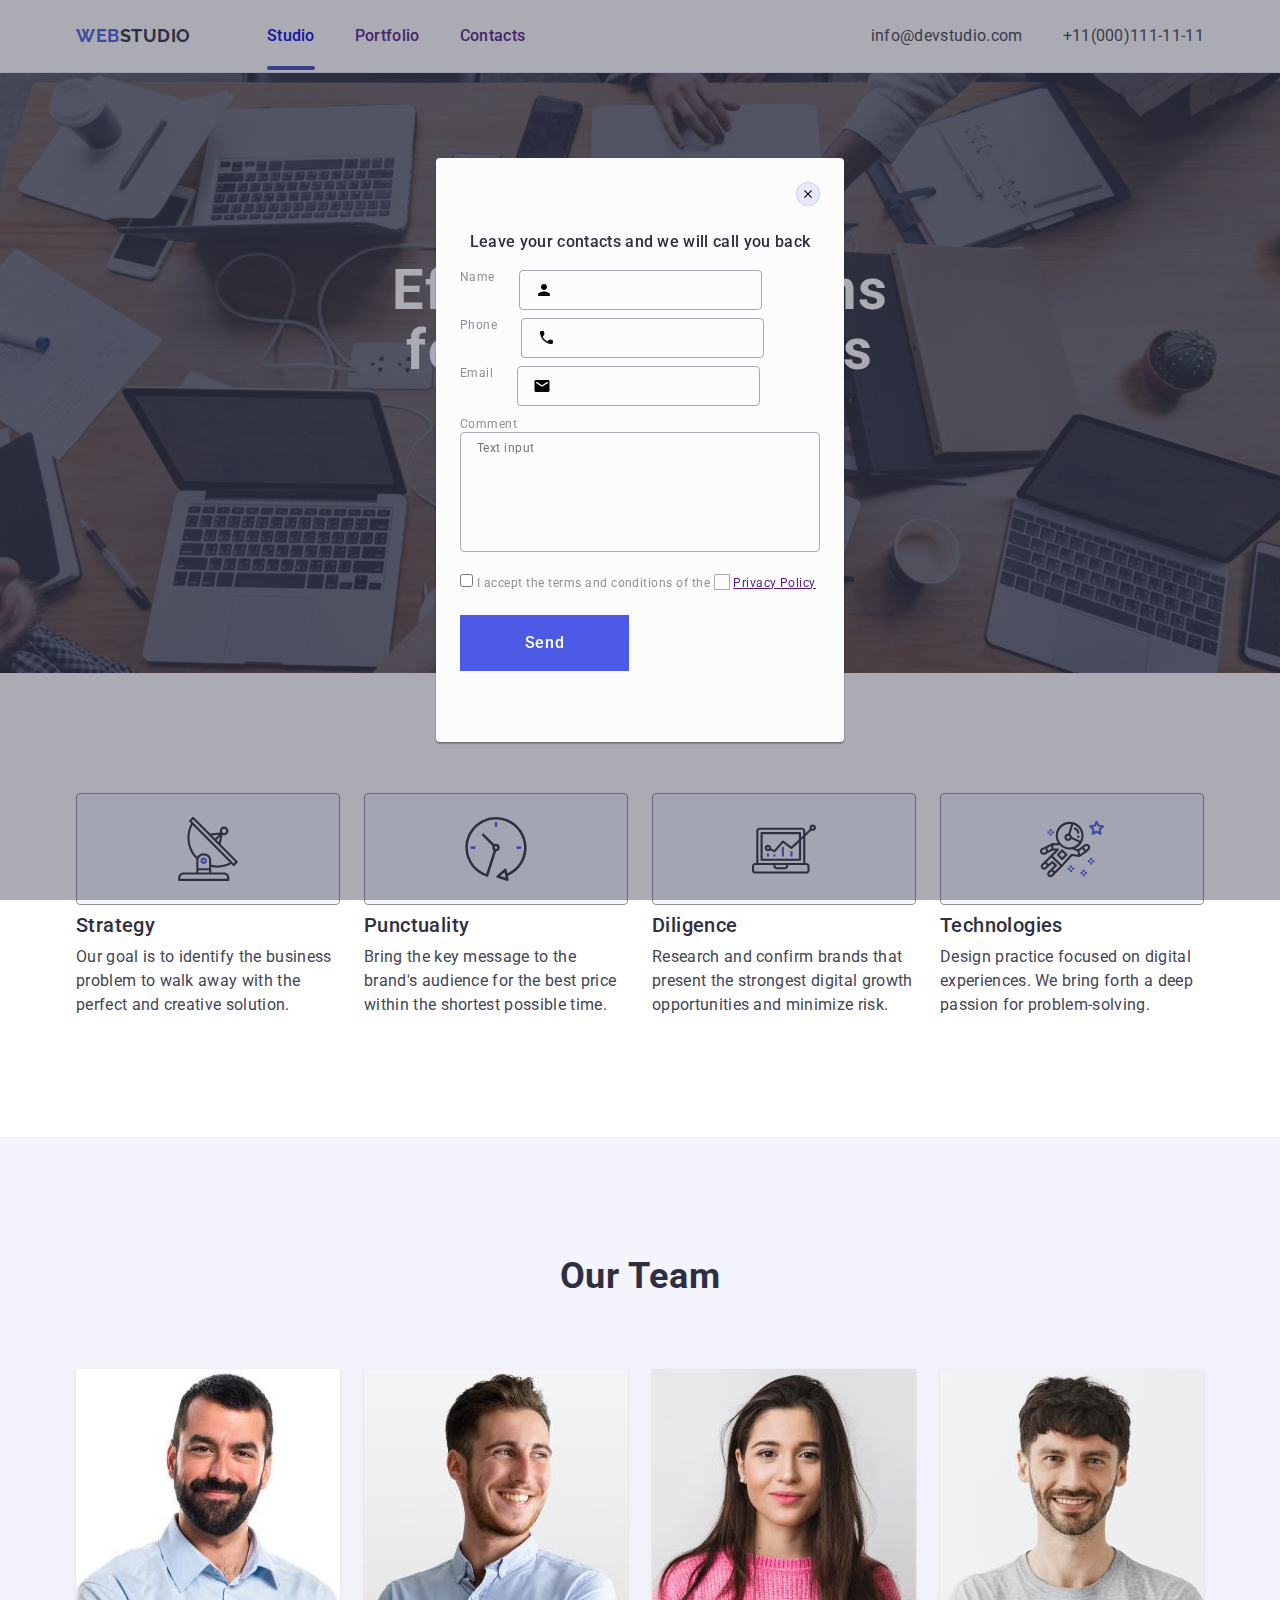
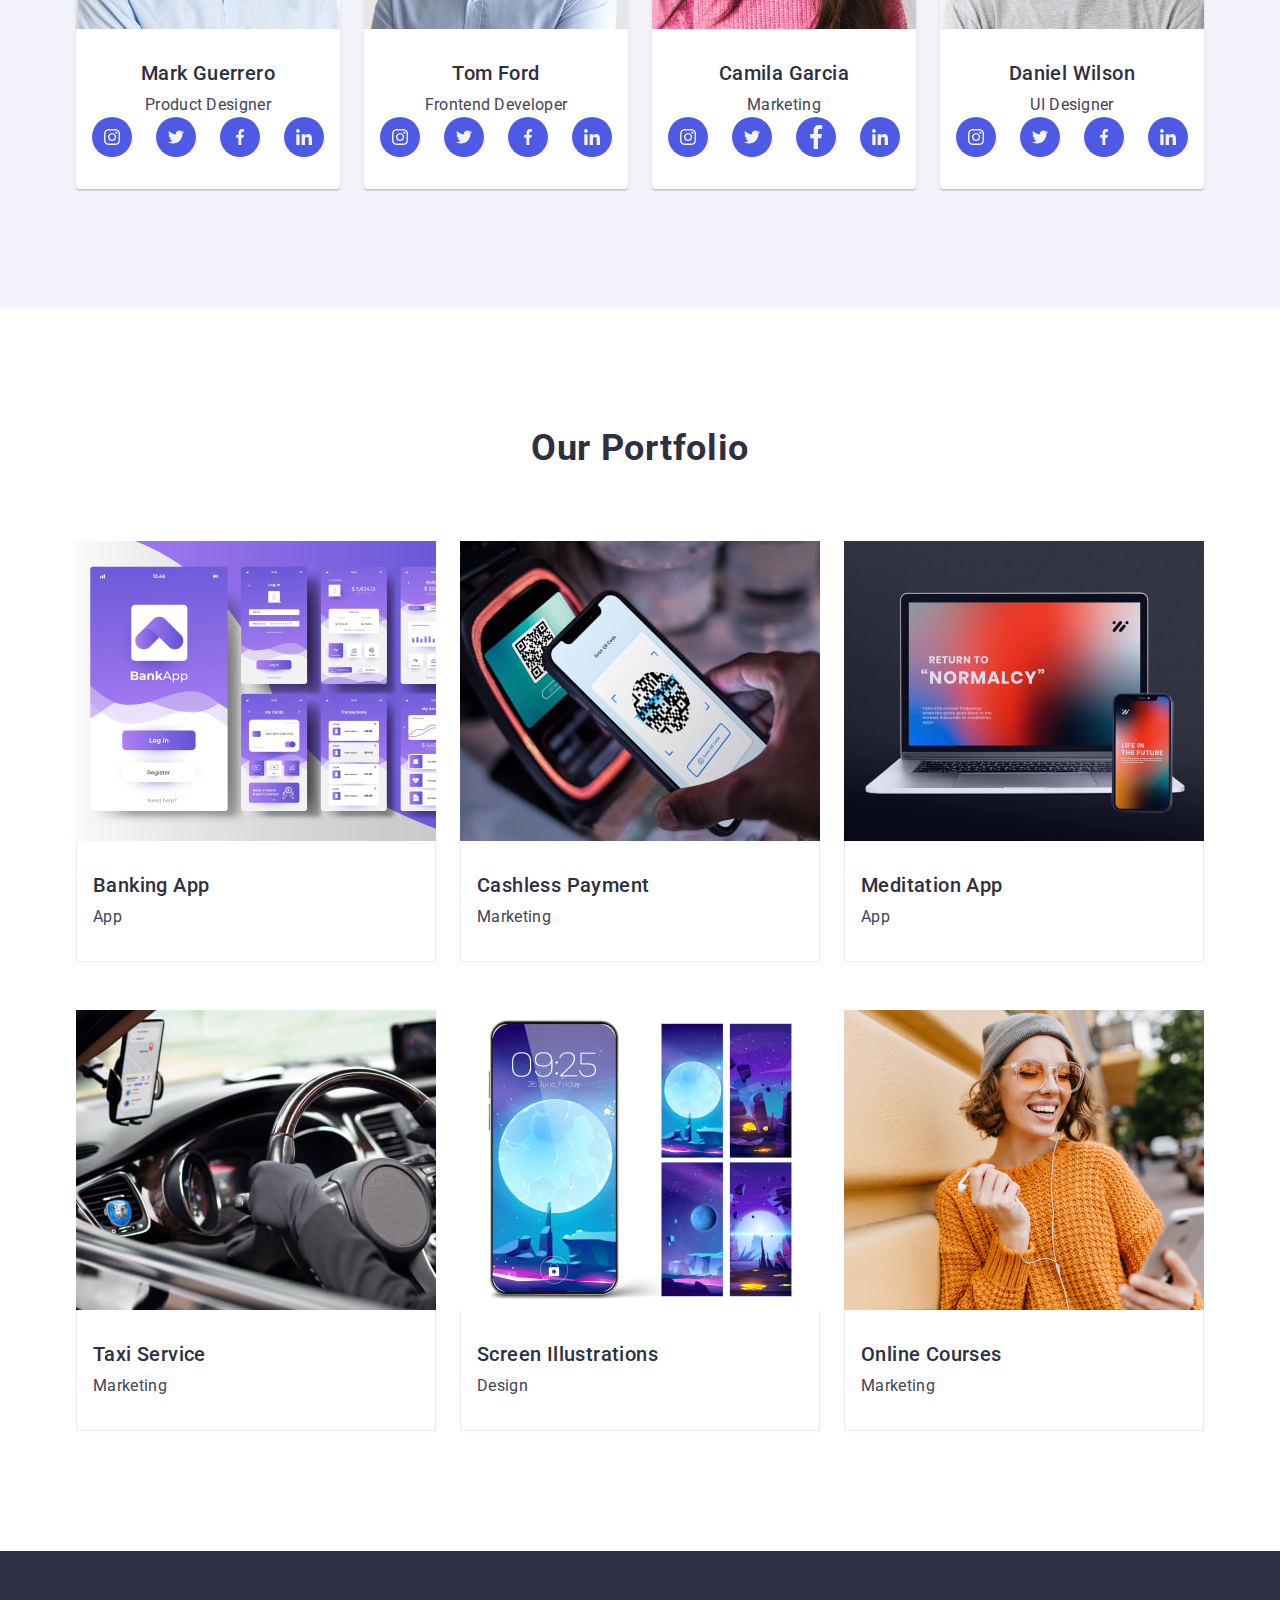
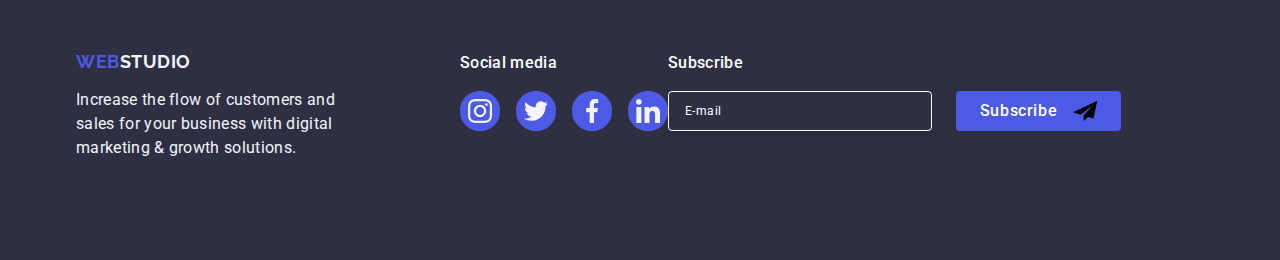
==== index.html @ 600a1d0f "Update index.html" ====
<!DOCTYPE html>
<html lang="en">
    <head>
        <meta charset="UTF-8" />
        <meta name="viewport" content="width=device-width, initial-scale=1.0" />
        <link rel="preconnect" href="https://fonts.googleapis.com" />
        <link rel="preconnect" href="https://fonts.gstatic.com" crossorigin />
        <link
            href="https://fonts.googleapis.com/css2?family=Raleway:wght@800&family=Roboto:wght@400;500;700;900&display=swap"
            rel="stylesheet"
        />
        <link
            href="https://cdn.jsdelivr.net/npm/modern-normalize@1.1.0/modern-normalize.min.css"
            rel="stylesheet"
        />
        <link rel="stylesheet" href="./css/styles.css" />
        <title>Main Page</title>
    </head>
    <body>
        <header class="header">
            <div class="container header-container">
                <nav class="navigation">
                    <a href="./index.html" class="logo"
                        >Web<span class="second-up-logo">Studio</span></a
                    >
                    <ul class="page-nav">
                        <li>
                            <a href="./index.html" class="link link-active"
                                >Studio</a
                            >
                        </li>
                        <li><a href="" class="link">Portfolio</a></li>
                        <li><a href="" class="link">Contacts</a></li>
                    </ul>
                </nav>
                <address class="contacts-nav">
                    <ul class="contacts">
                        <li>
                            <a href="mailto:info@devstudio.com" class="contact"
                                >info@devstudio.com</a
                            >
                        </li>
                        <li>
                            <a href="tel:+110001111111" class="contact"
                                >+11(000)111-11-11</a
                            >
                        </li>
                    </ul>
                </address>
            </div>
        </header>
        <main>
            <section class="servis">
                <div class="container container-servis">
                    <h1 class="idea-servis">
                        Effective Solutions for Your Business
                    </h1>
                    <button type="button" class="button-servis">
                        Order Service
                    </button>
                </div>
            </section>

            <section class="featers">
                <div class="container container-featers">
                    <h2 class="visually-hidden">Features</h2>
                    <ul class="featers-block">
                        <li class="featers-block-item">
                            <div class="featers-icons-frame">
                                <svg
                                    width="64"
                                    height="64"
                                    class="featers-icons"
                                >
                                    <use
                                        href="./images/icons.svg#icon-antenna-1"
                                    ></use>
                                </svg>
                            </div>
                            <h3 class="description">Strategy</h3>
                            <p class="text-description">
                                Our goal is to identify the business problem to
                                walk away with the perfect and creative
                                solution.
                            </p>
                        </li>
                        <li class="featers-block-item">
                            <div class="featers-icons-frame">
                                <svg
                                    width="64"
                                    height="64"
                                    class="featers-icons"
                                >
                                    <use
                                        href="./images/icons.svg#icon-clock-1"
                                    ></use>
                                </svg>
                            </div>
                            <h3 class="description">Punctuality</h3>
                            <p class="text-description">
                                Bring the key message to the brand's audience
                                for the best price within the shortest possible
                                time.
                            </p>
                        </li>
                        <li class="featers-block-item">
                            <div class="featers-icons-frame">
                                <svg
                                    width="64"
                                    height="64"
                                    class="featers-icons"
                                >
                                    <use
                                        href="./images/icons.svg#icon-diagram-1"
                                    ></use>
                                </svg>
                            </div>
                            <h3 class="description">Diligence</h3>
                            <p class="text-description">
                                Research and confirm brands that present the
                                strongest digital growth opportunities and
                                minimize risk.
                            </p>
                        </li>
                        <li class="featers-block-item">
                            <div class="featers-icons-frame">
                                <svg
                                    width="64"
                                    height="64"
                                    class="featers-icons"
                                >
                                    <use
                                        href="./images/icons.svg#icon-astronaut-1"
                                    ></use>
                                </svg>
                            </div>
                            <h3 class="description">Technologies</h3>
                            <p class="text-description">
                                Design practice focused on digital experiences.
                                We bring forth a deep passion for
                                problem-solving.
                            </p>
                        </li>
                    </ul>
                </div>
            </section>
            <section class="personal">
                <div class="container personal-blocks">
                    <h2 class="block">Our Team</h2>
                    <ul class="personal-cards">
                        <li class="member">
                            <img
                                src="./images/photomark.jpg"
                                alt="man in a blue shirt"
                                width="264"
                                height="260"
                            />
                            <div class="information">
                                <h3 class="name">Mark Guerrero</h3>
                                <p class="position">Product Designer</p>
                                <ul class="personal-social-media">
                                    <li class="personal-pages-links">
                                        <a
                                            href="https://www.instagram.com/"
                                            target="_blank"
                                            class="personal-pages"
                                        >
                                            <svg
                                                width="16"
                                                height="16"
                                                class="icon"
                                            >
                                                <use
                                                    href="./images/icons.svg#icon-instagram-2"
                                                ></use>
                                            </svg>
                                        </a>
                                    </li>
                                    <li class="personal-pages-links">
                                        <a
                                            href="https://www.twitter.com/"
                                            target="_blank"
                                            class="personal-pages"
                                        >
                                            <svg
                                                width="16"
                                                height="16"
                                                class="icon"
                                            >
                                                <use
                                                    href="./images/icons.svg#icon-twitter-1"
                                                ></use>
                                            </svg>
                                        </a>
                                    </li>
                                    <li class="personal-pages-links">
                                        <a
                                            href="https://www.facebook.com/"
                                            target="_blank"
                                            class="personal-pages"
                                        >
                                            <svg
                                                width="16"
                                                height="16"
                                                class="icon"
                                            >
                                                <use
                                                    href="./images/icons.svg#icon-facebook-1"
                                                ></use>
                                            </svg>
                                        </a>
                                    </li>
                                    <li class="personal-pages-links">
                                        <a
                                            href="https://www.linkedin.com/"
                                            target="_blank"
                                            class="personal-pages"
                                        >
                                            <svg
                                                width="16"
                                                height="16"
                                                class="icon"
                                            >
                                                <use
                                                    href="./images/icons.svg#icon-linkedin-1"
                                                ></use>
                                            </svg>
                                        </a>
                                    </li>
                                </ul>
                            </div>
                        </li>
                        <li class="member">
                            <img
                                src="./images/phototom.jpg"
                                alt="smiling man in a shirt"
                                width="264"
                                height="260"
                            />
                            <div class="information">
                                <h3 class="name">Tom Ford</h3>
                                <p class="position">Frontend Developer</p>
                                <ul class="personal-social-media">
                                    <li class="personal-pages-links">
                                        <a
                                            href="https://www.instagram.com/"
                                            target="_blank"
                                            class="personal-pages"
                                        >
                                            <svg
                                                width="16"
                                                height="16"
                                                class="icon icon-instagram"
                                            >
                                                <use
                                                    href="./images/icons.svg#icon-instagram-2"
                                                ></use>
                                            </svg>
                                        </a>
                                    </li>
                                    <li class="personal-pages-links">
                                        <a
                                            href="https://www.twitter.com/"
                                            target="_blank"
                                            class="personal-pages"
                                        >
                                            <svg
                                                width="16"
                                                height="16"
                                                class="icon icon-twitter"
                                            >
                                                <use
                                                    href="./images/icons.svg#icon-twitter-1"
                                                ></use>
                                            </svg>
                                        </a>
                                    </li>
                                    <li class="personal-pages-links">
                                        <a
                                            href="https://www.facebook.com/"
                                            target="_blank"
                                            class="personal-pages"
                                        >
                                            <svg
                                                width="16"
                                                height="16"
                                                class="icon icon-facebook"
                                            >
                                                <use
                                                    href="./images/icons.svg#icon-facebook-1"
                                                ></use>
                                            </svg>
                                        </a>
                                    </li>
                                    <li class="personal-pages-links">
                                        <a
                                            href="https://www.linkedin.com/"
                                            target="_blank"
                                            class="personal-pages"
                                        >
                                            <svg
                                                width="16"
                                                height="16"
                                                class="icon icon-linkedin"
                                            >
                                                <use
                                                    href="./images/icons.svg#icon-linkedin-1"
                                                ></use>
                                            </svg>
                                        </a>
                                    </li>
                                </ul>
                            </div>
                        </li>
                        <li class="member">
                            <img
                                src="./images/photocamila.jpg"
                                alt="woman in a pink sweter"
                                width="264"
                                height="260"
                            />
                            <div class="information">
                                <h3 class="name">Camila Garcia</h3>
                                <p class="position">Marketing</p>
                                <ul class="personal-social-media">
                                    <li class="personal-pages-links">
                                        <a
                                            href="https://www.instagram.com/"
                                            target="_blank"
                                            class="personal-pages"
                                        >
                                            <svg
                                                width="16"
                                                height="16"
                                                class="icon icon-instagram"
                                            >
                                                <use
                                                    href="./images/icons.svg#icon-instagram-2"
                                                ></use>
                                            </svg>
                                        </a>
                                    </li>
                                    <li class="personal-pages-links">
                                        <a
                                            href="https://www.twitter.com/"
                                            target="_blank"
                                            class="personal-pages"
                                        >
                                            <svg
                                                width="16"
                                                height="16"
                                                class="icon icon-twitter"
                                            >
                                                <use
                                                    href="./images/icons.svg#icon-twitter-1"
                                                ></use>
                                            </svg>
                                        </a>
                                    </li>
                                    <li class="personal-pages-links">
                                        <a
                                            href="https://www.facebook.com/"
                                            target="_blank"
                                            class="personal-pages"
                                        >
                                            <svg
                                                width="24px"
                                                height="24px"
                                                class="icon icon-facebook"
                                            >
                                                <use
                                                    href="./images/icons.svg#icon-facebook-1"
                                                ></use>
                                            </svg>
                                        </a>
                                    </li>
                                    <li class="personal-pages-links">
                                        <a
                                            href="https://www.linkedin.com/"
                                            target="_blank"
                                            class="personal-pages"
                                        >
                                            <svg
                                                width="16"
                                                height="16"
                                                class="icon icon-linkedin"
                                            >
                                                <use
                                                    href="./images/icons.svg#icon-linkedin-1"
                                                ></use>
                                            </svg>
                                        </a>
                                    </li>
                                </ul>
                            </div>
                        </li>
                        <li class="member">
                            <img
                                src="./images/photodaniel.jpg"
                                alt="man in a grey t-shirt"
                                width="264"
                                height="260"
                            />
                            <div class="information">
                                <h3 class="name">Daniel Wilson</h3>
                                <p class="position">UI Designer</p>
                                <ul class="personal-social-media">
                                    <li class="personal-pages-links">
                                        <a
                                            href="https://www.instagram.com/"
                                            target="_blank"
                                            class="personal-pages"
                                        >
                                            <svg
                                                width="16"
                                                height="16"
                                                class="icon icon-instagram"
                                            >
                                                <use
                                                    href="./images/icons.svg#icon-instagram-2"
                                                ></use>
                                            </svg>
                                        </a>
                                    </li>
                                    <li class="personal-pages-links">
                                        <a
                                            href="https://www.twitter.com/"
                                            target="_blank"
                                            class="personal-pages"
                                        >
                                            <svg
                                                width="16"
                                                height="16"
                                                class="icon icon-twitter"
                                            >
                                                <use
                                                    href="./images/icons.svg#icon-twitter-1"
                                                ></use>
                                            </svg>
                                        </a>
                                    </li>
                                    <li class="personal-pages-links">
                                        <a
                                            href="https://www.facebook.com/"
                                            target="_blank"
                                            class="personal-pages"
                                        >
                                            <svg
                                                width="16"
                                                height="16"
                                                class="icon icon-facebook"
                                            >
                                                <use
                                                    href="./images/icons.svg#icon-facebook-1"
                                                ></use>
                                            </svg>
                                        </a>
                                    </li>
                                    <li class="personal-pages-links">
                                        <a
                                            href="https://www.linkedin.com/"
                                            target="_blank"
                                            class="personal-pages"
                                        >
                                            <svg
                                                width="16"
                                                height="16"
                                                class="icon icon-linkedin"
                                            >
                                                <use
                                                    href="./images/icons.svg#icon-linkedin-1"
                                                ></use>
                                            </svg>
                                        </a>
                                    </li>
                                </ul>
                            </div>
                        </li>
                    </ul>
                </div>
            </section>
            <section class="projects-block">
                <div class="container company-project">
                    <h2 class="projects">Our Portfolio</h2>
                    <ul class="list-projects">
                        <li class="list-item">
                            <div class="aplication-image">
                                <img
                                    src="./images/banking.jpg"
                                    alt="one big and six small purple screenshots of the smartphone"
                                    width="360"
                                    height="300"
                                />
                                <p class="aplication-content">
                                    14 Stylish and User-Friendly App Design
                                    Concepts · Task Manager App · Calorie
                                    Tracker App · Exotic Fruit Ecommerce App ·
                                    Cloud Storage App
                                </p>
                            </div>
                            <div class="name-project">
                                <h3 class="name">Banking App</h3>
                                <p class="position">App</p>
                            </div>
                        </li>
                        <li class="list-item">
                            <div class="aplication-image">
                                <img
                                    src="./images/cashless.jpg"
                                    alt="touching some electronic device with smartphone"
                                    width="360"
                                    height="300"
                                />
                                <p class="aplication-content">
                                    14 Stylish and User-Friendly App Design
                                    Concepts · Task Manager App · Calorie
                                    Tracker App · Exotic Fruit Ecommerce App ·
                                    Cloud Storage App
                                </p>
                            </div>
                            <div class="name-project">
                                <h3 class="name">Cashless Payment</h3>
                                <p class="position">Marketing</p>
                            </div>
                        </li>
                        <li class="list-item">
                            <div class="aplication-image">
                                <img
                                    src="./images/mental.jpg"
                                    alt="laptop and cellphone whith the same red screen saver"
                                    width="360"
                                    height="300"
                                />
                                <p class="aplication-content">
                                    14 Stylish and User-Friendly App Design
                                    Concepts · Task Manager App · Calorie
                                    Tracker App · Exotic Fruit Ecommerce App ·
                                    Cloud Storage App
                                </p>
                            </div>
                            <div class="name-project">
                                <h3 class="name">Meditation App</h3>
                                <p class="position">App</p>
                            </div>
                        </li>

                        <li class="list-item">
                            <div class="aplication-image">
                                <img
                                    src="./images/taxi.jpg"
                                    alt="hands on the steering wheel and the car's dashboard"
                                    width="360"
                                    height="300"
                                />
                                <p class="aplication-content">
                                    14 Stylish and User-Friendly App Design
                                    Concepts · Task Manager App · Calorie
                                    Tracker App · Exotic Fruit Ecommerce App ·
                                    Cloud Storage App
                                </p>
                            </div>
                            <div class="name-project">
                                <h3 class="name">Taxi Service</h3>
                                <p class="position">Marketing</p>
                            </div>
                        </li>
                        <li class="list-item">
                            <div class="aplication-image">
                                <img
                                    src="./images/screenpages.jpg"
                                    alt="one big and four small blue moon smartphone's sceenshots"
                                    width="360"
                                    height="300"
                                />
                                <p class="aplication-content">
                                    14 Stylish and User-Friendly App Design
                                    Concepts · Task Manager App · Calorie
                                    Tracker App · Exotic Fruit Ecommerce App ·
                                    Cloud Storage App
                                </p>
                            </div>
                            <div class="name-project">
                                <h3 class="name">Screen Illustrations</h3>
                                <p class="position">Design</p>
                            </div>
                        </li>
                        <li class="list-item">
                            <div class="aplication-image">
                                <img
                                    src="./images/courses.jpg"
                                    alt="smiling girl in orange sweter, who looking at cellphone"
                                    width="360"
                                    height="300"
                                />
                                <p class="aplication-content">
                                    14 Stylish and User-Friendly App Design
                                    Concepts · Task Manager App · Calorie
                                    Tracker App · Exotic Fruit Ecommerce App ·
                                    Cloud Storage App
                                </p>
                            </div>
                            <div class="name-project">
                                <h3 class="name">Online Courses</h3>
                                <p class="position">Marketing</p>
                            </div>
                        </li>
                    </ul>
                </div>
            </section>
        </main>
        <footer class="ending">
            <div class="container footer">
                <div class="footer-logo">
                    <a href="./index.html" class="down-logo"
                        >Web<span class="second-down-logo">Studio</span></a
                    >
                    <p class="annotation">
                        Increase the flow of customers and sales for your
                        business with digital marketing & growth solutions.
                    </p>
                </div>
                <div class="socials">
                    <p class="social-media">Social media</p>
                    <ul class="social-icons-list">
                        <li class="elipse social-icons-item">
                            <a
                                href="https://www.instagram.com/"
                                target="_blank"
                                class="reference"
                            >
                                <svg width="24" height="24" class="icon">
                                    <use
                                        href="./images/icons.svg#icon-instagram-2"
                                    ></use>
                                </svg>
                            </a>
                        </li>
                        <li class="elipse social-icons-item">
                            <a
                                href="https://www.twitter.com/"
                                target="_blank"
                                class="reference"
                            >
                                <svg width="24" height="24" class="icon">
                                    <use
                                        href="./images/icons.svg#icon-twitter-1"
                                    ></use>
                                </svg>
                            </a>
                        </li>

                        <li class="elipse social-icons-item">
                            <a
                                href="https://www.facebook.com/"
                                target="_blank"
                                class="reference"
                            >
                                <svg width="24" height="24" class="icon">
                                    <use
                                        href="./images/icons.svg#icon-facebook-1"
                                    ></use>
                                </svg>
                            </a>
                        </li>

                        <li class="elipse social-icons-item">
                            <a
                                href="https://www.linkedin.com/"
                                target="_blank"
                                class="reference"
                            >
                                <svg width="24" height="24" class="icon">
                                    <use
                                        href="./images/icons.svg#icon-linkedin-1"
                                    ></use>
                                </svg>
                            </a>
                        </li>
                    </ul>
                </div>

                <div class="subscribe-form">
                    <p class="form-tittle">Subscribe</p>
                    <form class="form" autocomplete="off">
                        <label class="form-label">
                            <input
                                class="email-holder"
                                type="email"
                                name="email"
                                placeholder="E-mail"
                            />
                        </label>
                        <button class="subscribe-button" type="submit">
                            Subscribe
                            <svg width="24" height="24" class="subscribe-icon">
                                <use
                                    href="./images/icons.svg#icon-icon-send"
                                ></use>
                            </svg>
                        </button>
                    </form>
                </div>
            </div>
        </footer>
        <div class="modal-container">
            <div class="modal">
                <button type="button" class="close-button" data-dismiss="modal">
                    <svg width="8" height="8" class="close">
                        <use href="./images/icons.svg#icon-close" />
                    </svg>
                </button>

                <p class="form-name">
                    Leave your contacts and we will call you back
                </p>
                <form autocomplete="off" class="modal-column">
                    <div class="form">
                        <label class="label-row" for="user-name">Name</label>
                        <div class="row">
                            <input
                                class="input-row"
                                type="text"
                                name="user-name"
                                id="user-name"
                            />
                            <svg class="form-icon" width="18" height="24">
                                <use href="./images/icons.svg#icon-person" />
                            </svg>
                        </div>
                    </div>
                    <div class="form">
                        <label class="label-row" for="user-phone">Phone</label>
                        <div class="row">
                            <input
                                class="input-row"
                                type="tel"
                                name="phone"
                                id="user-phone"
                            />
                            <svg class="form-icon" width="18" height="24">
                                <use href="./images/icons.svg#icon-phone" />
                            </svg>
                        </div>
                    </div>
                    <div class="form">
                        <label class="label-row" for="user-email">Email</label>
                        <div class="row">
                            <input
                                class="input-row"
                                type="email"
                                name="email"
                                id="user-email"
                            />
                            <svg class="form-icon" width="18" height="24">
                                <use href="./images/icons.svg#icon-email" />
                            </svg>
                        </div>
                    </div>
                    <div class="comment-form">
                        <label class="label-row" for="user-comment"
                            >Comment</label
                        >
                        <textarea
                            class="textarea"
                            name="user-comment"
                            id="user-comment"
                            placeholder="Text input"
                        ></textarea>
                    </div>
                    <div class="checkbox">
                        <input
                            class="input-checkbox"
                            type="checkbox"
                            id="user-privacy"
                            value="true"
                            name="user-privacy"
                        />
                        <label class="checkbox-label" for="user-privacy">
                            I accept the terms and conditions of the
                            <span class="checkbox-area">
                                <svg
                                    class="checkbox-icon"
                                    width="10"
                                    height="10"
                                >
                                    <use
                                        href="./images/icons.svg#icon-Checkbox-1"
                                    />
                                </svg>
                            </span>
                            <a href="" class="privacy-link">Privacy Policy</a>
                        </label>
                    </div>

                    <button class="modal-form-button" type="submit">
                        Send
                    </button>
                </form>
            </div>
        </div>
    </body>
</html>
---- css/styles.css ----
* {
    margin: 0;
    padding: 0;
}
body {
    font-family: Roboto, sans-serif;
    color: #434455;
    background-color: #ffffff;
}
img {
    display: block;
}
.header {
    border-bottom: 1px solid #e7e9fc;
    box-shadow: 0px 2px 1px rgba(46, 47, 66, 0.08),
        0px 1px 1px rgba(46, 47, 66, 0.16), 0px 1px 6px rgba(46, 47, 66, 0.08);
}
.container {
    width: 1158px;
    margin: 0 auto;
    padding: 0 15px 0;
}
.header-container {
    display: flex;
    align-items: center;
    justify-content: space-between;
}
.navigation {
    display: flex;
    align-items: center;
}
.navigation .logo {
    font-family: Raleway, sans-serif;
    font-weight: 700;
    font-size: 18px;
    line-height: 1.17;
    letter-spacing: 0.03em;
    text-transform: uppercase;
    color: #4d5ae5;
    text-decoration: none;
    margin-right: 76px;
}
.logo .second-up-logo {
    color: #2e2f42;
    text-decoration: none;
}
.page-nav .link {
    font-weight: 500;
    font-size: 16px;
    line-height: 1.5;
    letter-spacing: 0.02em;

    text-decoration: none;
    padding: 24px 0;
    position: relative;
    transition: color 250ms cubic-bezier(0.4, 0, 0.2, 1);
}
.page-nav .link-active::after {
    content: "";
    width: 100%;
    position: absolute;
    left: 0;
    bottom: -1px;
    height: 4px;
    background-color: #404bbf;
    border-radius: 2px;
}
.page-nav {
    list-style: none;
    display: flex;
    align-items: center;
    justify-content: space-between;
    gap: 40px;
}
.page-nav .link:hover,
.page-nav .link:focus {
    color: #404bbf;
}
.page-nav .link:hover,
.page-nav .link:active {
    color: #404bbf;
}
.contacts-nav {
    font-style: normal;
}
.contacts {
    list-style: none;
    display: flex;
    align-items: center;
    gap: 40px;
    padding: 24px 0;
}
.contacts .contact {
    font-size: 16px;
    line-height: 1.5;
    letter-spacing: 0.02em;
    color: #434455;
    text-decoration: none;
    transition: color 250ms cubic-bezier(0.4, 0, 0.2, 1);
}
.contacts-nav .contact:hover {
    color: #404bbf;
}
.contacts-nav .contact:focus {
    color: #404bbf;
}
.contacts-nav .contact:active {
    color: #404bbf;
}
.servis {
    background-color: #2e2f42;
    padding: 188px 0;
    background-image: linear-gradient(
            rgba(46, 47, 66, 0.7),
            rgba(46, 47, 66, 0.7)
        ),
        url(../images/people-office.jpg);
    max-width: 1440px;
    background-repeat: no-repeat;
    background-position: center;
    background-size: cover;
    margin: auto;
}
.container-servis {
    display: flex;
    flex-direction: column;
    align-items: center;
    justify-content: center;
}
.idea-servis {
    font-size: 56px;
    line-height: 1.07;
    text-align: center;
    letter-spacing: 0.02em;
    color: hsl(0, 0%, 100%);
    max-width: 496px;
    margin-bottom: 48px;
}
.button-servis {
    background-color: #4d5ae5;
    font-family: inherit;
    font-weight: 500;
    font-size: 16px;
    line-height: 1.5;
    letter-spacing: 0.04em;
    color: #ffffff;
    min-width: 169px;
    height: 56px;
    border: none;
    border-radius: 4px;
    cursor: pointer;
    transition: background-color 250ms cubic-bezier(0.4, 0, 0.2, 1);
}
.servis .button-servis:hover,
.servis .button-servis:focus {
    background-color: #404bbf;
}
.featers {
    padding: 120px 0;
}
.visually-hidden {
    position: absolute;
    width: 1px;
    height: 1px;
    margin: -1px;
    border: 0;
    padding: 0;
    white-space: nowrap;
    clip-path: inset(100%);
    clip: rect(0 0 0 0);
    overflow: hidden;
}
.featers-block {
    display: flex;
    align-items: center;
    justify-content: space-between;
    gap: 24px;
    list-style-type: none;
}
.featers-block-item {
    width: calc((100% - 72px) / 4);
}
.featers-icons-frame {
    width: 264px;
    height: 112px;
    gap: 0px;
    border-radius: 4px;
    background-color: #f4f4fd;
    border: 1px solid #8e8f99;
    display: flex;
    align-items: center;
    justify-content: center;
    margin-bottom: 8px;
}

.description {
    font-weight: 500;
    font-size: 20px;
    line-height: 1.2;
    letter-spacing: 0.02em;
    color: #2e2f42;
    margin-bottom: 8px;
}
.text-description {
    font-size: 16px;
    line-height: 1.5;
    letter-spacing: 0.02em;
    color: #434455;
}
.personal {
    background-color: #f4f4fd;
    padding: 120px 0;
}
.personal-cards {
    display: flex;
    align-items: center;
    gap: 24px;
    list-style-type: none;
}
.block {
    font-size: 36px;
    line-height: 1.11;
    text-align: center;
    letter-spacing: 0.02em;
    text-transform: capitalize;
    color: #2e2f42;
    margin-bottom: 72px;
}
.member {
    background-color: #ffffff;
    width: calc((100% - 72px) / 4);
    border-radius: 0px 0px 4px 4px;
    box-shadow: 0px 1px 6px rgba(46, 47, 66, 0.08),
        0px 1px 1px rgba(46, 47, 66, 0.16), 0px 2px 1px rgba(46, 47, 66, 0.08);
}
.information {
    padding: 32px 0;
    text-align: center;
}
.name {
    font-weight: 500;
    font-size: 20px;
    line-height: 1.2;
    letter-spacing: 0.02em;
    color: #2e2f42;
    margin-bottom: 8px;
}
.position {
    font-size: 16px;
    line-height: 1.5;
    letter-spacing: 0.02em;
    color: #434455;
}
.personal-social-media {
    display: flex;
    justify-content: center;
    gap: 24px;
    list-style-type: none;
}
.personal-pages-links {
    width: 40px;
    height: 40px;
}
.personal-pages {
    width: 100%;
    height: 100%;
    background-color: #4d5ae5;
    border-radius: 50%;
    display: flex;
    align-items: center;
    justify-content: center;
    transition: background-color 250ms cubic-bezier(0.4, 0, 0.2, 1);
}
.personal-pages:hover,
.personal-pages:focus {
    background-color: #404bbf;
}
.personal-pages .icon {
    fill: #f4f4fd;
}
.projects-block {
    background-color: #ffffff;
    padding: 120px 0 120px 0;
}
.projects {
    font-size: 36px;
    line-height: 1.11;
    text-align: center;
    letter-spacing: 0.02em;
    text-transform: capitalize;
    color: #2e2f42;
    margin-bottom: 72px;
}
.list-projects {
    display: flex;
    flex-wrap: wrap;
    column-gap: 24px;
    row-gap: 48px;
    list-style-type: none;
    cursor: pointer;
}
.list-item {
    width: calc((100% - 48px) / 3);
    transition: box-shadow 250ms cubic-bezier(0.4, 0, 0.2, 1);
}
.list-item:hover,
.list-item:focus {
    box-shadow: 0px 1px 6px rgba(46, 47, 66, 0.08),
        0px 1px 1px rgba(46, 47, 66, 0.16), 0px 2px 1px rgba(46, 47, 66, 0.08);
}
.list-item:hover,
.list-item:active {
    box-shadow: 0px 1px 6px rgba(46, 47, 66, 0.08),
        0px 1px 1px rgba(46, 47, 66, 0.16), 0px 2px 1px rgba(46, 47, 66, 0.08);
}
.name-project {
    padding: 32px 16px;
    border: 1px solid #e7e9fc;
    border-top: none;
}
.aplication-image {
    display: flex;
    align-items: center;
    justify-content: center;
    overflow: hidden;
    position: relative;
}
.list-item:hover .aplication-content {
    transform: translateY(0);
}
.aplication-content {
    font-size: 16px;
    line-height: 1.5;
    letter-spacing: 0.02em;
    color: #f4f4fd;
    padding: 40px 32px;
    background-color: #4d5ae5;
    height: 100%;
    width: 100%;
    transform: translateY(100%);
    transition: transform 250ms cubic-bezier(0.4, 0, 0.2, 1);
    position: absolute;
}

.ending {
    background-color: #2e2f42;
    padding: 100px 0;
}
.footer {
    display: flex;
    align-items: baseline;
}
.footer-logo {
    margin-right: 120px;
}
.down-logo {
    font-family: Raleway, sans-serif;
    font-weight: 700;
    font-size: 18px;
    line-height: 1.17;
    letter-spacing: 0.03em;
    text-transform: uppercase;
    color: #4d5ae5;
    text-decoration: none;
    margin-bottom: 16px;
    display: inline-block;
}
.second-down-logo {
    color: #f4f4fd;
    text-decoration: none;
    display: inline-block;
}
.annotation {
    line-height: 1.5;
    color: #f4f4fd;
    letter-spacing: 0.02em;
    max-width: 264px;
}
.socials {
    display: flex;
    flex-direction: column;

    justify-content: center;
}

.social-media {
    font-size: 16px;
    font-weight: 500;
    line-height: 24px;
    letter-spacing: 0.02em;
    text-align: left;
    color: #ffffff;
    margin-bottom: 16px;
}
.social-icons-list {
    list-style-type: none;
    width: 208px;
    height: 40px;
    top: 3296px;
    left: 540px;
    display: flex;
    gap: 16px;
    align-items: center;
    justify-content: center;
}
.elipse {
    position: relative;
    width: 40px;
    height: 40px;
    background-color: #4d5ae5;
    border-radius: 50%;
    padding: 8px 8px;
    display: flex;
    align-items: center;
    justify-content: center;
}
.reference {
    position: absolute;
    width: 100%;
    height: 100%;
    background-color: #4d5ae5;
    border-radius: 50%;
    display: flex;
    align-items: center;
    justify-content: center;
    transition: background-color 250ms cubic-bezier(0.4, 0, 0.2, 1);
}
.reference:hover,
.reference:focus {
    background-color: #31d0aa;
}
.reference:hover,
.reference:active {
    background-color: #31d0aa;
}
.reference .icon {
    fill: #f4f4fd;
}

.form-tittle {
    margin-bottom: 16px;
    font-size: 16px;
    font-weight: 500;
    line-height: 24px;
    letter-spacing: 0.02em;
    text-align: left;
    color: #ffffff;
}
.form {
    display: flex;
    gap: 24px;
}

.email-holder {
    width: 264px;
    height: 40px;
    top: 140px;
    left: 828px;
    gap: 0px;
    border-radius: 4px;
    border: 1px solid white;
    background-color: transparent;
    font-size: 12px;
    line-height: 2;
    letter-spacing: 0.04em;
    padding-left: 16px;
    color: #ffffff;
    box-shadow: 0px 4px 4px 0px #00000026;
}
input::placeholder {
    color: #ffffff;
}
.subscribe-button {
    min-width: 165px;
    height: 40px;
    display: flex;
    align-items: center;
    justify-content: center;
    font-family: "Roboto", sans-serif;
    font-size: 16px;
    font-weight: 500;
    line-height: 1.5;
    letter-spacing: 0.04em;
    color: #ffffff;
    cursor: pointer;
    background-color: #4d5ae5;
    border: none;
    border-radius: 4px;
}
.subcribe-button:hover {
    box-shadow: 0px 4px 4px 0px #00000026;
}
.subscribe-icon {
    margin-left: 16px;
}
.modal-container {
    position: fixed;
    top: 0;
    left: 0;
    width: 100%;
    height: 100%;
    background-color: rgba(46, 47, 66, 0.4);
    transition: opacity 250ms cubic-bezier(0.4, 0, 0.2, 1),
        visibility 250ms cubic-bezier(0.4, 0, 0.2, 1);
}
.modal {
    position: absolute;
    top: 50%;
    left: 50%;
    transform: translate(-50%, -50%);
    width: 408px;
    min-height: 584px;
    background: #fcfcfc;
    box-shadow: 0px 1px 1px rgba(0, 0, 0, 0.14), 0px 1px 3px rgba(0, 0, 0, 0.12),
        0px 2px 1px rgba(0, 0, 0, 0.2);
    border-radius: 4px;
    transition: transform 250ms cubic-bezier(0.4, 0, 0.2, 1);
    padding: 72px 24px 24px 24px;
}
.close-button {
    position: absolute;
    top: 24px;
    right: 24px;
    width: 24px;
    height: 24px;
    border-radius: 50%;
    display: flex;
    align-items: center;
    justify-content: center;
    background-color: #e7e9fc;
    border: 1px solid rgba(0, 0, 0, 0.1);
    padding: o;
    cursor: pointer;
    transition: background-color 250ms cubic-bezier(0.4, 0, 0.2, 1),
        border 250ms cubic-bezier(0.4, 0, 0.2, 1);
}
.close-button:hover {
    background-color: #404bbf;
    border: none;
}
.close-button:focus {
    background-color: #404bbf;
    border: none;
}
.close {
    transition: fill 250ms cubic-bezier(0.4, 0, 0.2, 1);
}
.close:hover {
    fill: #ffffff;
}
.close:focus {
    fill: #ffffff;
}
.form-name {
    font-weight: 500;
    font-size: 16px;
    line-height: 1.5;
    text-align: center;
    letter-spacing: 0.02em;
    color: #2e2f42;
    margin-bottom: 16px;
}
.name-label {
    font-size: 12px;
    line-height: 1.17;
    letter-spacing: 0.04em;
    color: #8e8f99;
    display: block;
    margin-bottom: 4px;
}
.form {
    margin-bottom: 8px;
}
.label-row {
    font-size: 12px;
    line-height: 1.17;
    letter-spacing: 0.04em;
    color: #8e8f99;
    margin-bottom: 4px;
}
.row {
    position: relative;
}
.input-row {
    width: 100%;
    height: 40px;
    border: 1px solid rgba(46, 47, 66, 0.4);
    border-radius: 4px;
    background-color: transparent;
    padding-left: 38px;
    outline: transparent;
    transition: border-color 250ms cubic-bezier(0.4, 0, 0.2, 1);
}
.input-row:hover,
.input-row:focus {
    border-color: #4d5ae5;
}
.form-icon {
    position: absolute;
    left: 16px;
    top: 50%;
    transform: translateY(-50%);
    transition: fill 250ms cubic-bezier(0.4, 0, 0.2, 1);
}
.form-icon:hover,
.form-icon:focus {
    fill: #4d5ae5;
}
.comment-form {
    margin-bottom: 16px;
}
.textarea {
    width: 100%;
    height: 120px;
    font-size: 12px;
    line-height: 1.17;
    letter-spacing: 0.04em;
    color: rgba(46, 47, 66, 0.4);
    border: 1px solid rgba(46, 47, 66, 0.4);
    border-radius: 4px;
    background-color: transparent;
    padding: 8px 16px;
    outline: transparent;
    resize: none;
    transition: border-color 250ms cubic-bezier(0.4, 0, 0.2, 1);
}
.textarea:hover,
.textarea:focus {
    border-color: #4d5ae5;
}
.checkbox {
    margin-bottom: 24px;
}
.input-checkbox {
    overflow: hidden;
}
.checkbox-label {
    font-size: 12px;
    line-height: 1.17;
    letter-spacing: 0.04em;
    color: #8e8f99;
}
.checkbox-area {
    width: 16px;
    height: 16px;
    gap: 0px;
    border-radius: 2px 0px 0px 0px;
    border: 1px solid rgba(46, 47, 66, 0.4);
    transition: background-color 250ms cubic-bezier(0.4, 0, 0.2, 1),
        border 250ms cubic-bezier(0.4, 0, 0.2, 1),
        fill 250ms cubic-bezier(0.4, 0, 0.2, 1);
    display: inline-flex;
    align-items: center;
    justify-self: center;
    fill: transparent;
}
.checkbox-icon {
    background-color: --color(#404bbf);
}
.modal-form-button {
    display: block;
    min-width: 169px;
    height: 56px;
    font-family: "Roboto", sans-serif;
    font-size: 16px;
    font-weight: 500;
    line-height: 1.5;
    letter-spacing: 0.04em;
    color: #ffffff;
    cursor: pointer;
    background-color: #4d5ae5;
    border: none;
    transition: background-color 250ms cubic-bezier(0.4, 0, 0.2, 1);
}
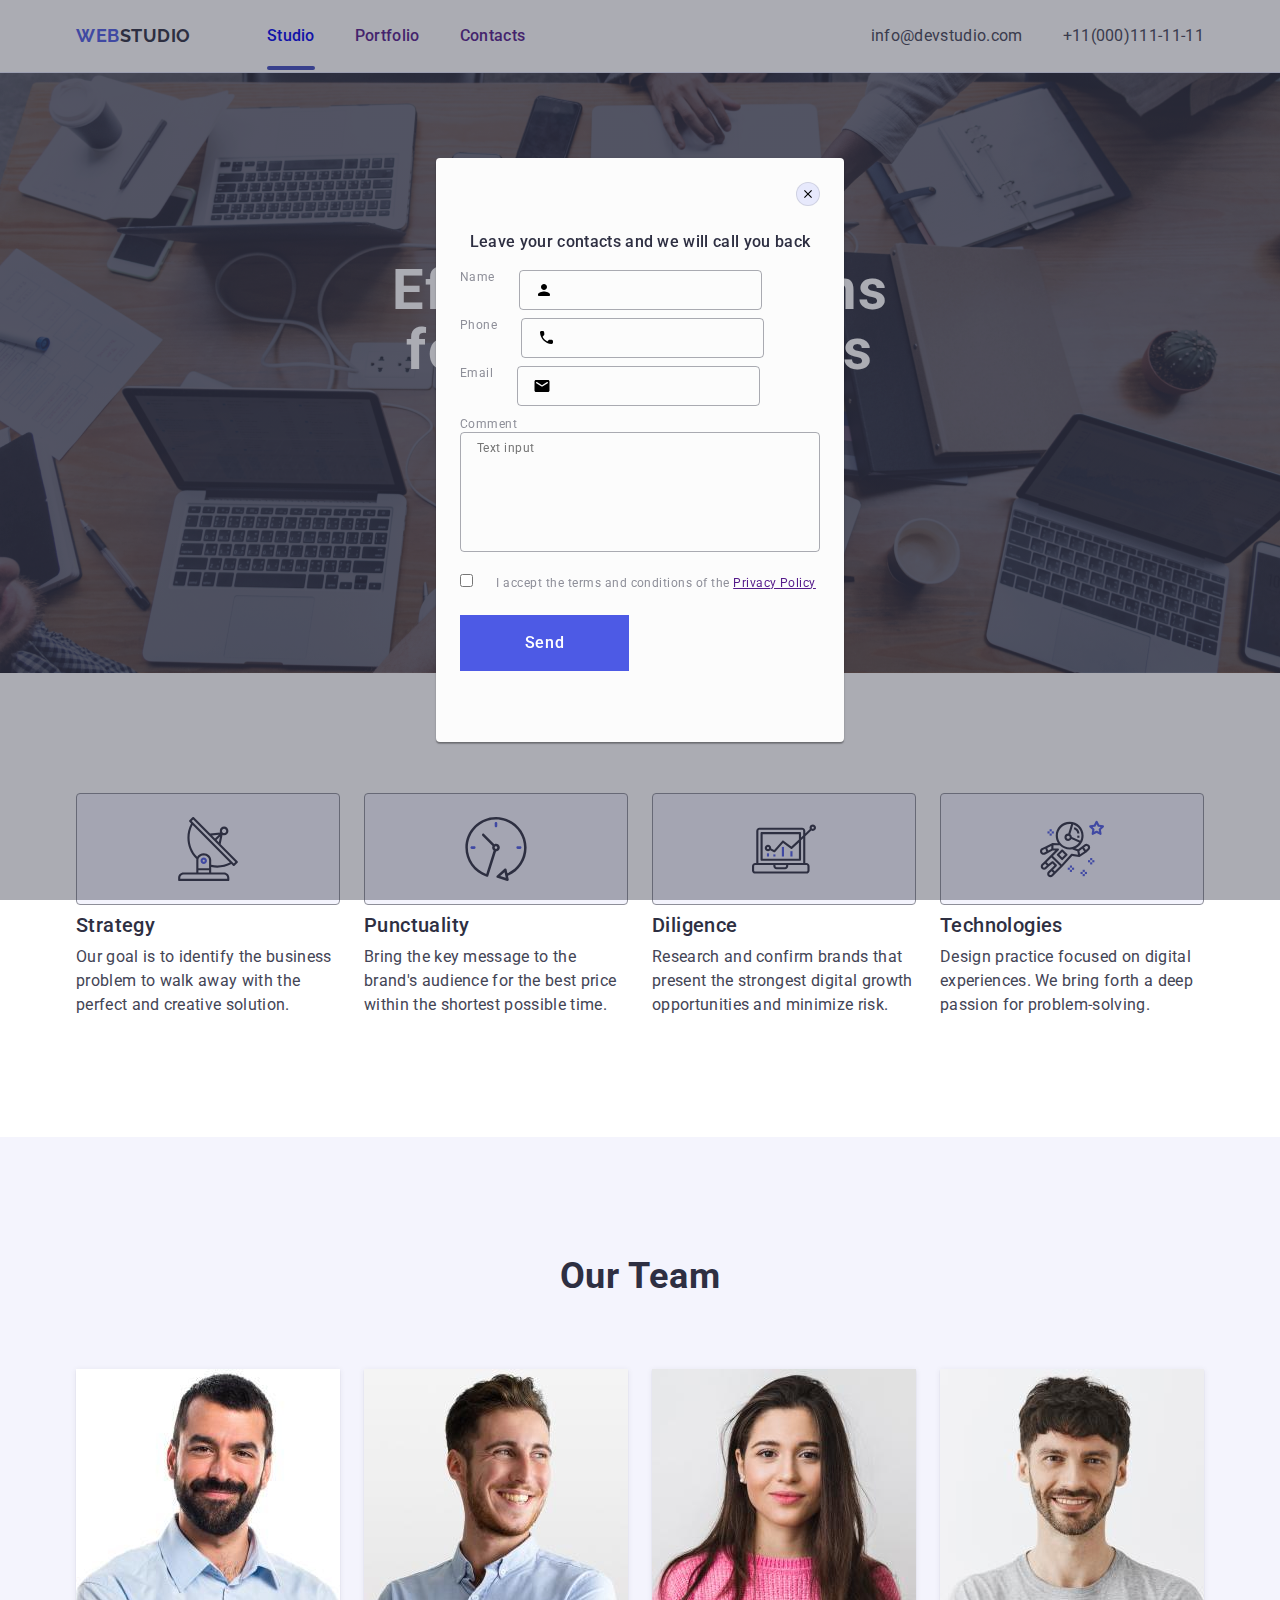
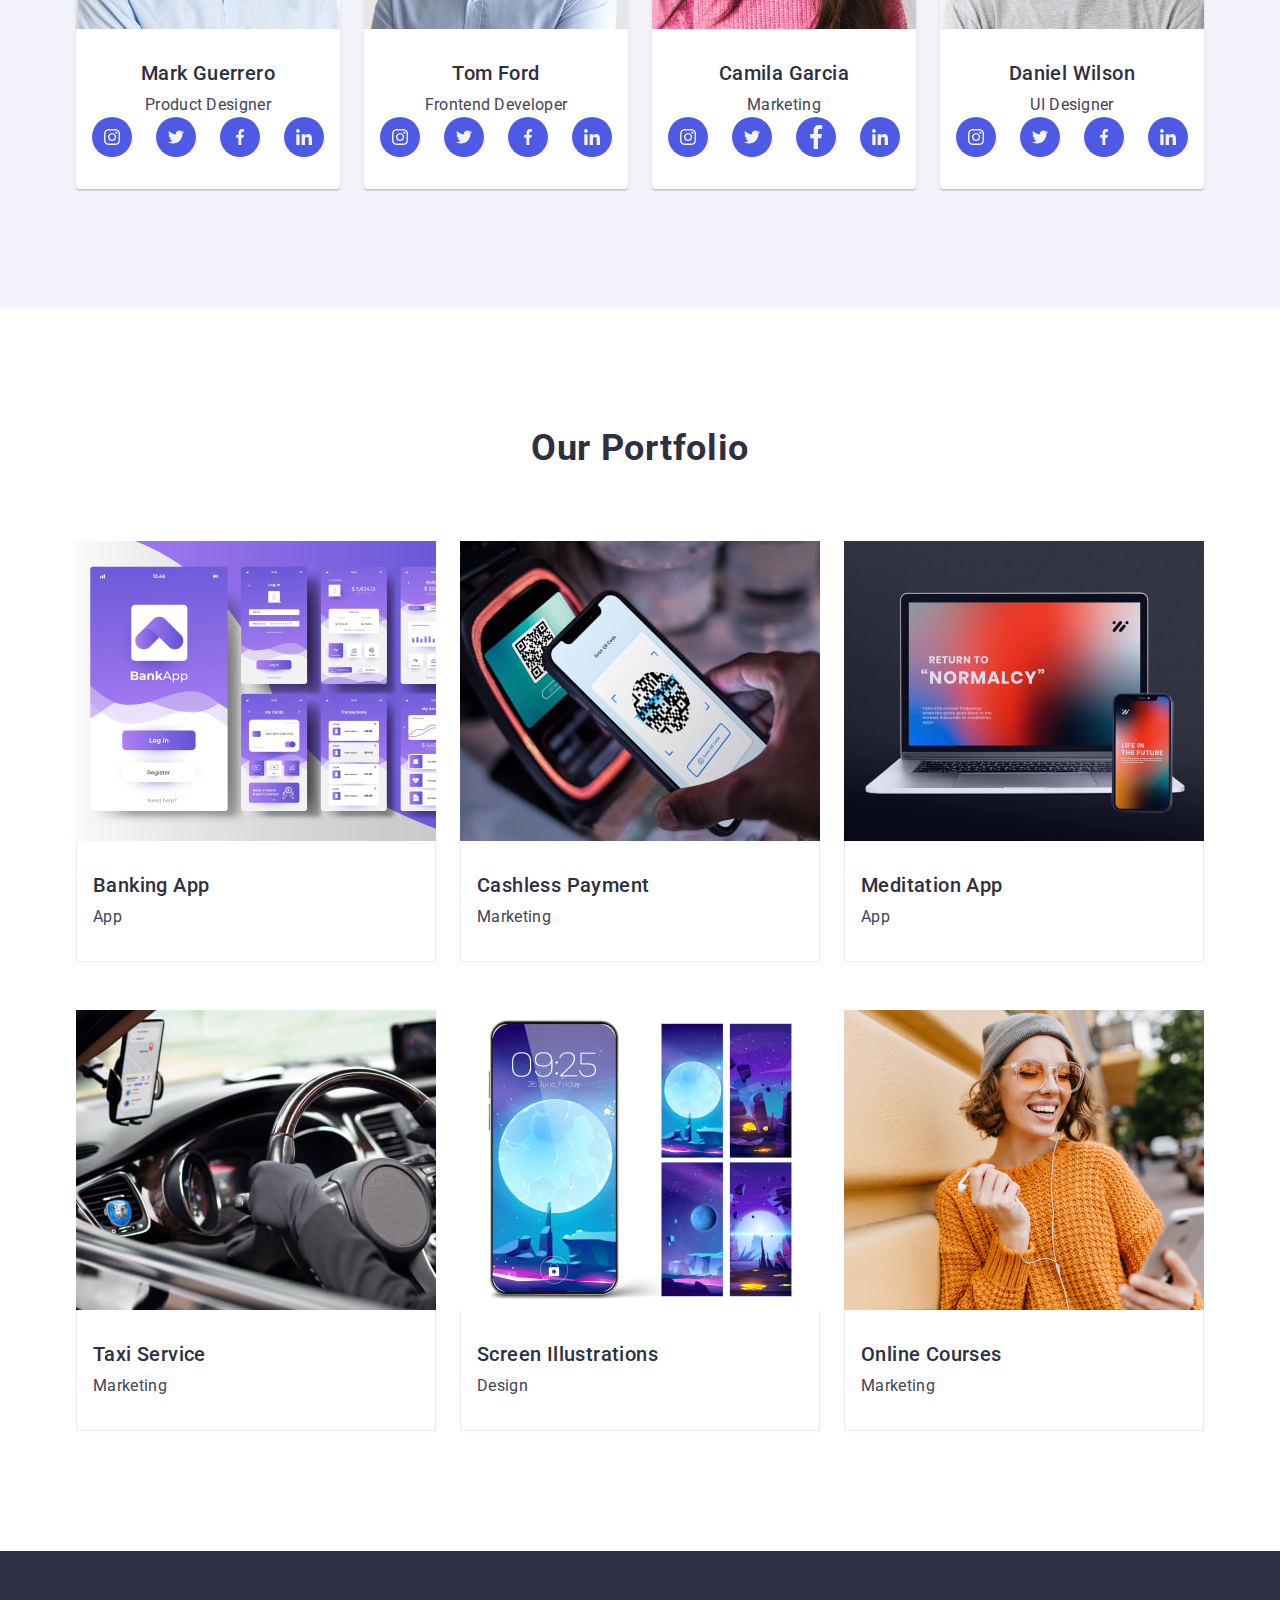
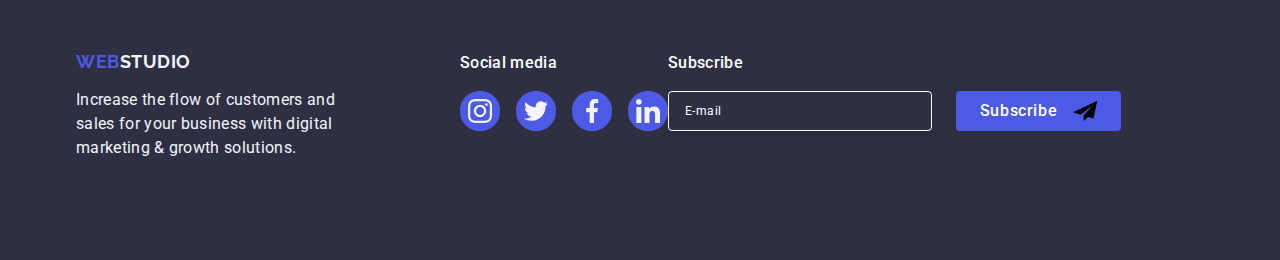
==== commit 960b38a3: "1" ====
--- a/index.html
+++ b/index.html
@@ -776,7 +776,6 @@
                             name="user-privacy"
                         />
                         <label class="checkbox-label" for="user-privacy">
-                            I accept the terms and conditions of the
                             <span class="checkbox-area">
                                 <svg
                                     class="checkbox-icon"
@@ -788,6 +787,7 @@
                                     />
                                 </svg>
                             </span>
+                            I accept the terms and conditions of the
                             <a href="" class="privacy-link">Privacy Policy</a>
                         </label>
                     </div>
--- a/css/styles.css
+++ b/css/styles.css
@@ -653,6 +653,7 @@
     align-items: center;
     justify-self: center;
     fill: transparent;
+    border: none;
 }
 .checkbox-icon {
     background-color: --color(#404bbf);
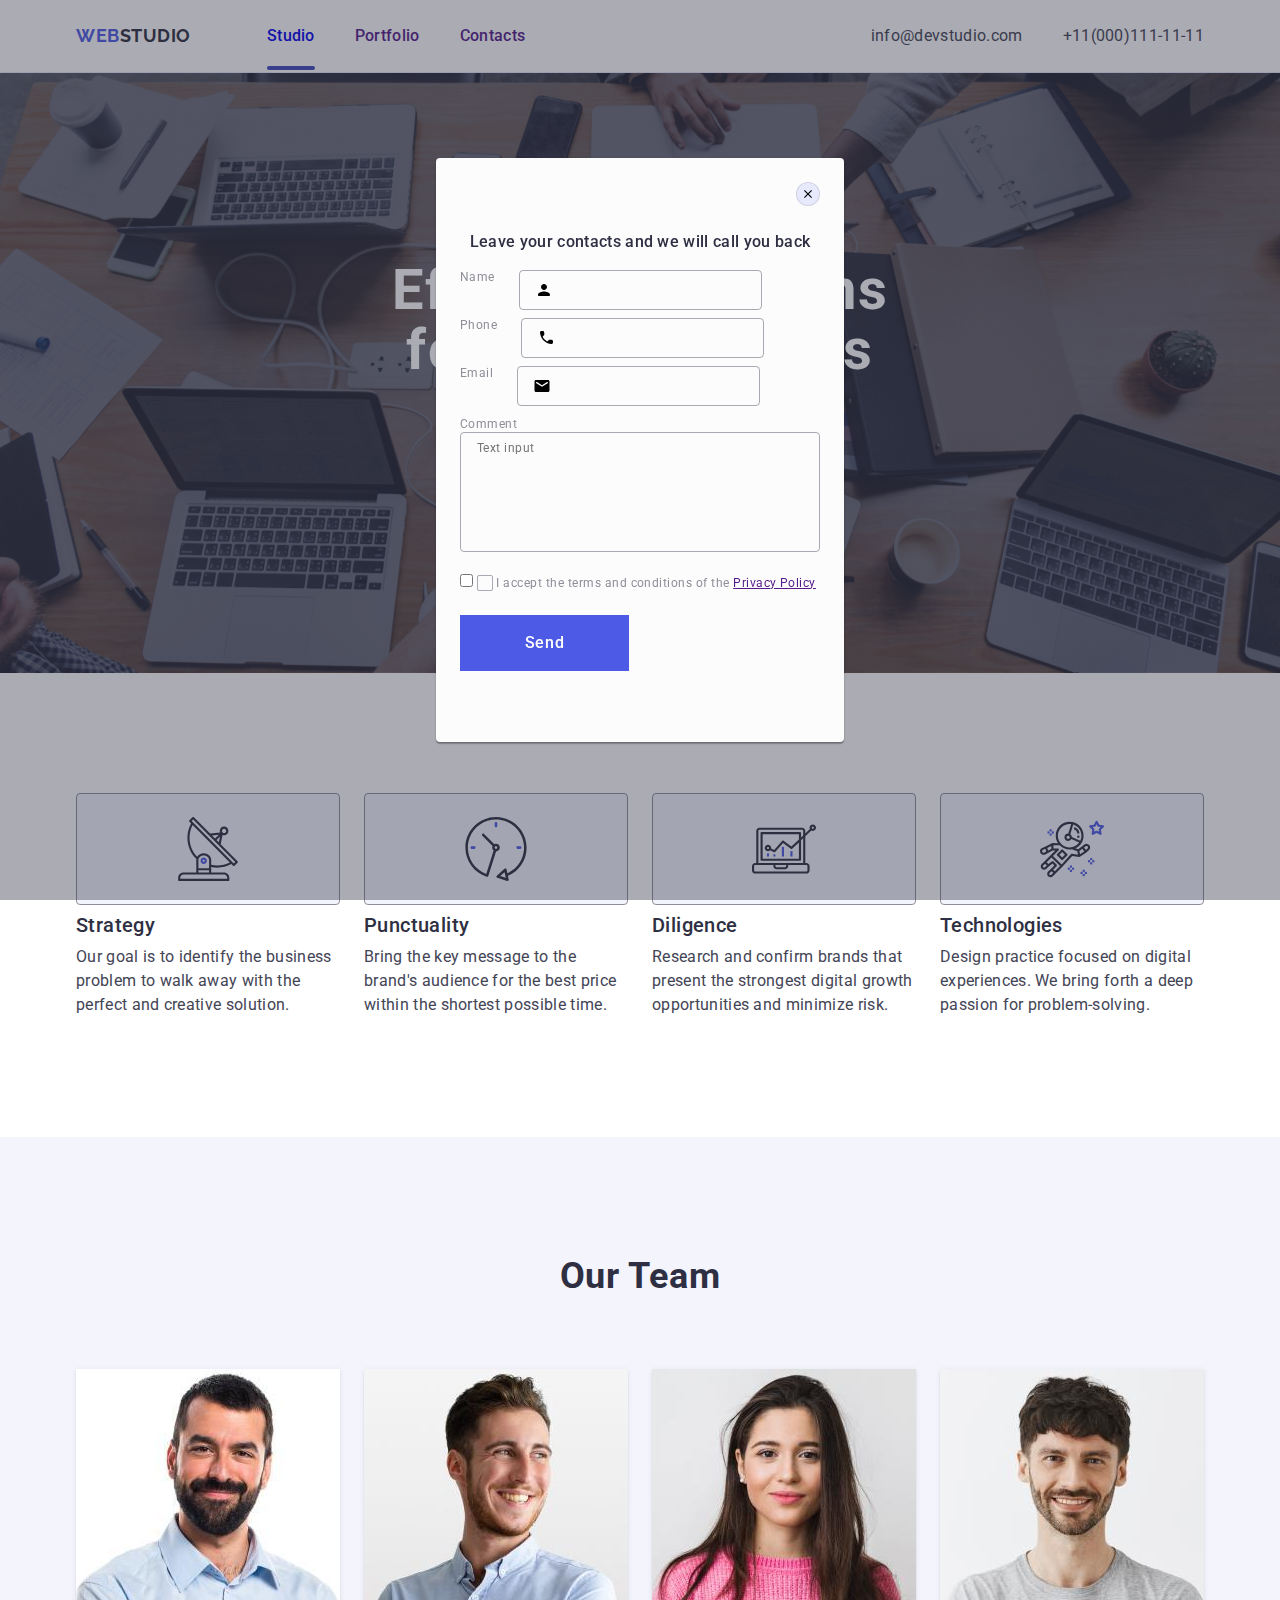
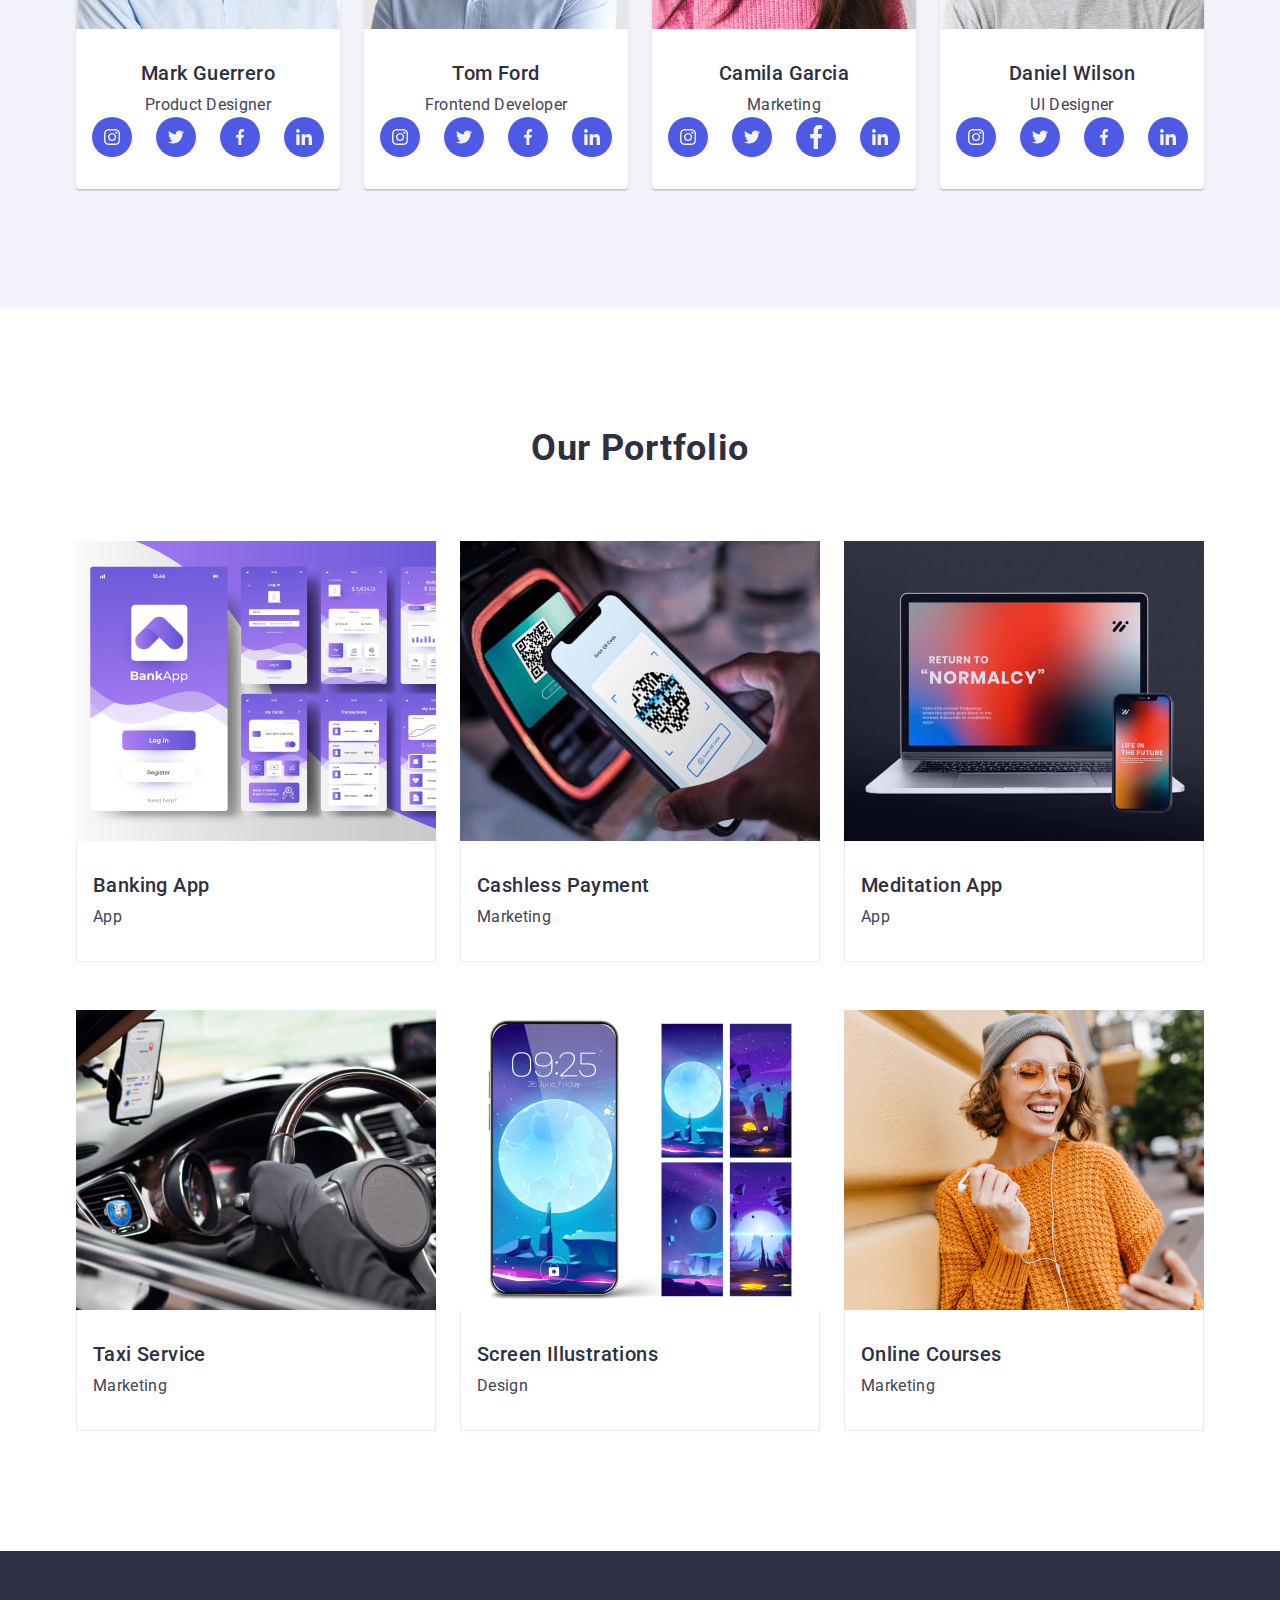
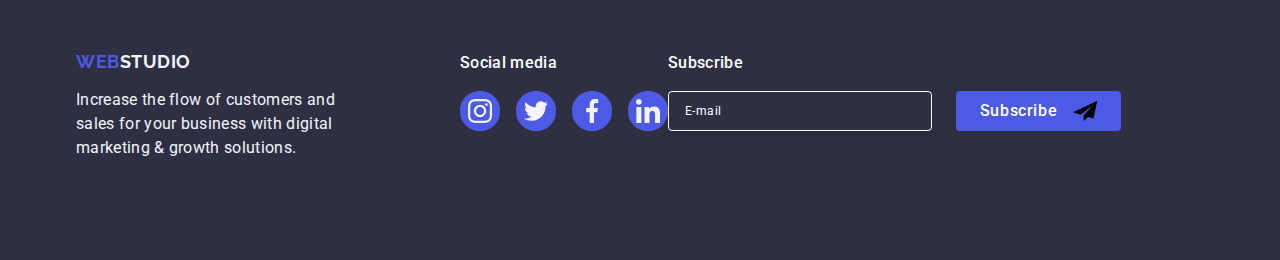
==== commit 90f09f0e: "1" ====
--- a/index.html
+++ b/index.html
@@ -780,7 +780,7 @@
                                 <svg
                                     class="checkbox-icon"
                                     width="10"
-                                    height="10"
+                                    height="8"
                                 >
                                     <use
                                         href="./images/icons.svg#icon-Checkbox-1"
--- a/css/styles.css
+++ b/css/styles.css
@@ -545,10 +545,10 @@
 .close {
     transition: fill 250ms cubic-bezier(0.4, 0, 0.2, 1);
 }
-.close:hover {
+.close-button:hover {
     fill: #ffffff;
 }
-.close:focus {
+.close-button:focus {
     fill: #ffffff;
 }
 .form-name {
@@ -644,19 +644,29 @@
     width: 16px;
     height: 16px;
     gap: 0px;
-    border-radius: 2px 0px 0px 0px;
+    border-radius: 2px;
     border: 1px solid rgba(46, 47, 66, 0.4);
     transition: background-color 250ms cubic-bezier(0.4, 0, 0.2, 1),
         border 250ms cubic-bezier(0.4, 0, 0.2, 1),
         fill 250ms cubic-bezier(0.4, 0, 0.2, 1);
     display: inline-flex;
     align-items: center;
-    justify-self: center;
+    justify-content: center;
     fill: transparent;
-    border: none;
 }
 .checkbox-icon {
     background-color: --color(#404bbf);
+}
+.checkbox-icon:focus-within {
+    fill: #4d5ae5;
+}
+.input-checkbox:checked + .checkbox-label .checkbox-area {
+    background-color: #404bbf;
+    border: none;
+    fill: #f4f4fd;
+}
+.privacy-link {
+    color: var (--IRIS, #4d5ae5);
 }
 .modal-form-button {
     display: block;
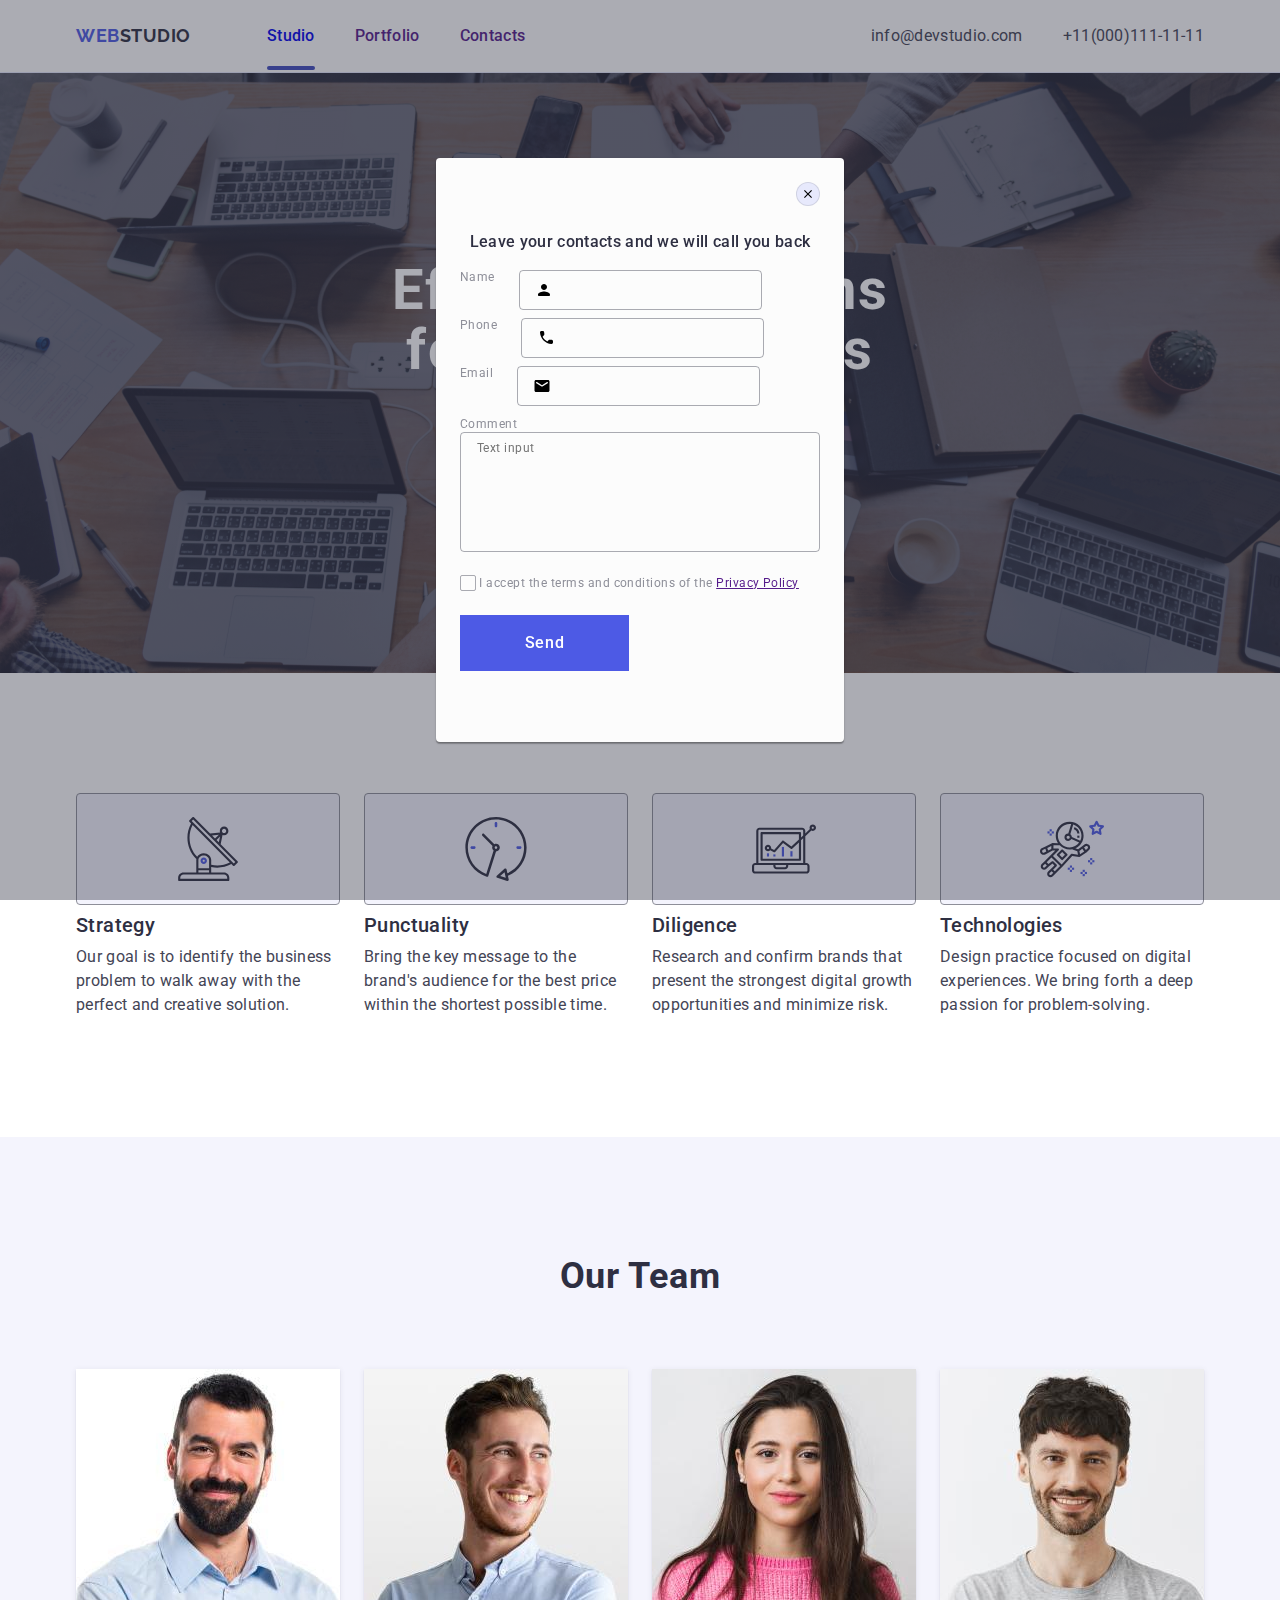
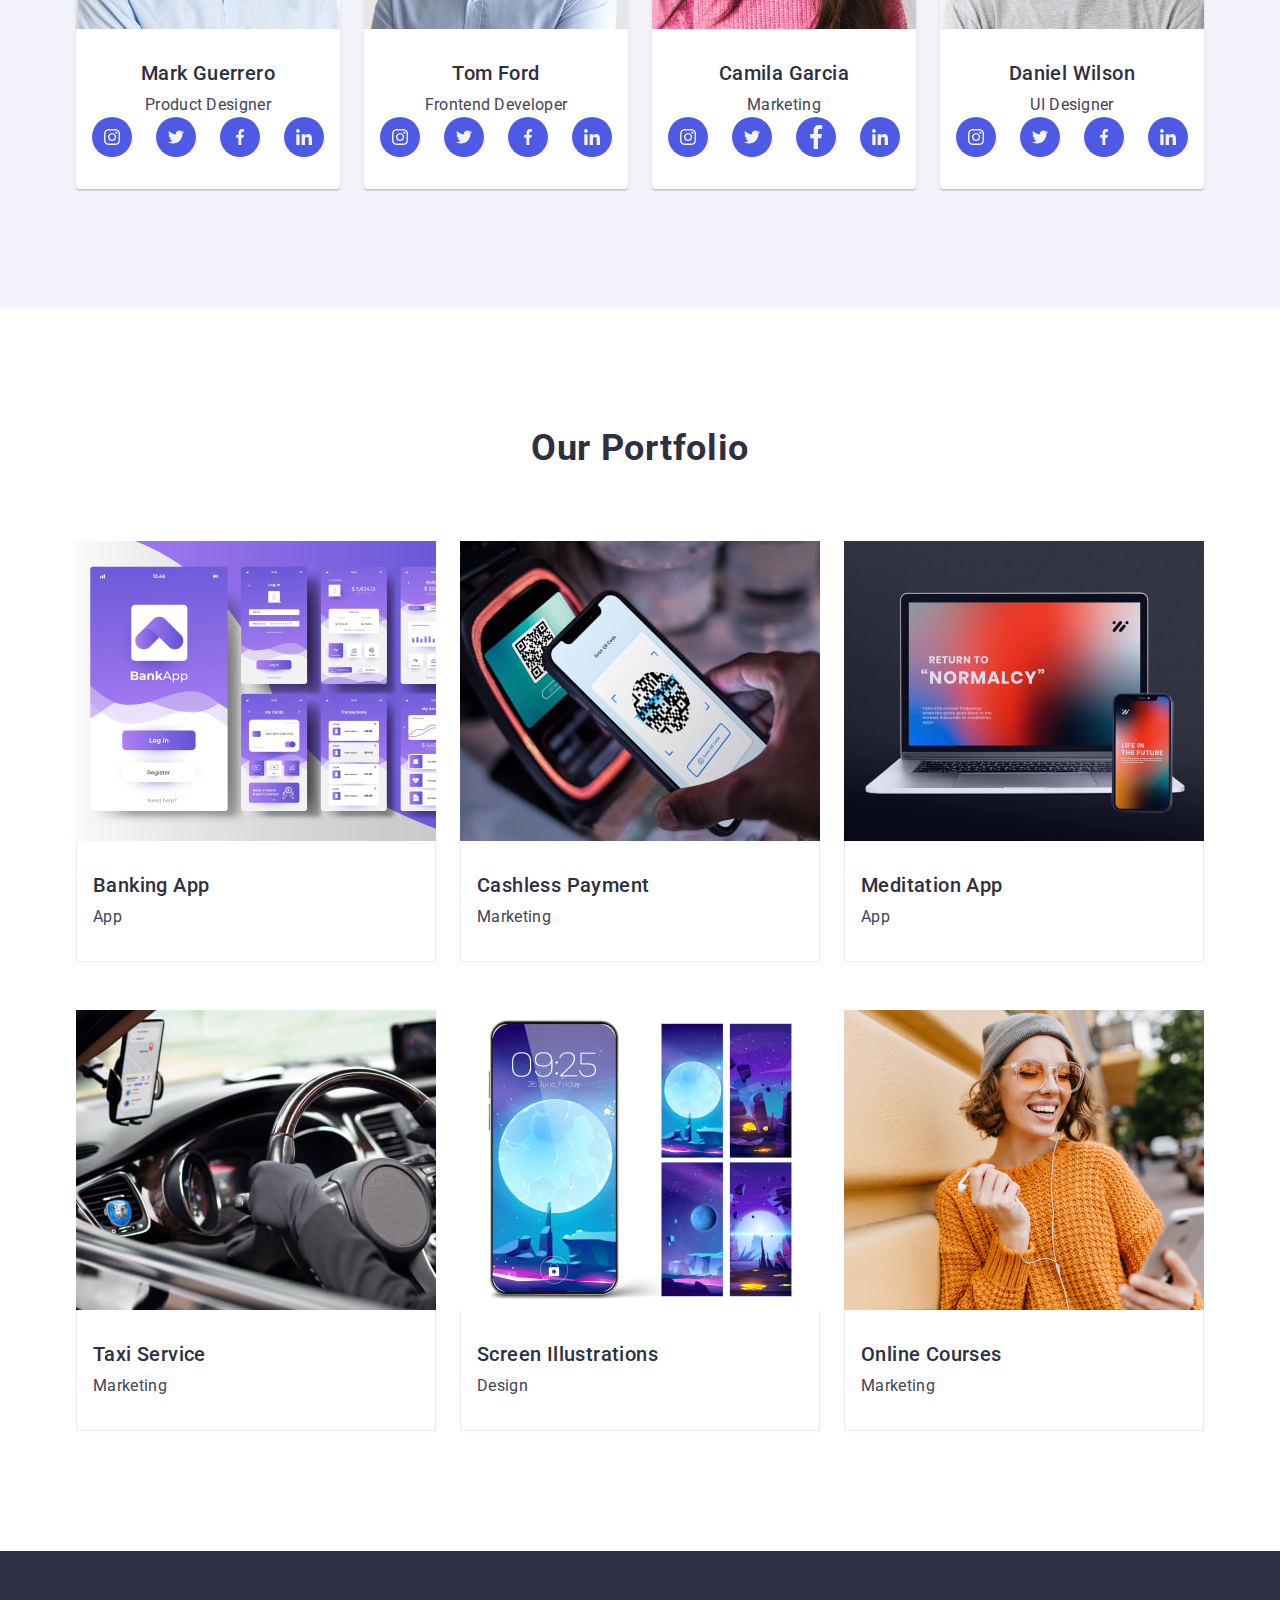
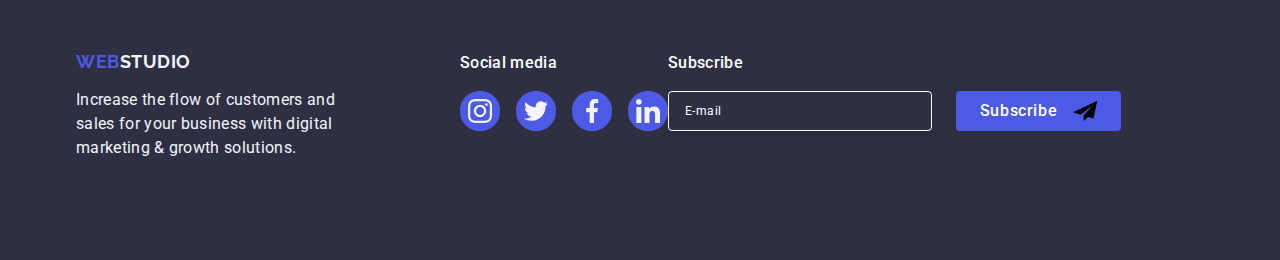
==== commit ebfca479: "Update index.html" ====
--- a/index.html
+++ b/index.html
@@ -769,7 +769,7 @@
                     </div>
                     <div class="checkbox">
                         <input
-                            class="input-checkbox"
+                            class="input-checkbox visually-hidden"
                             type="checkbox"
                             id="user-privacy"
                             value="true"
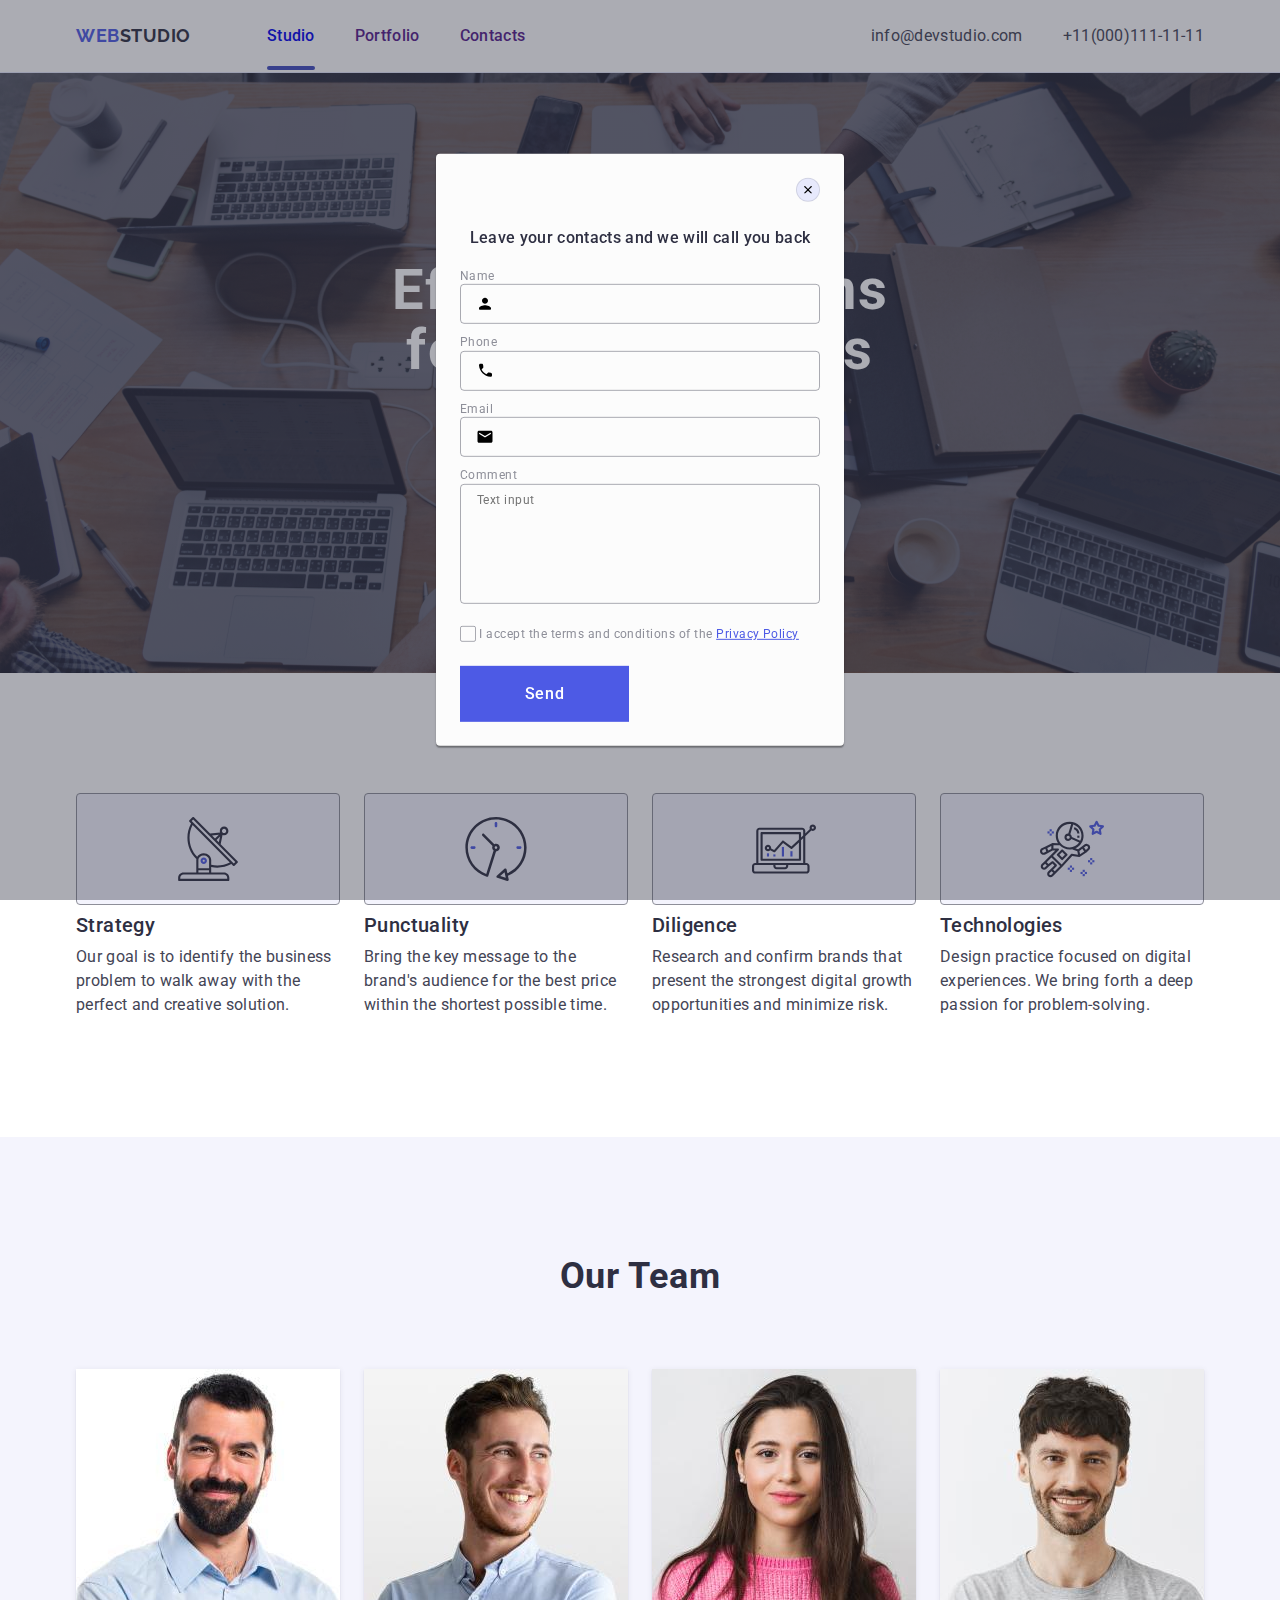
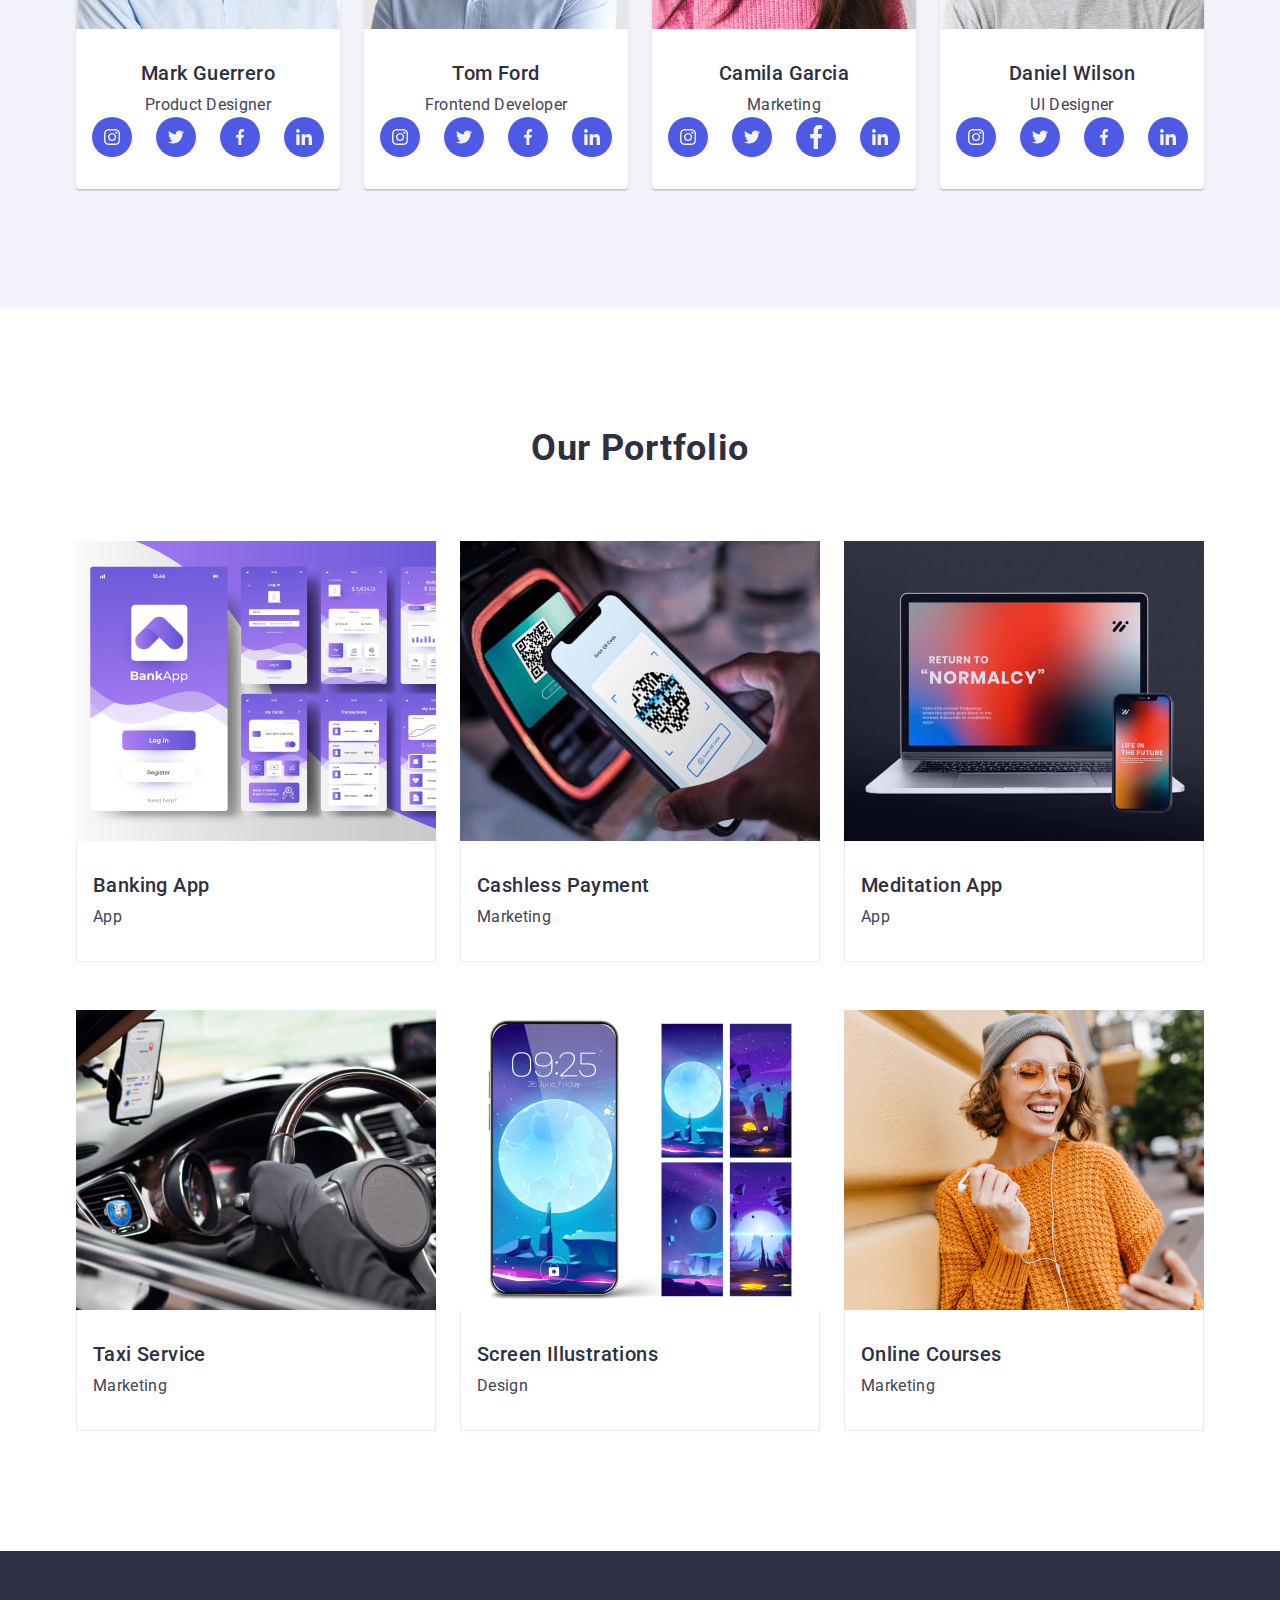
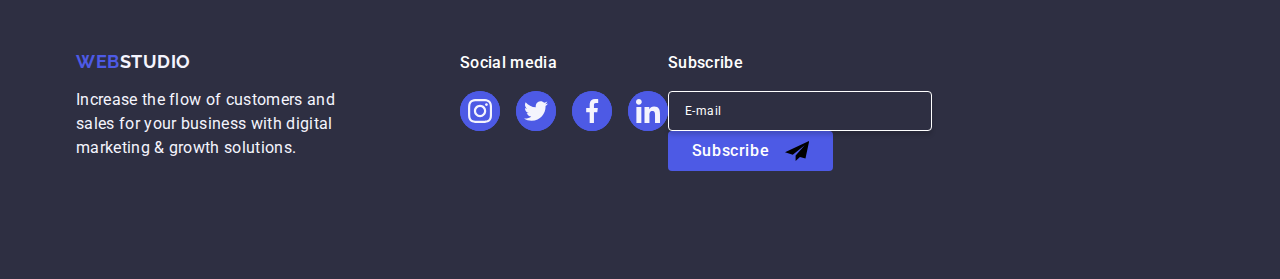
==== commit 4d4d5458: "1" ====
--- a/index.html
+++ b/index.html
@@ -1,802 +1,646 @@
 <!DOCTYPE html>
 <html lang="en">
-    <head>
-        <meta charset="UTF-8" />
-        <meta name="viewport" content="width=device-width, initial-scale=1.0" />
-        <link rel="preconnect" href="https://fonts.googleapis.com" />
-        <link rel="preconnect" href="https://fonts.gstatic.com" crossorigin />
-        <link
-            href="https://fonts.googleapis.com/css2?family=Raleway:wght@800&family=Roboto:wght@400;500;700;900&display=swap"
-            rel="stylesheet"
-        />
-        <link
-            href="https://cdn.jsdelivr.net/npm/modern-normalize@1.1.0/modern-normalize.min.css"
-            rel="stylesheet"
-        />
-        <link rel="stylesheet" href="./css/styles.css" />
-        <title>Main Page</title>
-    </head>
-    <body>
-        <header class="header">
-            <div class="container header-container">
-                <nav class="navigation">
-                    <a href="./index.html" class="logo"
-                        >Web<span class="second-up-logo">Studio</span></a
-                    >
-                    <ul class="page-nav">
-                        <li>
-                            <a href="./index.html" class="link link-active"
-                                >Studio</a
-                            >
-                        </li>
-                        <li><a href="" class="link">Portfolio</a></li>
-                        <li><a href="" class="link">Contacts</a></li>
-                    </ul>
-                </nav>
-                <address class="contacts-nav">
-                    <ul class="contacts">
-                        <li>
-                            <a href="mailto:info@devstudio.com" class="contact"
-                                >info@devstudio.com</a
-                            >
-                        </li>
-                        <li>
-                            <a href="tel:+110001111111" class="contact"
-                                >+11(000)111-11-11</a
-                            >
-                        </li>
-                    </ul>
-                </address>
+  <head>
+    <meta charset="UTF-8" />
+    <meta name="viewport" content="width=device-width, initial-scale=1.0" />
+    <link rel="preconnect" href="https://fonts.googleapis.com" />
+    <link rel="preconnect" href="https://fonts.gstatic.com" crossorigin />
+    <link
+      href="https://fonts.googleapis.com/css2?family=Raleway:wght@800&family=Roboto:wght@400;500;700;900&display=swap"
+      rel="stylesheet"
+    />
+    <link
+      href="https://cdn.jsdelivr.net/npm/modern-normalize@1.1.0/modern-normalize.min.css"
+      rel="stylesheet"
+    />
+    <link rel="stylesheet" href="./css/styles.css" />
+    <title>Main Page</title>
+  </head>
+  <body>
+    <header class="header">
+      <div class="container header-container">
+        <nav class="navigation">
+          <a href="./index.html" class="logo"
+            >Web<span class="second-up-logo">Studio</span></a
+          >
+          <ul class="page-nav">
+            <li>
+              <a href="./index.html" class="link link-active">Studio</a>
+            </li>
+            <li><a href="" class="link">Portfolio</a></li>
+            <li><a href="" class="link">Contacts</a></li>
+          </ul>
+        </nav>
+        <address class="contacts-nav">
+          <ul class="contacts">
+            <li>
+              <a href="mailto:info@devstudio.com" class="contact"
+                >info@devstudio.com</a
+              >
+            </li>
+            <li>
+              <a href="tel:+110001111111" class="contact">+11(000)111-11-11</a>
+            </li>
+          </ul>
+        </address>
+      </div>
+    </header>
+    <main>
+      <section class="servis">
+        <div class="container container-servis">
+          <h1 class="idea-servis">Effective Solutions for Your Business</h1>
+          <button type="button" class="button-servis">Order Service</button>
+        </div>
+      </section>
+
+      <section class="featers">
+        <div class="container container-featers">
+          <h2 class="visually-hidden">Features</h2>
+          <ul class="featers-block">
+            <li class="featers-block-item">
+              <div class="featers-icons-frame">
+                <svg width="64" height="64" class="featers-icons">
+                  <use href="./images/icons.svg#icon-antenna-1"></use>
+                </svg>
+              </div>
+              <h3 class="description">Strategy</h3>
+              <p class="text-description">
+                Our goal is to identify the business problem to walk away with
+                the perfect and creative solution.
+              </p>
+            </li>
+            <li class="featers-block-item">
+              <div class="featers-icons-frame">
+                <svg width="64" height="64" class="featers-icons">
+                  <use href="./images/icons.svg#icon-clock-1"></use>
+                </svg>
+              </div>
+              <h3 class="description">Punctuality</h3>
+              <p class="text-description">
+                Bring the key message to the brand's audience for the best price
+                within the shortest possible time.
+              </p>
+            </li>
+            <li class="featers-block-item">
+              <div class="featers-icons-frame">
+                <svg width="64" height="64" class="featers-icons">
+                  <use href="./images/icons.svg#icon-diagram-1"></use>
+                </svg>
+              </div>
+              <h3 class="description">Diligence</h3>
+              <p class="text-description">
+                Research and confirm brands that present the strongest digital
+                growth opportunities and minimize risk.
+              </p>
+            </li>
+            <li class="featers-block-item">
+              <div class="featers-icons-frame">
+                <svg width="64" height="64" class="featers-icons">
+                  <use href="./images/icons.svg#icon-astronaut-1"></use>
+                </svg>
+              </div>
+              <h3 class="description">Technologies</h3>
+              <p class="text-description">
+                Design practice focused on digital experiences. We bring forth a
+                deep passion for problem-solving.
+              </p>
+            </li>
+          </ul>
+        </div>
+      </section>
+      <section class="personal">
+        <div class="container personal-blocks">
+          <h2 class="block">Our Team</h2>
+          <ul class="personal-cards">
+            <li class="member">
+              <img
+                src="./images/photomark.jpg"
+                alt="man in a blue shirt"
+                width="264"
+                height="260"
+              />
+              <div class="information">
+                <h3 class="name">Mark Guerrero</h3>
+                <p class="position">Product Designer</p>
+                <ul class="personal-social-media">
+                  <li class="personal-pages-links">
+                    <a
+                      href="https://www.instagram.com/"
+                      target="_blank"
+                      class="personal-pages"
+                    >
+                      <svg width="16" height="16" class="icon">
+                        <use href="./images/icons.svg#icon-instagram-2"></use>
+                      </svg>
+                    </a>
+                  </li>
+                  <li class="personal-pages-links">
+                    <a
+                      href="https://www.twitter.com/"
+                      target="_blank"
+                      class="personal-pages"
+                    >
+                      <svg width="16" height="16" class="icon">
+                        <use href="./images/icons.svg#icon-twitter-1"></use>
+                      </svg>
+                    </a>
+                  </li>
+                  <li class="personal-pages-links">
+                    <a
+                      href="https://www.facebook.com/"
+                      target="_blank"
+                      class="personal-pages"
+                    >
+                      <svg width="16" height="16" class="icon">
+                        <use href="./images/icons.svg#icon-facebook-1"></use>
+                      </svg>
+                    </a>
+                  </li>
+                  <li class="personal-pages-links">
+                    <a
+                      href="https://www.linkedin.com/"
+                      target="_blank"
+                      class="personal-pages"
+                    >
+                      <svg width="16" height="16" class="icon">
+                        <use href="./images/icons.svg#icon-linkedin-1"></use>
+                      </svg>
+                    </a>
+                  </li>
+                </ul>
+              </div>
+            </li>
+            <li class="member">
+              <img
+                src="./images/phototom.jpg"
+                alt="smiling man in a shirt"
+                width="264"
+                height="260"
+              />
+              <div class="information">
+                <h3 class="name">Tom Ford</h3>
+                <p class="position">Frontend Developer</p>
+                <ul class="personal-social-media">
+                  <li class="personal-pages-links">
+                    <a
+                      href="https://www.instagram.com/"
+                      target="_blank"
+                      class="personal-pages"
+                    >
+                      <svg width="16" height="16" class="icon icon-instagram">
+                        <use href="./images/icons.svg#icon-instagram-2"></use>
+                      </svg>
+                    </a>
+                  </li>
+                  <li class="personal-pages-links">
+                    <a
+                      href="https://www.twitter.com/"
+                      target="_blank"
+                      class="personal-pages"
+                    >
+                      <svg width="16" height="16" class="icon icon-twitter">
+                        <use href="./images/icons.svg#icon-twitter-1"></use>
+                      </svg>
+                    </a>
+                  </li>
+                  <li class="personal-pages-links">
+                    <a
+                      href="https://www.facebook.com/"
+                      target="_blank"
+                      class="personal-pages"
+                    >
+                      <svg width="16" height="16" class="icon icon-facebook">
+                        <use href="./images/icons.svg#icon-facebook-1"></use>
+                      </svg>
+                    </a>
+                  </li>
+                  <li class="personal-pages-links">
+                    <a
+                      href="https://www.linkedin.com/"
+                      target="_blank"
+                      class="personal-pages"
+                    >
+                      <svg width="16" height="16" class="icon icon-linkedin">
+                        <use href="./images/icons.svg#icon-linkedin-1"></use>
+                      </svg>
+                    </a>
+                  </li>
+                </ul>
+              </div>
+            </li>
+            <li class="member">
+              <img
+                src="./images/photocamila.jpg"
+                alt="woman in a pink sweter"
+                width="264"
+                height="260"
+              />
+              <div class="information">
+                <h3 class="name">Camila Garcia</h3>
+                <p class="position">Marketing</p>
+                <ul class="personal-social-media">
+                  <li class="personal-pages-links">
+                    <a
+                      href="https://www.instagram.com/"
+                      target="_blank"
+                      class="personal-pages"
+                    >
+                      <svg width="16" height="16" class="icon icon-instagram">
+                        <use href="./images/icons.svg#icon-instagram-2"></use>
+                      </svg>
+                    </a>
+                  </li>
+                  <li class="personal-pages-links">
+                    <a
+                      href="https://www.twitter.com/"
+                      target="_blank"
+                      class="personal-pages"
+                    >
+                      <svg width="16" height="16" class="icon icon-twitter">
+                        <use href="./images/icons.svg#icon-twitter-1"></use>
+                      </svg>
+                    </a>
+                  </li>
+                  <li class="personal-pages-links">
+                    <a
+                      href="https://www.facebook.com/"
+                      target="_blank"
+                      class="personal-pages"
+                    >
+                      <svg
+                        width="24px"
+                        height="24px"
+                        class="icon icon-facebook"
+                      >
+                        <use href="./images/icons.svg#icon-facebook-1"></use>
+                      </svg>
+                    </a>
+                  </li>
+                  <li class="personal-pages-links">
+                    <a
+                      href="https://www.linkedin.com/"
+                      target="_blank"
+                      class="personal-pages"
+                    >
+                      <svg width="16" height="16" class="icon icon-linkedin">
+                        <use href="./images/icons.svg#icon-linkedin-1"></use>
+                      </svg>
+                    </a>
+                  </li>
+                </ul>
+              </div>
+            </li>
+            <li class="member">
+              <img
+                src="./images/photodaniel.jpg"
+                alt="man in a grey t-shirt"
+                width="264"
+                height="260"
+              />
+              <div class="information">
+                <h3 class="name">Daniel Wilson</h3>
+                <p class="position">UI Designer</p>
+                <ul class="personal-social-media">
+                  <li class="personal-pages-links">
+                    <a
+                      href="https://www.instagram.com/"
+                      target="_blank"
+                      class="personal-pages"
+                    >
+                      <svg width="16" height="16" class="icon icon-instagram">
+                        <use href="./images/icons.svg#icon-instagram-2"></use>
+                      </svg>
+                    </a>
+                  </li>
+                  <li class="personal-pages-links">
+                    <a
+                      href="https://www.twitter.com/"
+                      target="_blank"
+                      class="personal-pages"
+                    >
+                      <svg width="16" height="16" class="icon icon-twitter">
+                        <use href="./images/icons.svg#icon-twitter-1"></use>
+                      </svg>
+                    </a>
+                  </li>
+                  <li class="personal-pages-links">
+                    <a
+                      href="https://www.facebook.com/"
+                      target="_blank"
+                      class="personal-pages"
+                    >
+                      <svg width="16" height="16" class="icon icon-facebook">
+                        <use href="./images/icons.svg#icon-facebook-1"></use>
+                      </svg>
+                    </a>
+                  </li>
+                  <li class="personal-pages-links">
+                    <a
+                      href="https://www.linkedin.com/"
+                      target="_blank"
+                      class="personal-pages"
+                    >
+                      <svg width="16" height="16" class="icon icon-linkedin">
+                        <use href="./images/icons.svg#icon-linkedin-1"></use>
+                      </svg>
+                    </a>
+                  </li>
+                </ul>
+              </div>
+            </li>
+          </ul>
+        </div>
+      </section>
+      <section class="projects-block">
+        <div class="container company-project">
+          <h2 class="projects">Our Portfolio</h2>
+          <ul class="list-projects">
+            <li class="list-item">
+              <div class="aplication-image">
+                <img
+                  src="./images/banking.jpg"
+                  alt="one big and six small purple screenshots of the smartphone"
+                  width="360"
+                  height="300"
+                />
+                <p class="aplication-content">
+                  14 Stylish and User-Friendly App Design Concepts · Task
+                  Manager App · Calorie Tracker App · Exotic Fruit Ecommerce App
+                  · Cloud Storage App
+                </p>
+              </div>
+              <div class="name-project">
+                <h3 class="name">Banking App</h3>
+                <p class="position">App</p>
+              </div>
+            </li>
+            <li class="list-item">
+              <div class="aplication-image">
+                <img
+                  src="./images/cashless.jpg"
+                  alt="touching some electronic device with smartphone"
+                  width="360"
+                  height="300"
+                />
+                <p class="aplication-content">
+                  14 Stylish and User-Friendly App Design Concepts · Task
+                  Manager App · Calorie Tracker App · Exotic Fruit Ecommerce App
+                  · Cloud Storage App
+                </p>
+              </div>
+              <div class="name-project">
+                <h3 class="name">Cashless Payment</h3>
+                <p class="position">Marketing</p>
+              </div>
+            </li>
+            <li class="list-item">
+              <div class="aplication-image">
+                <img
+                  src="./images/mental.jpg"
+                  alt="laptop and cellphone whith the same red screen saver"
+                  width="360"
+                  height="300"
+                />
+                <p class="aplication-content">
+                  14 Stylish and User-Friendly App Design Concepts · Task
+                  Manager App · Calorie Tracker App · Exotic Fruit Ecommerce App
+                  · Cloud Storage App
+                </p>
+              </div>
+              <div class="name-project">
+                <h3 class="name">Meditation App</h3>
+                <p class="position">App</p>
+              </div>
+            </li>
+
+            <li class="list-item">
+              <div class="aplication-image">
+                <img
+                  src="./images/taxi.jpg"
+                  alt="hands on the steering wheel and the car's dashboard"
+                  width="360"
+                  height="300"
+                />
+                <p class="aplication-content">
+                  14 Stylish and User-Friendly App Design Concepts · Task
+                  Manager App · Calorie Tracker App · Exotic Fruit Ecommerce App
+                  · Cloud Storage App
+                </p>
+              </div>
+              <div class="name-project">
+                <h3 class="name">Taxi Service</h3>
+                <p class="position">Marketing</p>
+              </div>
+            </li>
+            <li class="list-item">
+              <div class="aplication-image">
+                <img
+                  src="./images/screenpages.jpg"
+                  alt="one big and four small blue moon smartphone's sceenshots"
+                  width="360"
+                  height="300"
+                />
+                <p class="aplication-content">
+                  14 Stylish and User-Friendly App Design Concepts · Task
+                  Manager App · Calorie Tracker App · Exotic Fruit Ecommerce App
+                  · Cloud Storage App
+                </p>
+              </div>
+              <div class="name-project">
+                <h3 class="name">Screen Illustrations</h3>
+                <p class="position">Design</p>
+              </div>
+            </li>
+            <li class="list-item">
+              <div class="aplication-image">
+                <img
+                  src="./images/courses.jpg"
+                  alt="smiling girl in orange sweter, who looking at cellphone"
+                  width="360"
+                  height="300"
+                />
+                <p class="aplication-content">
+                  14 Stylish and User-Friendly App Design Concepts · Task
+                  Manager App · Calorie Tracker App · Exotic Fruit Ecommerce App
+                  · Cloud Storage App
+                </p>
+              </div>
+              <div class="name-project">
+                <h3 class="name">Online Courses</h3>
+                <p class="position">Marketing</p>
+              </div>
+            </li>
+          </ul>
+        </div>
+      </section>
+    </main>
+    <footer class="ending">
+      <div class="container footer">
+        <div class="footer-logo">
+          <a href="./index.html" class="down-logo"
+            >Web<span class="second-down-logo">Studio</span></a
+          >
+          <p class="annotation">
+            Increase the flow of customers and sales for your business with
+            digital marketing & growth solutions.
+          </p>
+        </div>
+        <div class="socials">
+          <p class="social-media">Social media</p>
+          <ul class="social-icons-list">
+            <li class="elipse social-icons-item">
+              <a
+                href="https://www.instagram.com/"
+                target="_blank"
+                class="reference"
+              >
+                <svg width="24" height="24" class="icon">
+                  <use href="./images/icons.svg#icon-instagram-2"></use>
+                </svg>
+              </a>
+            </li>
+            <li class="elipse social-icons-item">
+              <a
+                href="https://www.twitter.com/"
+                target="_blank"
+                class="reference"
+              >
+                <svg width="24" height="24" class="icon">
+                  <use href="./images/icons.svg#icon-twitter-1"></use>
+                </svg>
+              </a>
+            </li>
+
+            <li class="elipse social-icons-item">
+              <a
+                href="https://www.facebook.com/"
+                target="_blank"
+                class="reference"
+              >
+                <svg width="24" height="24" class="icon">
+                  <use href="./images/icons.svg#icon-facebook-1"></use>
+                </svg>
+              </a>
+            </li>
+
+            <li class="elipse social-icons-item">
+              <a
+                href="https://www.linkedin.com/"
+                target="_blank"
+                class="reference"
+              >
+                <svg width="24" height="24" class="icon">
+                  <use href="./images/icons.svg#icon-linkedin-1"></use>
+                </svg>
+              </a>
+            </li>
+          </ul>
+        </div>
+
+        <div class="subscribe-form">
+          <p class="form-tittle">Subscribe</p>
+          <form class="form" autocomplete="off">
+            <label class="form-label">
+              <input
+                class="email-holder"
+                type="email"
+                name="email"
+                placeholder="E-mail"
+              />
+            </label>
+            <button class="subscribe-button" type="submit">
+              Subscribe
+              <svg width="24" height="24" class="subscribe-icon">
+                <use href="./images/icons.svg#icon-icon-send"></use>
+              </svg>
+            </button>
+          </form>
+        </div>
+      </div>
+    </footer>
+    <div class="modal-container">
+      <div class="modal">
+        <button type="button" class="close-button" data-dismiss="modal">
+          <svg width="8" height="8" class="close">
+            <use href="./images/icons.svg#icon-close" />
+          </svg>
+        </button>
+
+        <p class="form-name">Leave your contacts and we will call you back</p>
+        <form autocomplete="off" class="modal-column">
+          <div class="form">
+            <label class="label-row" for="user-name">Name</label>
+            <div class="row">
+              <input
+                class="input-row"
+                type="text"
+                name="user-name"
+                id="user-name"
+              />
+              <svg class="form-icon" width="18" height="24">
+                <use href="./images/icons.svg#icon-person" />
+              </svg>
             </div>
-        </header>
-        <main>
-            <section class="servis">
-                <div class="container container-servis">
-                    <h1 class="idea-servis">
-                        Effective Solutions for Your Business
-                    </h1>
-                    <button type="button" class="button-servis">
-                        Order Service
-                    </button>
-                </div>
-            </section>
+          </div>
+          <div class="form">
+            <label class="label-row" for="user-phone">Phone</label>
+            <div class="row">
+              <input
+                class="input-row"
+                type="tel"
+                name="phone"
+                id="user-phone"
+              />
+              <svg class="form-icon" width="18" height="24">
+                <use href="./images/icons.svg#icon-phone" />
+              </svg>
+            </div>
+          </div>
+          <div class="form">
+            <label class="label-row" for="user-email">Email</label>
+            <div class="row">
+              <input
+                class="input-row"
+                type="email"
+                name="email"
+                id="user-email"
+              />
+              <svg class="form-icon" width="18" height="24">
+                <use href="./images/icons.svg#icon-email" />
+              </svg>
+            </div>
+          </div>
+          <div class="comment-form">
+            <label class="label-row" for="user-comment">Comment</label>
+            <textarea
+              class="textarea"
+              name="user-comment"
+              id="user-comment"
+              placeholder="Text input"
+            ></textarea>
+          </div>
+          <div class="checkbox">
+            <input
+              class="input-checkbox visually-hidden"
+              type="checkbox"
+              id="user-privacy"
+              value="true"
+              name="user-privacy"
+            />
+            <label class="checkbox-label" for="user-privacy">
+              <span class="checkbox-area">
+                <svg class="checkbox-icon" width="10" height="8">
+                  <use href="./images/icons.svg#con-Property-1click" />
+                </svg>
+              </span>
+              I accept the terms and conditions of the
+              <a href="" class="privacy-link">Privacy Policy</a>
+            </label>
+          </div>
 
-            <section class="featers">
-                <div class="container container-featers">
-                    <h2 class="visually-hidden">Features</h2>
-                    <ul class="featers-block">
-                        <li class="featers-block-item">
-                            <div class="featers-icons-frame">
-                                <svg
-                                    width="64"
-                                    height="64"
-                                    class="featers-icons"
-                                >
-                                    <use
-                                        href="./images/icons.svg#icon-antenna-1"
-                                    ></use>
-                                </svg>
-                            </div>
-                            <h3 class="description">Strategy</h3>
-                            <p class="text-description">
-                                Our goal is to identify the business problem to
-                                walk away with the perfect and creative
-                                solution.
-                            </p>
-                        </li>
-                        <li class="featers-block-item">
-                            <div class="featers-icons-frame">
-                                <svg
-                                    width="64"
-                                    height="64"
-                                    class="featers-icons"
-                                >
-                                    <use
-                                        href="./images/icons.svg#icon-clock-1"
-                                    ></use>
-                                </svg>
-                            </div>
-                            <h3 class="description">Punctuality</h3>
-                            <p class="text-description">
-                                Bring the key message to the brand's audience
-                                for the best price within the shortest possible
-                                time.
-                            </p>
-                        </li>
-                        <li class="featers-block-item">
-                            <div class="featers-icons-frame">
-                                <svg
-                                    width="64"
-                                    height="64"
-                                    class="featers-icons"
-                                >
-                                    <use
-                                        href="./images/icons.svg#icon-diagram-1"
-                                    ></use>
-                                </svg>
-                            </div>
-                            <h3 class="description">Diligence</h3>
-                            <p class="text-description">
-                                Research and confirm brands that present the
-                                strongest digital growth opportunities and
-                                minimize risk.
-                            </p>
-                        </li>
-                        <li class="featers-block-item">
-                            <div class="featers-icons-frame">
-                                <svg
-                                    width="64"
-                                    height="64"
-                                    class="featers-icons"
-                                >
-                                    <use
-                                        href="./images/icons.svg#icon-astronaut-1"
-                                    ></use>
-                                </svg>
-                            </div>
-                            <h3 class="description">Technologies</h3>
-                            <p class="text-description">
-                                Design practice focused on digital experiences.
-                                We bring forth a deep passion for
-                                problem-solving.
-                            </p>
-                        </li>
-                    </ul>
-                </div>
-            </section>
-            <section class="personal">
-                <div class="container personal-blocks">
-                    <h2 class="block">Our Team</h2>
-                    <ul class="personal-cards">
-                        <li class="member">
-                            <img
-                                src="./images/photomark.jpg"
-                                alt="man in a blue shirt"
-                                width="264"
-                                height="260"
-                            />
-                            <div class="information">
-                                <h3 class="name">Mark Guerrero</h3>
-                                <p class="position">Product Designer</p>
-                                <ul class="personal-social-media">
-                                    <li class="personal-pages-links">
-                                        <a
-                                            href="https://www.instagram.com/"
-                                            target="_blank"
-                                            class="personal-pages"
-                                        >
-                                            <svg
-                                                width="16"
-                                                height="16"
-                                                class="icon"
-                                            >
-                                                <use
-                                                    href="./images/icons.svg#icon-instagram-2"
-                                                ></use>
-                                            </svg>
-                                        </a>
-                                    </li>
-                                    <li class="personal-pages-links">
-                                        <a
-                                            href="https://www.twitter.com/"
-                                            target="_blank"
-                                            class="personal-pages"
-                                        >
-                                            <svg
-                                                width="16"
-                                                height="16"
-                                                class="icon"
-                                            >
-                                                <use
-                                                    href="./images/icons.svg#icon-twitter-1"
-                                                ></use>
-                                            </svg>
-                                        </a>
-                                    </li>
-                                    <li class="personal-pages-links">
-                                        <a
-                                            href="https://www.facebook.com/"
-                                            target="_blank"
-                                            class="personal-pages"
-                                        >
-                                            <svg
-                                                width="16"
-                                                height="16"
-                                                class="icon"
-                                            >
-                                                <use
-                                                    href="./images/icons.svg#icon-facebook-1"
-                                                ></use>
-                                            </svg>
-                                        </a>
-                                    </li>
-                                    <li class="personal-pages-links">
-                                        <a
-                                            href="https://www.linkedin.com/"
-                                            target="_blank"
-                                            class="personal-pages"
-                                        >
-                                            <svg
-                                                width="16"
-                                                height="16"
-                                                class="icon"
-                                            >
-                                                <use
-                                                    href="./images/icons.svg#icon-linkedin-1"
-                                                ></use>
-                                            </svg>
-                                        </a>
-                                    </li>
-                                </ul>
-                            </div>
-                        </li>
-                        <li class="member">
-                            <img
-                                src="./images/phototom.jpg"
-                                alt="smiling man in a shirt"
-                                width="264"
-                                height="260"
-                            />
-                            <div class="information">
-                                <h3 class="name">Tom Ford</h3>
-                                <p class="position">Frontend Developer</p>
-                                <ul class="personal-social-media">
-                                    <li class="personal-pages-links">
-                                        <a
-                                            href="https://www.instagram.com/"
-                                            target="_blank"
-                                            class="personal-pages"
-                                        >
-                                            <svg
-                                                width="16"
-                                                height="16"
-                                                class="icon icon-instagram"
-                                            >
-                                                <use
-                                                    href="./images/icons.svg#icon-instagram-2"
-                                                ></use>
-                                            </svg>
-                                        </a>
-                                    </li>
-                                    <li class="personal-pages-links">
-                                        <a
-                                            href="https://www.twitter.com/"
-                                            target="_blank"
-                                            class="personal-pages"
-                                        >
-                                            <svg
-                                                width="16"
-                                                height="16"
-                                                class="icon icon-twitter"
-                                            >
-                                                <use
-                                                    href="./images/icons.svg#icon-twitter-1"
-                                                ></use>
-                                            </svg>
-                                        </a>
-                                    </li>
-                                    <li class="personal-pages-links">
-                                        <a
-                                            href="https://www.facebook.com/"
-                                            target="_blank"
-                                            class="personal-pages"
-                                        >
-                                            <svg
-                                                width="16"
-                                                height="16"
-                                                class="icon icon-facebook"
-                                            >
-                                                <use
-                                                    href="./images/icons.svg#icon-facebook-1"
-                                                ></use>
-                                            </svg>
-                                        </a>
-                                    </li>
-                                    <li class="personal-pages-links">
-                                        <a
-                                            href="https://www.linkedin.com/"
-                                            target="_blank"
-                                            class="personal-pages"
-                                        >
-                                            <svg
-                                                width="16"
-                                                height="16"
-                                                class="icon icon-linkedin"
-                                            >
-                                                <use
-                                                    href="./images/icons.svg#icon-linkedin-1"
-                                                ></use>
-                                            </svg>
-                                        </a>
-                                    </li>
-                                </ul>
-                            </div>
-                        </li>
-                        <li class="member">
-                            <img
-                                src="./images/photocamila.jpg"
-                                alt="woman in a pink sweter"
-                                width="264"
-                                height="260"
-                            />
-                            <div class="information">
-                                <h3 class="name">Camila Garcia</h3>
-                                <p class="position">Marketing</p>
-                                <ul class="personal-social-media">
-                                    <li class="personal-pages-links">
-                                        <a
-                                            href="https://www.instagram.com/"
-                                            target="_blank"
-                                            class="personal-pages"
-                                        >
-                                            <svg
-                                                width="16"
-                                                height="16"
-                                                class="icon icon-instagram"
-                                            >
-                                                <use
-                                                    href="./images/icons.svg#icon-instagram-2"
-                                                ></use>
-                                            </svg>
-                                        </a>
-                                    </li>
-                                    <li class="personal-pages-links">
-                                        <a
-                                            href="https://www.twitter.com/"
-                                            target="_blank"
-                                            class="personal-pages"
-                                        >
-                                            <svg
-                                                width="16"
-                                                height="16"
-                                                class="icon icon-twitter"
-                                            >
-                                                <use
-                                                    href="./images/icons.svg#icon-twitter-1"
-                                                ></use>
-                                            </svg>
-                                        </a>
-                                    </li>
-                                    <li class="personal-pages-links">
-                                        <a
-                                            href="https://www.facebook.com/"
-                                            target="_blank"
-                                            class="personal-pages"
-                                        >
-                                            <svg
-                                                width="24px"
-                                                height="24px"
-                                                class="icon icon-facebook"
-                                            >
-                                                <use
-                                                    href="./images/icons.svg#icon-facebook-1"
-                                                ></use>
-                                            </svg>
-                                        </a>
-                                    </li>
-                                    <li class="personal-pages-links">
-                                        <a
-                                            href="https://www.linkedin.com/"
-                                            target="_blank"
-                                            class="personal-pages"
-                                        >
-                                            <svg
-                                                width="16"
-                                                height="16"
-                                                class="icon icon-linkedin"
-                                            >
-                                                <use
-                                                    href="./images/icons.svg#icon-linkedin-1"
-                                                ></use>
-                                            </svg>
-                                        </a>
-                                    </li>
-                                </ul>
-                            </div>
-                        </li>
-                        <li class="member">
-                            <img
-                                src="./images/photodaniel.jpg"
-                                alt="man in a grey t-shirt"
-                                width="264"
-                                height="260"
-                            />
-                            <div class="information">
-                                <h3 class="name">Daniel Wilson</h3>
-                                <p class="position">UI Designer</p>
-                                <ul class="personal-social-media">
-                                    <li class="personal-pages-links">
-                                        <a
-                                            href="https://www.instagram.com/"
-                                            target="_blank"
-                                            class="personal-pages"
-                                        >
-                                            <svg
-                                                width="16"
-                                                height="16"
-                                                class="icon icon-instagram"
-                                            >
-                                                <use
-                                                    href="./images/icons.svg#icon-instagram-2"
-                                                ></use>
-                                            </svg>
-                                        </a>
-                                    </li>
-                                    <li class="personal-pages-links">
-                                        <a
-                                            href="https://www.twitter.com/"
-                                            target="_blank"
-                                            class="personal-pages"
-                                        >
-                                            <svg
-                                                width="16"
-                                                height="16"
-                                                class="icon icon-twitter"
-                                            >
-                                                <use
-                                                    href="./images/icons.svg#icon-twitter-1"
-                                                ></use>
-                                            </svg>
-                                        </a>
-                                    </li>
-                                    <li class="personal-pages-links">
-                                        <a
-                                            href="https://www.facebook.com/"
-                                            target="_blank"
-                                            class="personal-pages"
-                                        >
-                                            <svg
-                                                width="16"
-                                                height="16"
-                                                class="icon icon-facebook"
-                                            >
-                                                <use
-                                                    href="./images/icons.svg#icon-facebook-1"
-                                                ></use>
-                                            </svg>
-                                        </a>
-                                    </li>
-                                    <li class="personal-pages-links">
-                                        <a
-                                            href="https://www.linkedin.com/"
-                                            target="_blank"
-                                            class="personal-pages"
-                                        >
-                                            <svg
-                                                width="16"
-                                                height="16"
-                                                class="icon icon-linkedin"
-                                            >
-                                                <use
-                                                    href="./images/icons.svg#icon-linkedin-1"
-                                                ></use>
-                                            </svg>
-                                        </a>
-                                    </li>
-                                </ul>
-                            </div>
-                        </li>
-                    </ul>
-                </div>
-            </section>
-            <section class="projects-block">
-                <div class="container company-project">
-                    <h2 class="projects">Our Portfolio</h2>
-                    <ul class="list-projects">
-                        <li class="list-item">
-                            <div class="aplication-image">
-                                <img
-                                    src="./images/banking.jpg"
-                                    alt="one big and six small purple screenshots of the smartphone"
-                                    width="360"
-                                    height="300"
-                                />
-                                <p class="aplication-content">
-                                    14 Stylish and User-Friendly App Design
-                                    Concepts · Task Manager App · Calorie
-                                    Tracker App · Exotic Fruit Ecommerce App ·
-                                    Cloud Storage App
-                                </p>
-                            </div>
-                            <div class="name-project">
-                                <h3 class="name">Banking App</h3>
-                                <p class="position">App</p>
-                            </div>
-                        </li>
-                        <li class="list-item">
-                            <div class="aplication-image">
-                                <img
-                                    src="./images/cashless.jpg"
-                                    alt="touching some electronic device with smartphone"
-                                    width="360"
-                                    height="300"
-                                />
-                                <p class="aplication-content">
-                                    14 Stylish and User-Friendly App Design
-                                    Concepts · Task Manager App · Calorie
-                                    Tracker App · Exotic Fruit Ecommerce App ·
-                                    Cloud Storage App
-                                </p>
-                            </div>
-                            <div class="name-project">
-                                <h3 class="name">Cashless Payment</h3>
-                                <p class="position">Marketing</p>
-                            </div>
-                        </li>
-                        <li class="list-item">
-                            <div class="aplication-image">
-                                <img
-                                    src="./images/mental.jpg"
-                                    alt="laptop and cellphone whith the same red screen saver"
-                                    width="360"
-                                    height="300"
-                                />
-                                <p class="aplication-content">
-                                    14 Stylish and User-Friendly App Design
-                                    Concepts · Task Manager App · Calorie
-                                    Tracker App · Exotic Fruit Ecommerce App ·
-                                    Cloud Storage App
-                                </p>
-                            </div>
-                            <div class="name-project">
-                                <h3 class="name">Meditation App</h3>
-                                <p class="position">App</p>
-                            </div>
-                        </li>
-
-                        <li class="list-item">
-                            <div class="aplication-image">
-                                <img
-                                    src="./images/taxi.jpg"
-                                    alt="hands on the steering wheel and the car's dashboard"
-                                    width="360"
-                                    height="300"
-                                />
-                                <p class="aplication-content">
-                                    14 Stylish and User-Friendly App Design
-                                    Concepts · Task Manager App · Calorie
-                                    Tracker App · Exotic Fruit Ecommerce App ·
-                                    Cloud Storage App
-                                </p>
-                            </div>
-                            <div class="name-project">
-                                <h3 class="name">Taxi Service</h3>
-                                <p class="position">Marketing</p>
-                            </div>
-                        </li>
-                        <li class="list-item">
-                            <div class="aplication-image">
-                                <img
-                                    src="./images/screenpages.jpg"
-                                    alt="one big and four small blue moon smartphone's sceenshots"
-                                    width="360"
-                                    height="300"
-                                />
-                                <p class="aplication-content">
-                                    14 Stylish and User-Friendly App Design
-                                    Concepts · Task Manager App · Calorie
-                                    Tracker App · Exotic Fruit Ecommerce App ·
-                                    Cloud Storage App
-                                </p>
-                            </div>
-                            <div class="name-project">
-                                <h3 class="name">Screen Illustrations</h3>
-                                <p class="position">Design</p>
-                            </div>
-                        </li>
-                        <li class="list-item">
-                            <div class="aplication-image">
-                                <img
-                                    src="./images/courses.jpg"
-                                    alt="smiling girl in orange sweter, who looking at cellphone"
-                                    width="360"
-                                    height="300"
-                                />
-                                <p class="aplication-content">
-                                    14 Stylish and User-Friendly App Design
-                                    Concepts · Task Manager App · Calorie
-                                    Tracker App · Exotic Fruit Ecommerce App ·
-                                    Cloud Storage App
-                                </p>
-                            </div>
-                            <div class="name-project">
-                                <h3 class="name">Online Courses</h3>
-                                <p class="position">Marketing</p>
-                            </div>
-                        </li>
-                    </ul>
-                </div>
-            </section>
-        </main>
-        <footer class="ending">
-            <div class="container footer">
-                <div class="footer-logo">
-                    <a href="./index.html" class="down-logo"
-                        >Web<span class="second-down-logo">Studio</span></a
-                    >
-                    <p class="annotation">
-                        Increase the flow of customers and sales for your
-                        business with digital marketing & growth solutions.
-                    </p>
-                </div>
-                <div class="socials">
-                    <p class="social-media">Social media</p>
-                    <ul class="social-icons-list">
-                        <li class="elipse social-icons-item">
-                            <a
-                                href="https://www.instagram.com/"
-                                target="_blank"
-                                class="reference"
-                            >
-                                <svg width="24" height="24" class="icon">
-                                    <use
-                                        href="./images/icons.svg#icon-instagram-2"
-                                    ></use>
-                                </svg>
-                            </a>
-                        </li>
-                        <li class="elipse social-icons-item">
-                            <a
-                                href="https://www.twitter.com/"
-                                target="_blank"
-                                class="reference"
-                            >
-                                <svg width="24" height="24" class="icon">
-                                    <use
-                                        href="./images/icons.svg#icon-twitter-1"
-                                    ></use>
-                                </svg>
-                            </a>
-                        </li>
-
-                        <li class="elipse social-icons-item">
-                            <a
-                                href="https://www.facebook.com/"
-                                target="_blank"
-                                class="reference"
-                            >
-                                <svg width="24" height="24" class="icon">
-                                    <use
-                                        href="./images/icons.svg#icon-facebook-1"
-                                    ></use>
-                                </svg>
-                            </a>
-                        </li>
-
-                        <li class="elipse social-icons-item">
-                            <a
-                                href="https://www.linkedin.com/"
-                                target="_blank"
-                                class="reference"
-                            >
-                                <svg width="24" height="24" class="icon">
-                                    <use
-                                        href="./images/icons.svg#icon-linkedin-1"
-                                    ></use>
-                                </svg>
-                            </a>
-                        </li>
-                    </ul>
-                </div>
-
-                <div class="subscribe-form">
-                    <p class="form-tittle">Subscribe</p>
-                    <form class="form" autocomplete="off">
-                        <label class="form-label">
-                            <input
-                                class="email-holder"
-                                type="email"
-                                name="email"
-                                placeholder="E-mail"
-                            />
-                        </label>
-                        <button class="subscribe-button" type="submit">
-                            Subscribe
-                            <svg width="24" height="24" class="subscribe-icon">
-                                <use
-                                    href="./images/icons.svg#icon-icon-send"
-                                ></use>
-                            </svg>
-                        </button>
-                    </form>
-                </div>
-            </div>
-        </footer>
-        <div class="modal-container">
-            <div class="modal">
-                <button type="button" class="close-button" data-dismiss="modal">
-                    <svg width="8" height="8" class="close">
-                        <use href="./images/icons.svg#icon-close" />
-                    </svg>
-                </button>
-
-                <p class="form-name">
-                    Leave your contacts and we will call you back
-                </p>
-                <form autocomplete="off" class="modal-column">
-                    <div class="form">
-                        <label class="label-row" for="user-name">Name</label>
-                        <div class="row">
-                            <input
-                                class="input-row"
-                                type="text"
-                                name="user-name"
-                                id="user-name"
-                            />
-                            <svg class="form-icon" width="18" height="24">
-                                <use href="./images/icons.svg#icon-person" />
-                            </svg>
-                        </div>
-                    </div>
-                    <div class="form">
-                        <label class="label-row" for="user-phone">Phone</label>
-                        <div class="row">
-                            <input
-                                class="input-row"
-                                type="tel"
-                                name="phone"
-                                id="user-phone"
-                            />
-                            <svg class="form-icon" width="18" height="24">
-                                <use href="./images/icons.svg#icon-phone" />
-                            </svg>
-                        </div>
-                    </div>
-                    <div class="form">
-                        <label class="label-row" for="user-email">Email</label>
-                        <div class="row">
-                            <input
-                                class="input-row"
-                                type="email"
-                                name="email"
-                                id="user-email"
-                            />
-                            <svg class="form-icon" width="18" height="24">
-                                <use href="./images/icons.svg#icon-email" />
-                            </svg>
-                        </div>
-                    </div>
-                    <div class="comment-form">
-                        <label class="label-row" for="user-comment"
-                            >Comment</label
-                        >
-                        <textarea
-                            class="textarea"
-                            name="user-comment"
-                            id="user-comment"
-                            placeholder="Text input"
-                        ></textarea>
-                    </div>
-                    <div class="checkbox">
-                        <input
-                            class="input-checkbox visually-hidden"
-                            type="checkbox"
-                            id="user-privacy"
-                            value="true"
-                            name="user-privacy"
-                        />
-                        <label class="checkbox-label" for="user-privacy">
-                            <span class="checkbox-area">
-                                <svg
-                                    class="checkbox-icon"
-                                    width="10"
-                                    height="8"
-                                >
-                                    <use
-                                        href="./images/icons.svg#icon-Checkbox-1"
-                                    />
-                                </svg>
-                            </span>
-                            I accept the terms and conditions of the
-                            <a href="" class="privacy-link">Privacy Policy</a>
-                        </label>
-                    </div>
-
-                    <button class="modal-form-button" type="submit">
-                        Send
-                    </button>
-                </form>
-            </div>
-        </div>
-    </body>
+          <button class="modal-form-button" type="submit">Send</button>
+        </form>
+      </div>
+    </div>
+  </body>
 </html>
--- a/css/styles.css
+++ b/css/styles.css
@@ -1,685 +1,681 @@
 * {
-    margin: 0;
-    padding: 0;
+  margin: 0;
+  padding: 0;
 }
 body {
-    font-family: Roboto, sans-serif;
-    color: #434455;
-    background-color: #ffffff;
+  font-family: Roboto, sans-serif;
+  color: #434455;
+  background-color: #ffffff;
 }
 img {
-    display: block;
+  display: block;
 }
 .header {
-    border-bottom: 1px solid #e7e9fc;
-    box-shadow: 0px 2px 1px rgba(46, 47, 66, 0.08),
-        0px 1px 1px rgba(46, 47, 66, 0.16), 0px 1px 6px rgba(46, 47, 66, 0.08);
+  border-bottom: 1px solid #e7e9fc;
+  box-shadow: 0px 2px 1px rgba(46, 47, 66, 0.08),
+    0px 1px 1px rgba(46, 47, 66, 0.16), 0px 1px 6px rgba(46, 47, 66, 0.08);
 }
 .container {
-    width: 1158px;
-    margin: 0 auto;
-    padding: 0 15px 0;
+  width: 1158px;
+  margin: 0 auto;
+  padding: 0 15px 0;
 }
 .header-container {
-    display: flex;
-    align-items: center;
-    justify-content: space-between;
+  display: flex;
+  align-items: center;
+  justify-content: space-between;
 }
 .navigation {
-    display: flex;
-    align-items: center;
+  display: flex;
+  align-items: center;
 }
 .navigation .logo {
-    font-family: Raleway, sans-serif;
-    font-weight: 700;
-    font-size: 18px;
-    line-height: 1.17;
-    letter-spacing: 0.03em;
-    text-transform: uppercase;
-    color: #4d5ae5;
-    text-decoration: none;
-    margin-right: 76px;
+  font-family: Raleway, sans-serif;
+  font-weight: 700;
+  font-size: 18px;
+  line-height: 1.17;
+  letter-spacing: 0.03em;
+  text-transform: uppercase;
+  color: #4d5ae5;
+  text-decoration: none;
+  margin-right: 76px;
 }
 .logo .second-up-logo {
-    color: #2e2f42;
-    text-decoration: none;
+  color: #2e2f42;
+  text-decoration: none;
 }
 .page-nav .link {
-    font-weight: 500;
-    font-size: 16px;
-    line-height: 1.5;
-    letter-spacing: 0.02em;
+  font-weight: 500;
+  font-size: 16px;
+  line-height: 1.5;
+  letter-spacing: 0.02em;
 
-    text-decoration: none;
-    padding: 24px 0;
-    position: relative;
-    transition: color 250ms cubic-bezier(0.4, 0, 0.2, 1);
+  text-decoration: none;
+  padding: 24px 0;
+  position: relative;
+  transition: color 250ms cubic-bezier(0.4, 0, 0.2, 1);
 }
 .page-nav .link-active::after {
-    content: "";
-    width: 100%;
-    position: absolute;
-    left: 0;
-    bottom: -1px;
-    height: 4px;
-    background-color: #404bbf;
-    border-radius: 2px;
+  content: "";
+  width: 100%;
+  position: absolute;
+  left: 0;
+  bottom: -1px;
+  height: 4px;
+  background-color: #404bbf;
+  border-radius: 2px;
 }
 .page-nav {
-    list-style: none;
-    display: flex;
-    align-items: center;
-    justify-content: space-between;
-    gap: 40px;
+  list-style: none;
+  display: flex;
+  align-items: center;
+  justify-content: space-between;
+  gap: 40px;
 }
 .page-nav .link:hover,
 .page-nav .link:focus {
-    color: #404bbf;
+  color: #404bbf;
 }
 .page-nav .link:hover,
 .page-nav .link:active {
-    color: #404bbf;
+  color: #404bbf;
 }
 .contacts-nav {
-    font-style: normal;
+  font-style: normal;
 }
 .contacts {
-    list-style: none;
-    display: flex;
-    align-items: center;
-    gap: 40px;
-    padding: 24px 0;
+  list-style: none;
+  display: flex;
+  align-items: center;
+  gap: 40px;
+  padding: 24px 0;
 }
 .contacts .contact {
-    font-size: 16px;
-    line-height: 1.5;
-    letter-spacing: 0.02em;
-    color: #434455;
-    text-decoration: none;
-    transition: color 250ms cubic-bezier(0.4, 0, 0.2, 1);
+  font-size: 16px;
+  line-height: 1.5;
+  letter-spacing: 0.02em;
+  color: #434455;
+  text-decoration: none;
+  transition: color 250ms cubic-bezier(0.4, 0, 0.2, 1);
 }
 .contacts-nav .contact:hover {
-    color: #404bbf;
+  color: #404bbf;
 }
 .contacts-nav .contact:focus {
-    color: #404bbf;
+  color: #404bbf;
 }
 .contacts-nav .contact:active {
-    color: #404bbf;
+  color: #404bbf;
 }
 .servis {
-    background-color: #2e2f42;
-    padding: 188px 0;
-    background-image: linear-gradient(
-            rgba(46, 47, 66, 0.7),
-            rgba(46, 47, 66, 0.7)
-        ),
-        url(../images/people-office.jpg);
-    max-width: 1440px;
-    background-repeat: no-repeat;
-    background-position: center;
-    background-size: cover;
-    margin: auto;
+  background-color: #2e2f42;
+  padding: 188px 0;
+  background-image: linear-gradient(
+      rgba(46, 47, 66, 0.7),
+      rgba(46, 47, 66, 0.7)
+    ),
+    url(../images/people-office.jpg);
+  max-width: 1440px;
+  background-repeat: no-repeat;
+  background-position: center;
+  background-size: cover;
+  margin: auto;
 }
 .container-servis {
-    display: flex;
-    flex-direction: column;
-    align-items: center;
-    justify-content: center;
+  display: flex;
+  flex-direction: column;
+  align-items: center;
+  justify-content: center;
 }
 .idea-servis {
-    font-size: 56px;
-    line-height: 1.07;
-    text-align: center;
-    letter-spacing: 0.02em;
-    color: hsl(0, 0%, 100%);
-    max-width: 496px;
-    margin-bottom: 48px;
+  font-size: 56px;
+  line-height: 1.07;
+  text-align: center;
+  letter-spacing: 0.02em;
+  color: hsl(0, 0%, 100%);
+  max-width: 496px;
+  margin-bottom: 48px;
 }
 .button-servis {
-    background-color: #4d5ae5;
-    font-family: inherit;
-    font-weight: 500;
-    font-size: 16px;
-    line-height: 1.5;
-    letter-spacing: 0.04em;
-    color: #ffffff;
-    min-width: 169px;
-    height: 56px;
-    border: none;
-    border-radius: 4px;
-    cursor: pointer;
-    transition: background-color 250ms cubic-bezier(0.4, 0, 0.2, 1);
+  background-color: #4d5ae5;
+  font-family: inherit;
+  font-weight: 500;
+  font-size: 16px;
+  line-height: 1.5;
+  letter-spacing: 0.04em;
+  color: #ffffff;
+  min-width: 169px;
+  height: 56px;
+  border: none;
+  border-radius: 4px;
+  cursor: pointer;
+  transition: background-color 250ms cubic-bezier(0.4, 0, 0.2, 1);
 }
 .servis .button-servis:hover,
 .servis .button-servis:focus {
-    background-color: #404bbf;
+  background-color: #404bbf;
 }
 .featers {
-    padding: 120px 0;
+  padding: 120px 0;
 }
 .visually-hidden {
-    position: absolute;
-    width: 1px;
-    height: 1px;
-    margin: -1px;
-    border: 0;
-    padding: 0;
-    white-space: nowrap;
-    clip-path: inset(100%);
-    clip: rect(0 0 0 0);
-    overflow: hidden;
+  position: absolute;
+  width: 1px;
+  height: 1px;
+  margin: -1px;
+  border: 0;
+  padding: 0;
+  white-space: nowrap;
+  clip-path: inset(100%);
+  clip: rect(0 0 0 0);
+  overflow: hidden;
 }
 .featers-block {
-    display: flex;
-    align-items: center;
-    justify-content: space-between;
-    gap: 24px;
-    list-style-type: none;
+  display: flex;
+  align-items: center;
+  justify-content: space-between;
+  gap: 24px;
+  list-style-type: none;
 }
 .featers-block-item {
-    width: calc((100% - 72px) / 4);
+  width: calc((100% - 72px) / 4);
 }
 .featers-icons-frame {
-    width: 264px;
-    height: 112px;
-    gap: 0px;
-    border-radius: 4px;
-    background-color: #f4f4fd;
-    border: 1px solid #8e8f99;
-    display: flex;
-    align-items: center;
-    justify-content: center;
-    margin-bottom: 8px;
+  width: 264px;
+  height: 112px;
+  gap: 0px;
+  border-radius: 4px;
+  background-color: #f4f4fd;
+  border: 1px solid #8e8f99;
+  display: flex;
+  align-items: center;
+  justify-content: center;
+  margin-bottom: 8px;
 }
 
 .description {
-    font-weight: 500;
-    font-size: 20px;
-    line-height: 1.2;
-    letter-spacing: 0.02em;
-    color: #2e2f42;
-    margin-bottom: 8px;
+  font-weight: 500;
+  font-size: 20px;
+  line-height: 1.2;
+  letter-spacing: 0.02em;
+  color: #2e2f42;
+  margin-bottom: 8px;
 }
 .text-description {
-    font-size: 16px;
-    line-height: 1.5;
-    letter-spacing: 0.02em;
-    color: #434455;
+  font-size: 16px;
+  line-height: 1.5;
+  letter-spacing: 0.02em;
+  color: #434455;
 }
 .personal {
-    background-color: #f4f4fd;
-    padding: 120px 0;
+  background-color: #f4f4fd;
+  padding: 120px 0;
 }
 .personal-cards {
-    display: flex;
-    align-items: center;
-    gap: 24px;
-    list-style-type: none;
+  display: flex;
+  align-items: center;
+  gap: 24px;
+  list-style-type: none;
 }
 .block {
-    font-size: 36px;
-    line-height: 1.11;
-    text-align: center;
-    letter-spacing: 0.02em;
-    text-transform: capitalize;
-    color: #2e2f42;
-    margin-bottom: 72px;
+  font-size: 36px;
+  line-height: 1.11;
+  text-align: center;
+  letter-spacing: 0.02em;
+  text-transform: capitalize;
+  color: #2e2f42;
+  margin-bottom: 72px;
 }
 .member {
-    background-color: #ffffff;
-    width: calc((100% - 72px) / 4);
-    border-radius: 0px 0px 4px 4px;
-    box-shadow: 0px 1px 6px rgba(46, 47, 66, 0.08),
-        0px 1px 1px rgba(46, 47, 66, 0.16), 0px 2px 1px rgba(46, 47, 66, 0.08);
+  background-color: #ffffff;
+  width: calc((100% - 72px) / 4);
+  border-radius: 0px 0px 4px 4px;
+  box-shadow: 0px 1px 6px rgba(46, 47, 66, 0.08),
+    0px 1px 1px rgba(46, 47, 66, 0.16), 0px 2px 1px rgba(46, 47, 66, 0.08);
 }
 .information {
-    padding: 32px 0;
-    text-align: center;
+  padding: 32px 0;
+  text-align: center;
 }
 .name {
-    font-weight: 500;
-    font-size: 20px;
-    line-height: 1.2;
-    letter-spacing: 0.02em;
-    color: #2e2f42;
-    margin-bottom: 8px;
+  font-weight: 500;
+  font-size: 20px;
+  line-height: 1.2;
+  letter-spacing: 0.02em;
+  color: #2e2f42;
+  margin-bottom: 8px;
 }
 .position {
-    font-size: 16px;
-    line-height: 1.5;
-    letter-spacing: 0.02em;
-    color: #434455;
+  font-size: 16px;
+  line-height: 1.5;
+  letter-spacing: 0.02em;
+  color: #434455;
 }
 .personal-social-media {
-    display: flex;
-    justify-content: center;
-    gap: 24px;
-    list-style-type: none;
+  display: flex;
+  justify-content: center;
+  gap: 24px;
+  list-style-type: none;
 }
 .personal-pages-links {
-    width: 40px;
-    height: 40px;
+  width: 40px;
+  height: 40px;
 }
 .personal-pages {
-    width: 100%;
-    height: 100%;
-    background-color: #4d5ae5;
-    border-radius: 50%;
-    display: flex;
-    align-items: center;
-    justify-content: center;
-    transition: background-color 250ms cubic-bezier(0.4, 0, 0.2, 1);
+  width: 100%;
+  height: 100%;
+  background-color: #4d5ae5;
+  border-radius: 50%;
+  display: flex;
+  align-items: center;
+  justify-content: center;
+  transition: background-color 250ms cubic-bezier(0.4, 0, 0.2, 1);
 }
 .personal-pages:hover,
 .personal-pages:focus {
-    background-color: #404bbf;
+  background-color: #404bbf;
 }
 .personal-pages .icon {
-    fill: #f4f4fd;
+  fill: #f4f4fd;
 }
 .projects-block {
-    background-color: #ffffff;
-    padding: 120px 0 120px 0;
+  background-color: #ffffff;
+  padding: 120px 0 120px 0;
 }
 .projects {
-    font-size: 36px;
-    line-height: 1.11;
-    text-align: center;
-    letter-spacing: 0.02em;
-    text-transform: capitalize;
-    color: #2e2f42;
-    margin-bottom: 72px;
+  font-size: 36px;
+  line-height: 1.11;
+  text-align: center;
+  letter-spacing: 0.02em;
+  text-transform: capitalize;
+  color: #2e2f42;
+  margin-bottom: 72px;
 }
 .list-projects {
-    display: flex;
-    flex-wrap: wrap;
-    column-gap: 24px;
-    row-gap: 48px;
-    list-style-type: none;
-    cursor: pointer;
+  display: flex;
+  flex-wrap: wrap;
+  column-gap: 24px;
+  row-gap: 48px;
+  list-style-type: none;
+  cursor: pointer;
 }
 .list-item {
-    width: calc((100% - 48px) / 3);
-    transition: box-shadow 250ms cubic-bezier(0.4, 0, 0.2, 1);
+  width: calc((100% - 48px) / 3);
+  transition: box-shadow 250ms cubic-bezier(0.4, 0, 0.2, 1);
 }
 .list-item:hover,
 .list-item:focus {
-    box-shadow: 0px 1px 6px rgba(46, 47, 66, 0.08),
-        0px 1px 1px rgba(46, 47, 66, 0.16), 0px 2px 1px rgba(46, 47, 66, 0.08);
+  box-shadow: 0px 1px 6px rgba(46, 47, 66, 0.08),
+    0px 1px 1px rgba(46, 47, 66, 0.16), 0px 2px 1px rgba(46, 47, 66, 0.08);
 }
 .list-item:hover,
 .list-item:active {
-    box-shadow: 0px 1px 6px rgba(46, 47, 66, 0.08),
-        0px 1px 1px rgba(46, 47, 66, 0.16), 0px 2px 1px rgba(46, 47, 66, 0.08);
+  box-shadow: 0px 1px 6px rgba(46, 47, 66, 0.08),
+    0px 1px 1px rgba(46, 47, 66, 0.16), 0px 2px 1px rgba(46, 47, 66, 0.08);
 }
 .name-project {
-    padding: 32px 16px;
-    border: 1px solid #e7e9fc;
-    border-top: none;
+  padding: 32px 16px;
+  border: 1px solid #e7e9fc;
+  border-top: none;
 }
 .aplication-image {
-    display: flex;
-    align-items: center;
-    justify-content: center;
-    overflow: hidden;
-    position: relative;
+  display: flex;
+  align-items: center;
+  justify-content: center;
+  overflow: hidden;
+  position: relative;
 }
 .list-item:hover .aplication-content {
-    transform: translateY(0);
+  transform: translateY(0);
 }
 .aplication-content {
-    font-size: 16px;
-    line-height: 1.5;
-    letter-spacing: 0.02em;
-    color: #f4f4fd;
-    padding: 40px 32px;
-    background-color: #4d5ae5;
-    height: 100%;
-    width: 100%;
-    transform: translateY(100%);
-    transition: transform 250ms cubic-bezier(0.4, 0, 0.2, 1);
-    position: absolute;
+  font-size: 16px;
+  line-height: 1.5;
+  letter-spacing: 0.02em;
+  color: #f4f4fd;
+  padding: 40px 32px;
+  background-color: #4d5ae5;
+  height: 100%;
+  width: 100%;
+  transform: translateY(100%);
+  transition: transform 250ms cubic-bezier(0.4, 0, 0.2, 1);
+  position: absolute;
 }
 
 .ending {
-    background-color: #2e2f42;
-    padding: 100px 0;
+  background-color: #2e2f42;
+  padding: 100px 0;
 }
 .footer {
-    display: flex;
-    align-items: baseline;
+  display: flex;
+  align-items: baseline;
 }
 .footer-logo {
-    margin-right: 120px;
+  margin-right: 120px;
 }
 .down-logo {
-    font-family: Raleway, sans-serif;
-    font-weight: 700;
-    font-size: 18px;
-    line-height: 1.17;
-    letter-spacing: 0.03em;
-    text-transform: uppercase;
-    color: #4d5ae5;
-    text-decoration: none;
-    margin-bottom: 16px;
-    display: inline-block;
+  font-family: Raleway, sans-serif;
+  font-weight: 700;
+  font-size: 18px;
+  line-height: 1.17;
+  letter-spacing: 0.03em;
+  text-transform: uppercase;
+  color: #4d5ae5;
+  text-decoration: none;
+  margin-bottom: 16px;
+  display: inline-block;
 }
 .second-down-logo {
-    color: #f4f4fd;
-    text-decoration: none;
-    display: inline-block;
+  color: #f4f4fd;
+  text-decoration: none;
+  display: inline-block;
 }
 .annotation {
-    line-height: 1.5;
-    color: #f4f4fd;
-    letter-spacing: 0.02em;
-    max-width: 264px;
+  line-height: 1.5;
+  color: #f4f4fd;
+  letter-spacing: 0.02em;
+  max-width: 264px;
 }
 .socials {
-    display: flex;
-    flex-direction: column;
+  display: flex;
+  flex-direction: column;
 
-    justify-content: center;
+  justify-content: center;
 }
 
 .social-media {
-    font-size: 16px;
-    font-weight: 500;
-    line-height: 24px;
-    letter-spacing: 0.02em;
-    text-align: left;
-    color: #ffffff;
-    margin-bottom: 16px;
+  font-size: 16px;
+  font-weight: 500;
+  line-height: 24px;
+  letter-spacing: 0.02em;
+  text-align: left;
+  color: #ffffff;
+  margin-bottom: 16px;
 }
 .social-icons-list {
-    list-style-type: none;
-    width: 208px;
-    height: 40px;
-    top: 3296px;
-    left: 540px;
-    display: flex;
-    gap: 16px;
-    align-items: center;
-    justify-content: center;
+  list-style-type: none;
+  width: 208px;
+  height: 40px;
+  top: 3296px;
+  left: 540px;
+  display: flex;
+  gap: 16px;
+  align-items: center;
+  justify-content: center;
 }
 .elipse {
-    position: relative;
-    width: 40px;
-    height: 40px;
-    background-color: #4d5ae5;
-    border-radius: 50%;
-    padding: 8px 8px;
-    display: flex;
-    align-items: center;
-    justify-content: center;
+  position: relative;
+  width: 40px;
+  height: 40px;
+  background-color: #4d5ae5;
+  border-radius: 50%;
+  padding: 8px 8px;
+  display: flex;
+  align-items: center;
+  justify-content: center;
 }
 .reference {
-    position: absolute;
-    width: 100%;
-    height: 100%;
-    background-color: #4d5ae5;
-    border-radius: 50%;
-    display: flex;
-    align-items: center;
-    justify-content: center;
-    transition: background-color 250ms cubic-bezier(0.4, 0, 0.2, 1);
+  position: absolute;
+  width: 100%;
+  height: 100%;
+  background-color: #4d5ae5;
+  border-radius: 50%;
+  display: flex;
+  align-items: center;
+  justify-content: center;
+  transition: background-color 250ms cubic-bezier(0.4, 0, 0.2, 1);
 }
 .reference:hover,
 .reference:focus {
-    background-color: #31d0aa;
+  background-color: #31d0aa;
 }
 .reference:hover,
 .reference:active {
-    background-color: #31d0aa;
+  background-color: #31d0aa;
 }
 .reference .icon {
-    fill: #f4f4fd;
+  fill: #f4f4fd;
 }
 
 .form-tittle {
-    margin-bottom: 16px;
-    font-size: 16px;
-    font-weight: 500;
-    line-height: 24px;
-    letter-spacing: 0.02em;
-    text-align: left;
-    color: #ffffff;
+  margin-bottom: 16px;
+  font-size: 16px;
+  font-weight: 500;
+  line-height: 24px;
+  letter-spacing: 0.02em;
+  text-align: left;
+  color: #ffffff;
 }
 .form {
-    display: flex;
-    gap: 24px;
+  gap: 24px;
 }
 
 .email-holder {
-    width: 264px;
-    height: 40px;
-    top: 140px;
-    left: 828px;
-    gap: 0px;
-    border-radius: 4px;
-    border: 1px solid white;
-    background-color: transparent;
-    font-size: 12px;
-    line-height: 2;
-    letter-spacing: 0.04em;
-    padding-left: 16px;
-    color: #ffffff;
-    box-shadow: 0px 4px 4px 0px #00000026;
+  width: 264px;
+  height: 40px;
+  top: 140px;
+  left: 828px;
+  gap: 0px;
+  border-radius: 4px;
+  border: 1px solid white;
+  background-color: transparent;
+  font-size: 12px;
+  line-height: 2;
+  letter-spacing: 0.04em;
+  padding-left: 16px;
+  color: #ffffff;
+  box-shadow: 0px 4px 4px 0px #00000026;
 }
 input::placeholder {
-    color: #ffffff;
+  color: #ffffff;
 }
 .subscribe-button {
-    min-width: 165px;
-    height: 40px;
-    display: flex;
-    align-items: center;
-    justify-content: center;
-    font-family: "Roboto", sans-serif;
-    font-size: 16px;
-    font-weight: 500;
-    line-height: 1.5;
-    letter-spacing: 0.04em;
-    color: #ffffff;
-    cursor: pointer;
-    background-color: #4d5ae5;
-    border: none;
-    border-radius: 4px;
+  min-width: 165px;
+  height: 40px;
+  display: flex;
+  align-items: center;
+  justify-content: center;
+  font-family: "Roboto", sans-serif;
+  font-size: 16px;
+  font-weight: 500;
+  line-height: 1.5;
+  letter-spacing: 0.04em;
+  color: #ffffff;
+  cursor: pointer;
+  background-color: #4d5ae5;
+  border: none;
+  border-radius: 4px;
 }
 .subcribe-button:hover {
-    box-shadow: 0px 4px 4px 0px #00000026;
+  box-shadow: 0px 4px 4px 0px #00000026;
 }
 .subscribe-icon {
-    margin-left: 16px;
+  margin-left: 16px;
 }
 .modal-container {
-    position: fixed;
-    top: 0;
-    left: 0;
-    width: 100%;
-    height: 100%;
-    background-color: rgba(46, 47, 66, 0.4);
-    transition: opacity 250ms cubic-bezier(0.4, 0, 0.2, 1),
-        visibility 250ms cubic-bezier(0.4, 0, 0.2, 1);
+  position: fixed;
+  top: 0;
+  left: 0;
+  width: 100%;
+  height: 100%;
+  background-color: rgba(46, 47, 66, 0.4);
+  transition: opacity 250ms cubic-bezier(0.4, 0, 0.2, 1),
+    visibility 250ms cubic-bezier(0.4, 0, 0.2, 1);
 }
 .modal {
-    position: absolute;
-    top: 50%;
-    left: 50%;
-    transform: translate(-50%, -50%);
-    width: 408px;
-    min-height: 584px;
-    background: #fcfcfc;
-    box-shadow: 0px 1px 1px rgba(0, 0, 0, 0.14), 0px 1px 3px rgba(0, 0, 0, 0.12),
-        0px 2px 1px rgba(0, 0, 0, 0.2);
-    border-radius: 4px;
-    transition: transform 250ms cubic-bezier(0.4, 0, 0.2, 1);
-    padding: 72px 24px 24px 24px;
+  position: absolute;
+  top: 50%;
+  left: 50%;
+  transform: translate(-50%, -50%);
+  width: 408px;
+  min-height: 584px;
+  background: #fcfcfc;
+  box-shadow: 0px 1px 1px rgba(0, 0, 0, 0.14), 0px 1px 3px rgba(0, 0, 0, 0.12),
+    0px 2px 1px rgba(0, 0, 0, 0.2);
+  border-radius: 4px;
+  transition: transform 250ms cubic-bezier(0.4, 0, 0.2, 1);
+  padding: 72px 24px 24px 24px;
 }
 .close-button {
-    position: absolute;
-    top: 24px;
-    right: 24px;
-    width: 24px;
-    height: 24px;
-    border-radius: 50%;
-    display: flex;
-    align-items: center;
-    justify-content: center;
-    background-color: #e7e9fc;
-    border: 1px solid rgba(0, 0, 0, 0.1);
-    padding: o;
-    cursor: pointer;
-    transition: background-color 250ms cubic-bezier(0.4, 0, 0.2, 1),
-        border 250ms cubic-bezier(0.4, 0, 0.2, 1);
+  position: absolute;
+  top: 24px;
+  right: 24px;
+  width: 24px;
+  height: 24px;
+  border-radius: 50%;
+  display: flex;
+  align-items: center;
+  justify-content: center;
+  background-color: #e7e9fc;
+  border: 1px solid rgba(0, 0, 0, 0.1);
+  padding: o;
+  cursor: pointer;
+  transition: background-color 250ms cubic-bezier(0.4, 0, 0.2, 1),
+    border 250ms cubic-bezier(0.4, 0, 0.2, 1);
 }
 .close-button:hover {
-    background-color: #404bbf;
-    border: none;
+  background-color: #404bbf;
+  border: none;
 }
 .close-button:focus {
-    background-color: #404bbf;
-    border: none;
+  background-color: #404bbf;
+  border: none;
 }
 .close {
-    transition: fill 250ms cubic-bezier(0.4, 0, 0.2, 1);
-}
-.close-button:hover {
-    fill: #ffffff;
-}
+  transition: fill 250ms cubic-bezier(0.4, 0, 0.2, 1);
+}
+.close-button:hover,
 .close-button:focus {
-    fill: #ffffff;
+  fill: #ffffff;
 }
 .form-name {
-    font-weight: 500;
-    font-size: 16px;
-    line-height: 1.5;
-    text-align: center;
-    letter-spacing: 0.02em;
-    color: #2e2f42;
-    margin-bottom: 16px;
+  font-weight: 500;
+  font-size: 16px;
+  line-height: 1.5;
+  text-align: center;
+  letter-spacing: 0.02em;
+  color: #2e2f42;
+  margin-bottom: 16px;
 }
 .name-label {
-    font-size: 12px;
-    line-height: 1.17;
-    letter-spacing: 0.04em;
-    color: #8e8f99;
-    display: block;
-    margin-bottom: 4px;
+  font-size: 12px;
+  line-height: 1.17;
+  letter-spacing: 0.04em;
+  color: #8e8f99;
+  display: block;
+  margin-bottom: 4px;
 }
 .form {
-    margin-bottom: 8px;
+  margin-bottom: 8px;
 }
 .label-row {
-    font-size: 12px;
-    line-height: 1.17;
-    letter-spacing: 0.04em;
-    color: #8e8f99;
-    margin-bottom: 4px;
+  font-size: 12px;
+  line-height: 1.17;
+  letter-spacing: 0.04em;
+  color: #8e8f99;
+  margin-bottom: 4px;
 }
 .row {
-    position: relative;
+  position: relative;
 }
 .input-row {
-    width: 100%;
-    height: 40px;
-    border: 1px solid rgba(46, 47, 66, 0.4);
-    border-radius: 4px;
-    background-color: transparent;
-    padding-left: 38px;
-    outline: transparent;
-    transition: border-color 250ms cubic-bezier(0.4, 0, 0.2, 1);
+  width: 100%;
+  height: 40px;
+  border: 1px solid rgba(46, 47, 66, 0.4);
+  border-radius: 4px;
+  background-color: transparent;
+  padding-left: 38px;
+  outline: transparent;
+  transition: border-color 250ms cubic-bezier(0.4, 0, 0.2, 1);
 }
 .input-row:hover,
 .input-row:focus {
-    border-color: #4d5ae5;
+  border-color: #4d5ae5;
 }
 .form-icon {
-    position: absolute;
-    left: 16px;
-    top: 50%;
-    transform: translateY(-50%);
-    transition: fill 250ms cubic-bezier(0.4, 0, 0.2, 1);
-}
-.form-icon:hover,
-.form-icon:focus {
-    fill: #4d5ae5;
+  position: absolute;
+  left: 16px;
+  top: 50%;
+  transform: translateY(-50%);
+  transition: fill 250ms cubic-bezier(0.4, 0, 0.2, 1);
+}
+.row:focus-within {
+  fill: #4d5ae5;
 }
 .comment-form {
-    margin-bottom: 16px;
+  margin-bottom: 16px;
 }
 .textarea {
-    width: 100%;
-    height: 120px;
-    font-size: 12px;
-    line-height: 1.17;
-    letter-spacing: 0.04em;
-    color: rgba(46, 47, 66, 0.4);
-    border: 1px solid rgba(46, 47, 66, 0.4);
-    border-radius: 4px;
-    background-color: transparent;
-    padding: 8px 16px;
-    outline: transparent;
-    resize: none;
-    transition: border-color 250ms cubic-bezier(0.4, 0, 0.2, 1);
+  width: 100%;
+  height: 120px;
+  font-size: 12px;
+  line-height: 1.17;
+  letter-spacing: 0.04em;
+  color: rgba(46, 47, 66, 0.4);
+  border: 1px solid rgba(46, 47, 66, 0.4);
+  border-radius: 4px;
+  background-color: transparent;
+  padding: 8px 16px;
+  outline: transparent;
+  resize: none;
+  transition: border-color 250ms cubic-bezier(0.4, 0, 0.2, 1);
 }
 .textarea:hover,
 .textarea:focus {
-    border-color: #4d5ae5;
+  border-color: #4d5ae5;
 }
 .checkbox {
-    margin-bottom: 24px;
+  margin-bottom: 24px;
 }
 .input-checkbox {
-    overflow: hidden;
+  overflow: hidden;
 }
 .checkbox-label {
-    font-size: 12px;
-    line-height: 1.17;
-    letter-spacing: 0.04em;
-    color: #8e8f99;
+  font-size: 12px;
+  line-height: 1.17;
+  letter-spacing: 0.04em;
+  color: #8e8f99;
 }
 .checkbox-area {
-    width: 16px;
-    height: 16px;
-    gap: 0px;
-    border-radius: 2px;
-    border: 1px solid rgba(46, 47, 66, 0.4);
-    transition: background-color 250ms cubic-bezier(0.4, 0, 0.2, 1),
-        border 250ms cubic-bezier(0.4, 0, 0.2, 1),
-        fill 250ms cubic-bezier(0.4, 0, 0.2, 1);
-    display: inline-flex;
-    align-items: center;
-    justify-content: center;
-    fill: transparent;
+  width: 16px;
+  height: 16px;
+  gap: 0px;
+  border-radius: 2px;
+  border: 1px solid rgba(46, 47, 66, 0.4);
+  transition: background-color 250ms cubic-bezier(0.4, 0, 0.2, 1),
+    border 250ms cubic-bezier(0.4, 0, 0.2, 1),
+    fill 250ms cubic-bezier(0.4, 0, 0.2, 1);
+  display: inline-flex;
+  align-items: center;
+  justify-content: center;
+  fill: transparent;
 }
 .checkbox-icon {
-    background-color: --color(#404bbf);
+  background-color: --color(#404bbf);
 }
 .checkbox-icon:focus-within {
-    fill: #4d5ae5;
+  fill: #4d5ae5;
 }
 .input-checkbox:checked + .checkbox-label .checkbox-area {
-    background-color: #404bbf;
-    border: none;
-    fill: #f4f4fd;
+  background-color: #404bbf;
+  border: none;
+  fill: #f4f4fd;
 }
 .privacy-link {
-    color: var (--IRIS, #4d5ae5);
+  color: var(--color, #4d5ae5);
 }
 .modal-form-button {
-    display: block;
-    min-width: 169px;
-    height: 56px;
-    font-family: "Roboto", sans-serif;
-    font-size: 16px;
-    font-weight: 500;
-    line-height: 1.5;
-    letter-spacing: 0.04em;
-    color: #ffffff;
-    cursor: pointer;
-    background-color: #4d5ae5;
-    border: none;
-    transition: background-color 250ms cubic-bezier(0.4, 0, 0.2, 1);
-}
+  display: block;
+  min-width: 169px;
+  height: 56px;
+  font-family: "Roboto", sans-serif;
+  font-size: 16px;
+  font-weight: 500;
+  line-height: 1.5;
+  letter-spacing: 0.04em;
+  color: #ffffff;
+  cursor: pointer;
+  background-color: #4d5ae5;
+  border: none;
+  transition: background-color 250ms cubic-bezier(0.4, 0, 0.2, 1);
+}
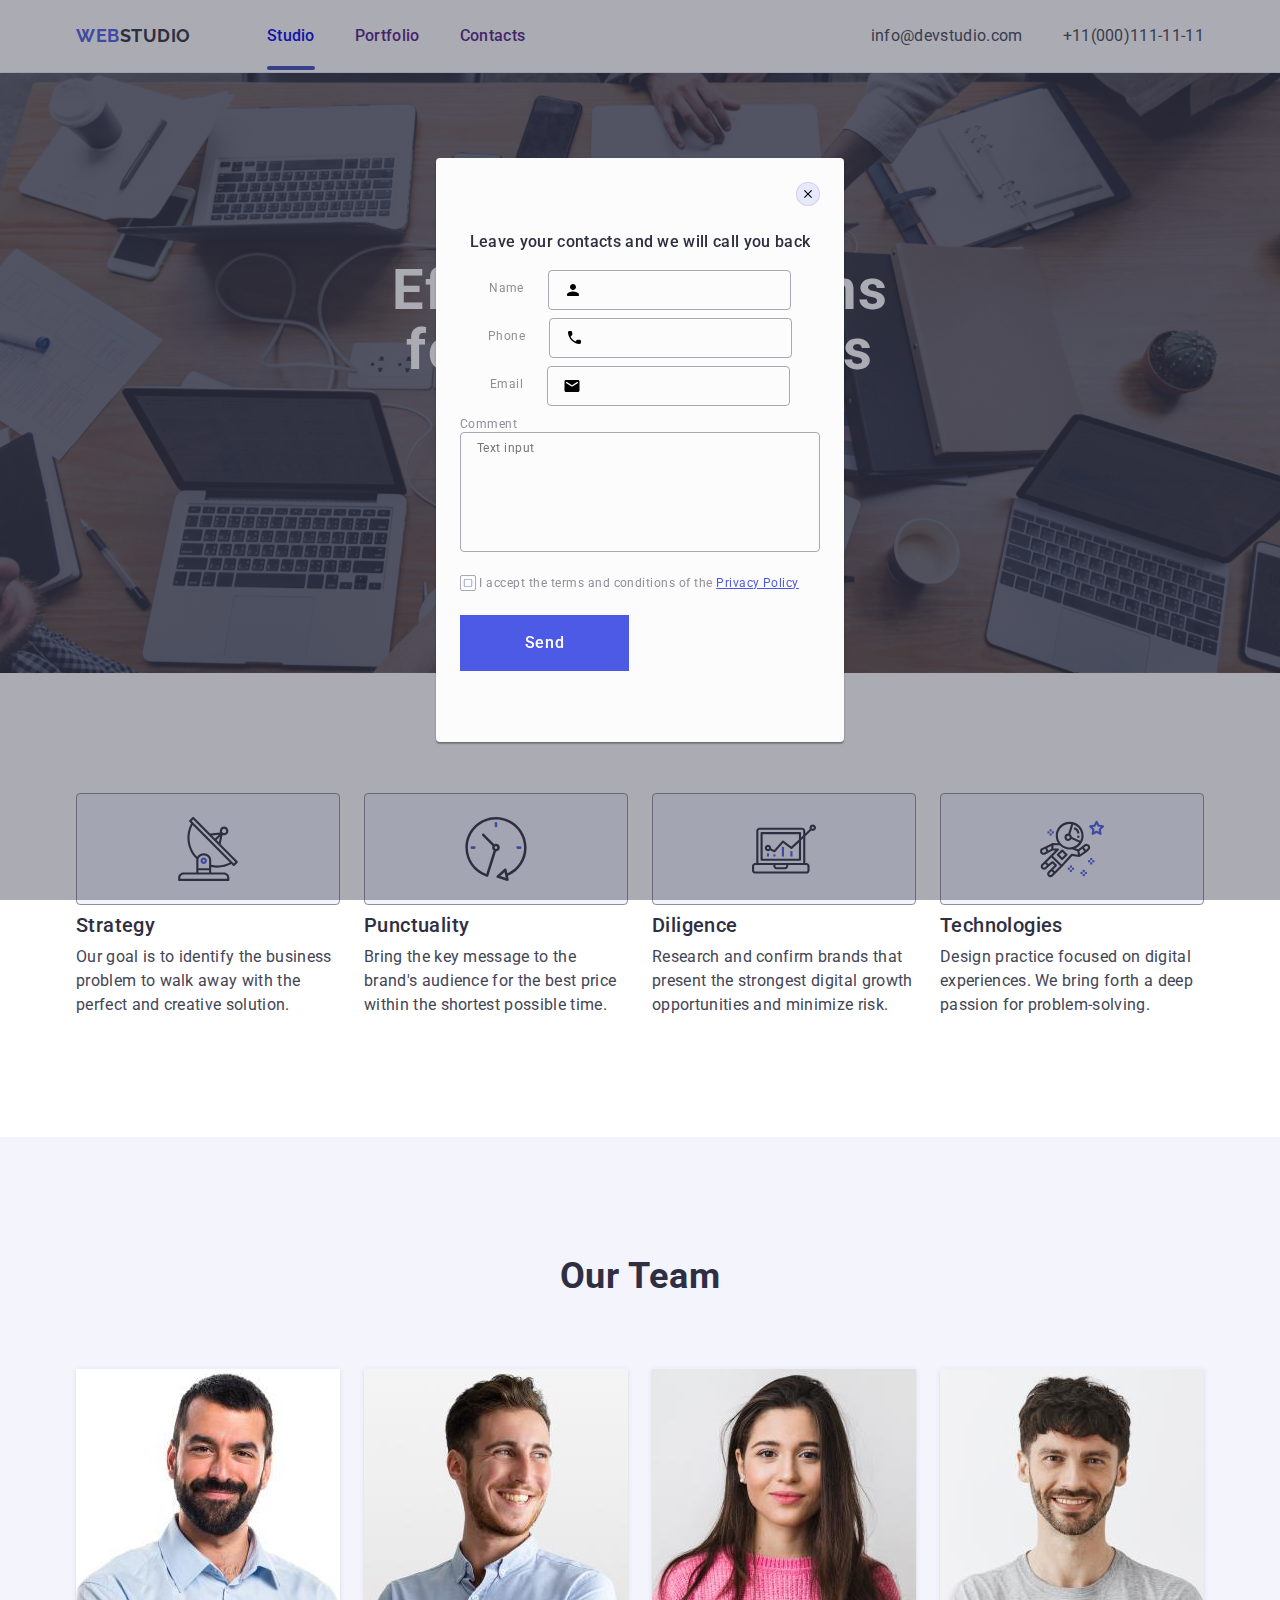
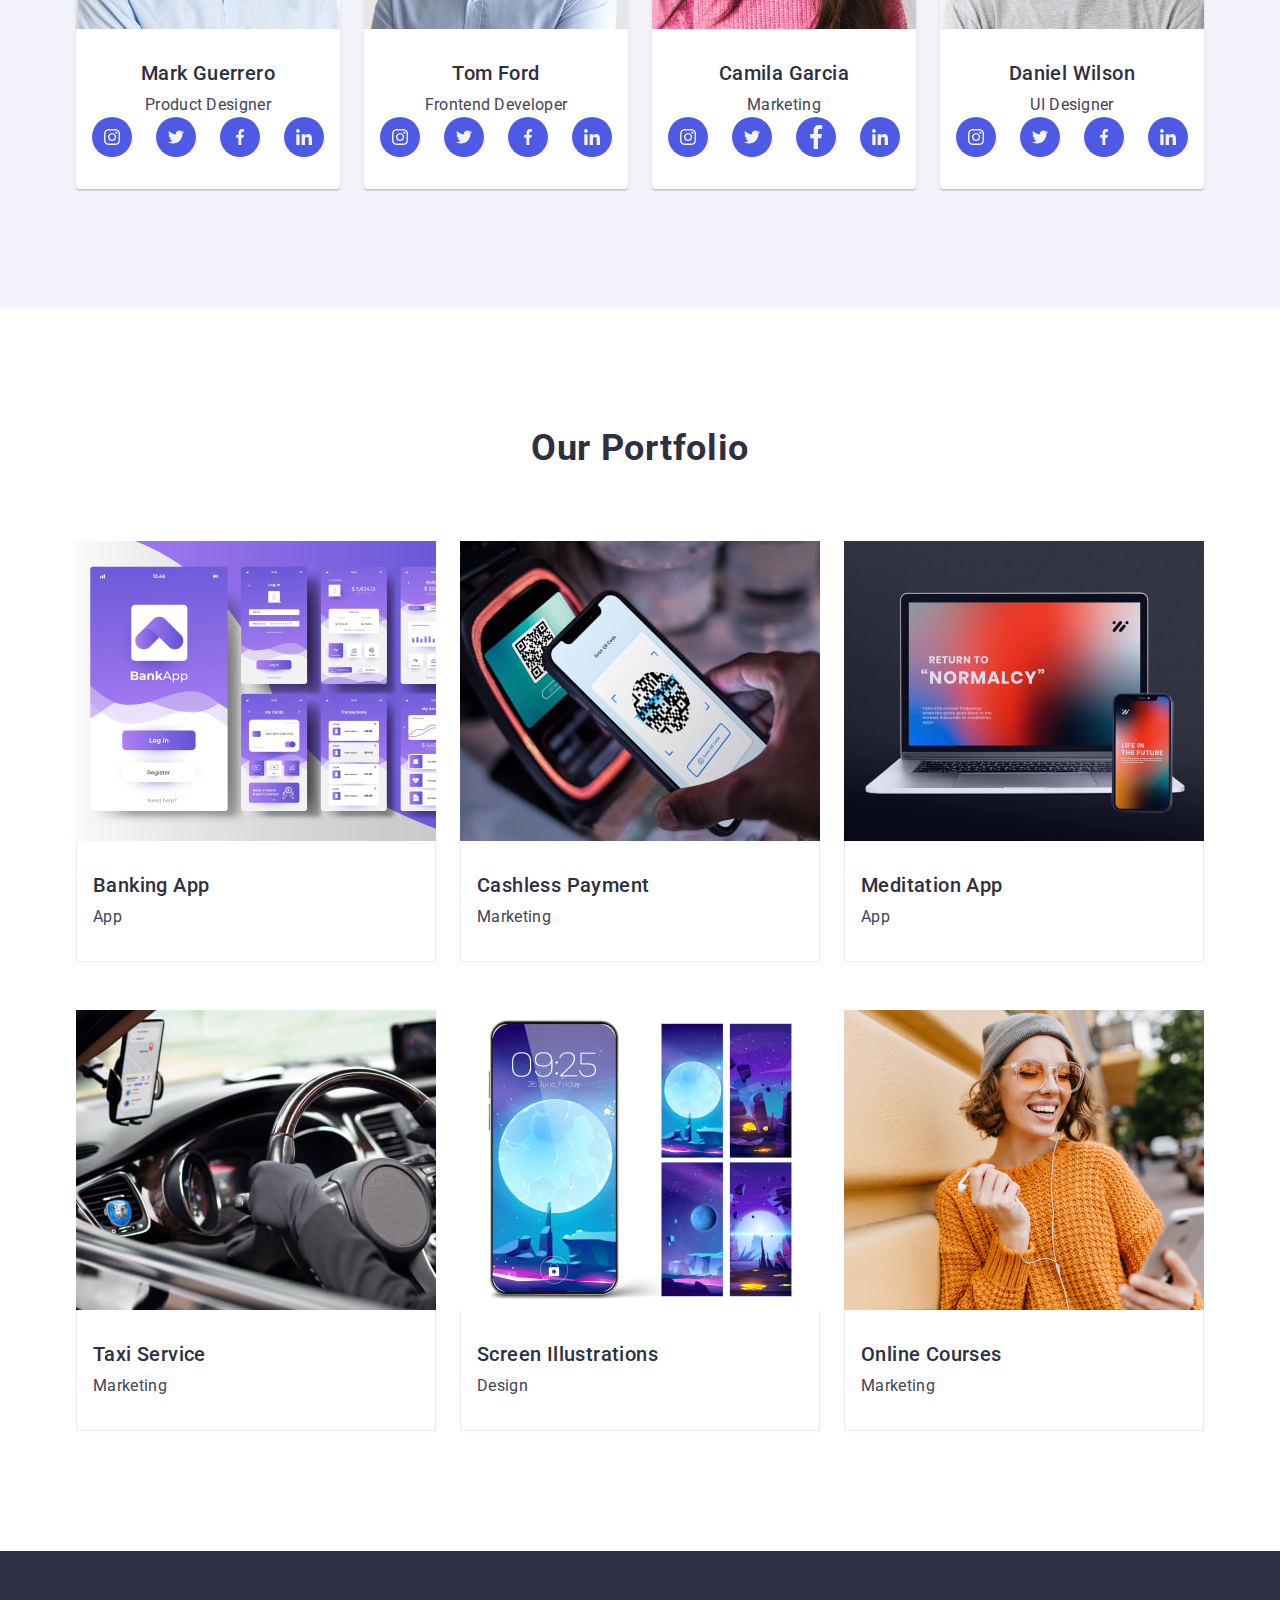
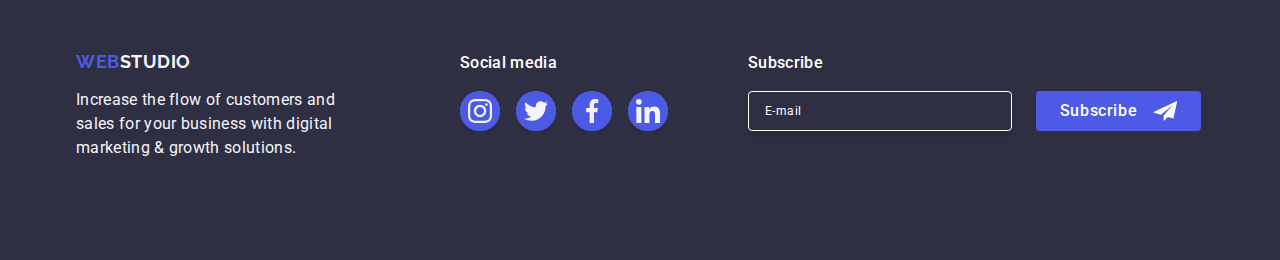
==== commit ed30ad92: "Update index.html" ====
--- a/index.html
+++ b/index.html
@@ -630,7 +630,7 @@
             <label class="checkbox-label" for="user-privacy">
               <span class="checkbox-area">
                 <svg class="checkbox-icon" width="10" height="8">
-                  <use href="./images/icons.svg#con-Property-1click" />
+                  <use href="./images/icons.svg#icon-Property-1click" />
                 </svg>
               </span>
               I accept the terms and conditions of the
--- a/css/styles.css
+++ b/css/styles.css
@@ -436,7 +436,21 @@
 .reference .icon {
   fill: #f4f4fd;
 }
-
+.subscribe-form {
+  width: 453px;
+  height: 80px;
+  top: 100px;
+  left: 828px;
+  gap: 0px;
+  border-radius: 4px;
+  border: 1px 0px 0px 0px;
+  opacity: 0px;
+  /*display: flex;
+  flex-direction: column;
+  justify-content: center;*/
+  margin-left: 80px;
+  margin-bottom: 16px;
+}
 .form-tittle {
   margin-bottom: 16px;
   font-size: 16px;
@@ -447,6 +461,9 @@
   color: #ffffff;
 }
 .form {
+  display: flex;
+  align-items: center;
+  justify-content: center;
   gap: 24px;
 }
 
@@ -491,6 +508,7 @@
 }
 .subscribe-icon {
   margin-left: 16px;
+  fill: #ffffff;
 }
 .modal-container {
   position: fixed;
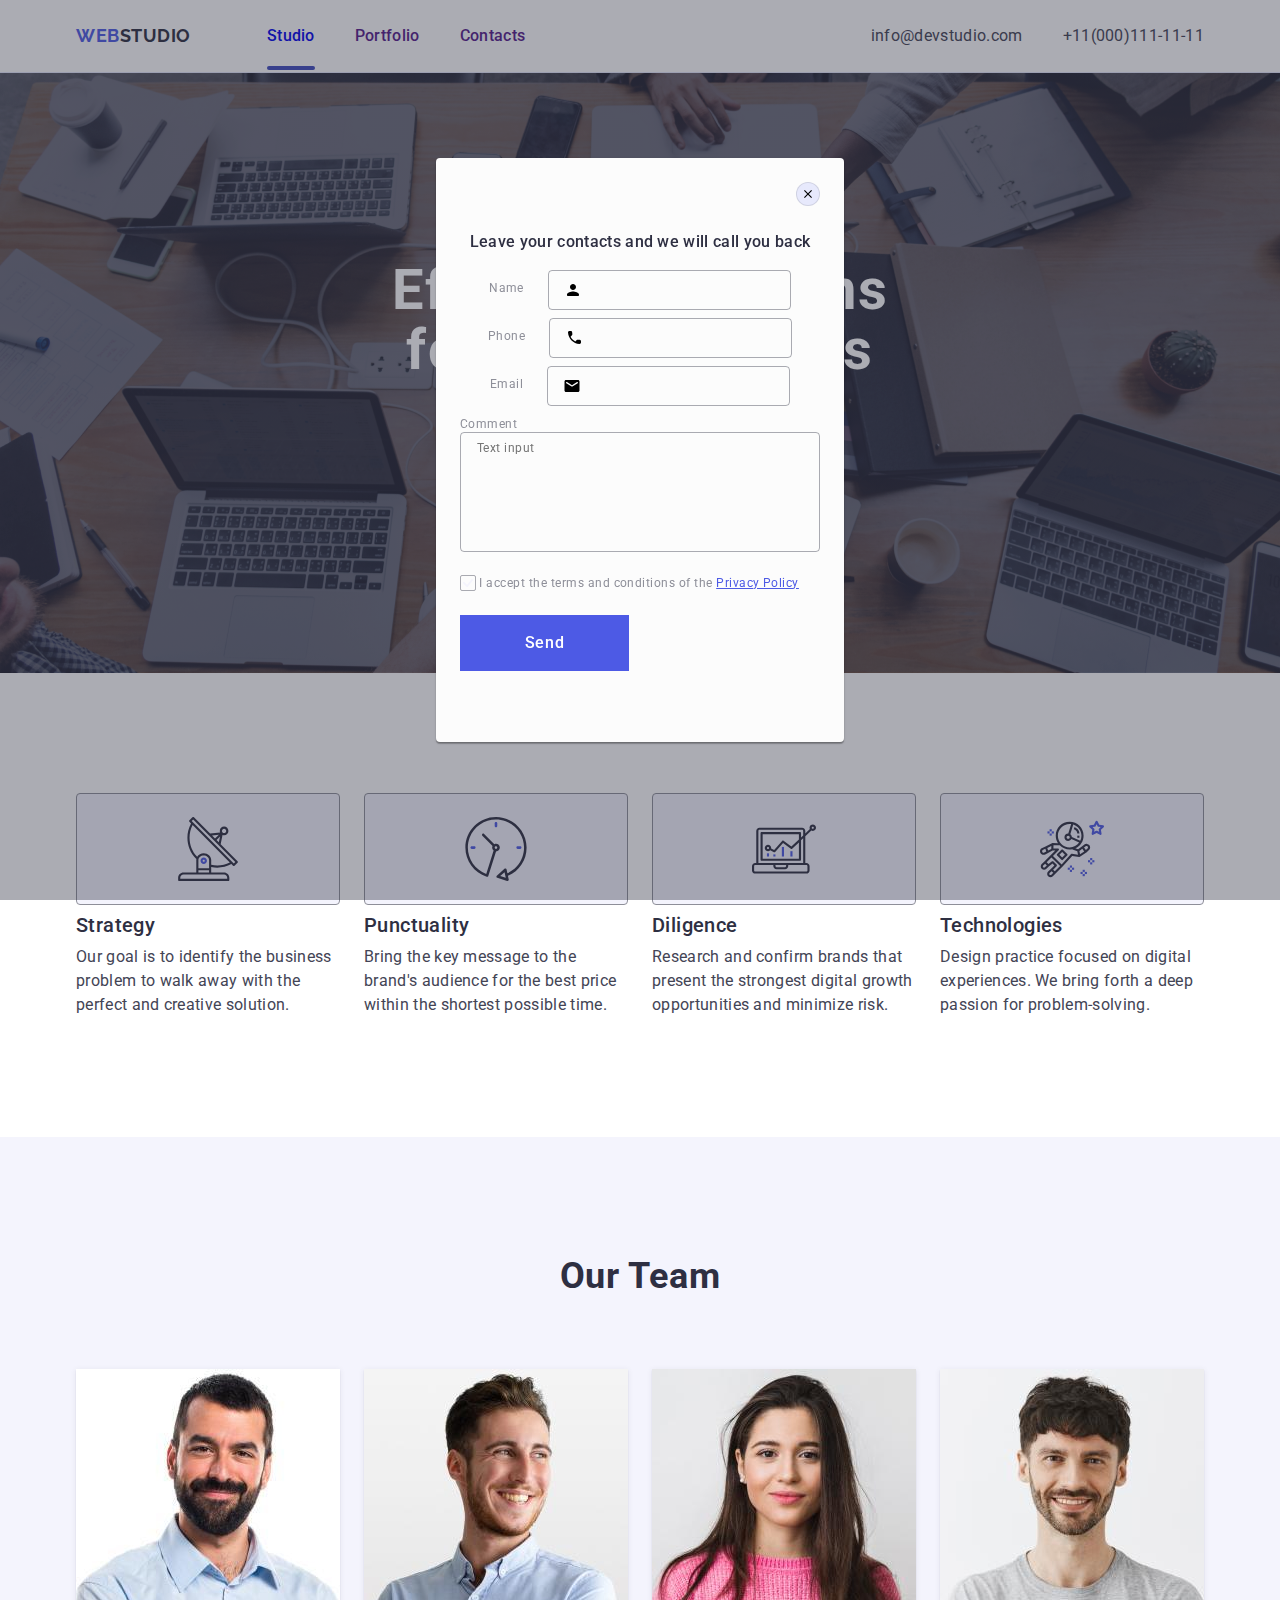
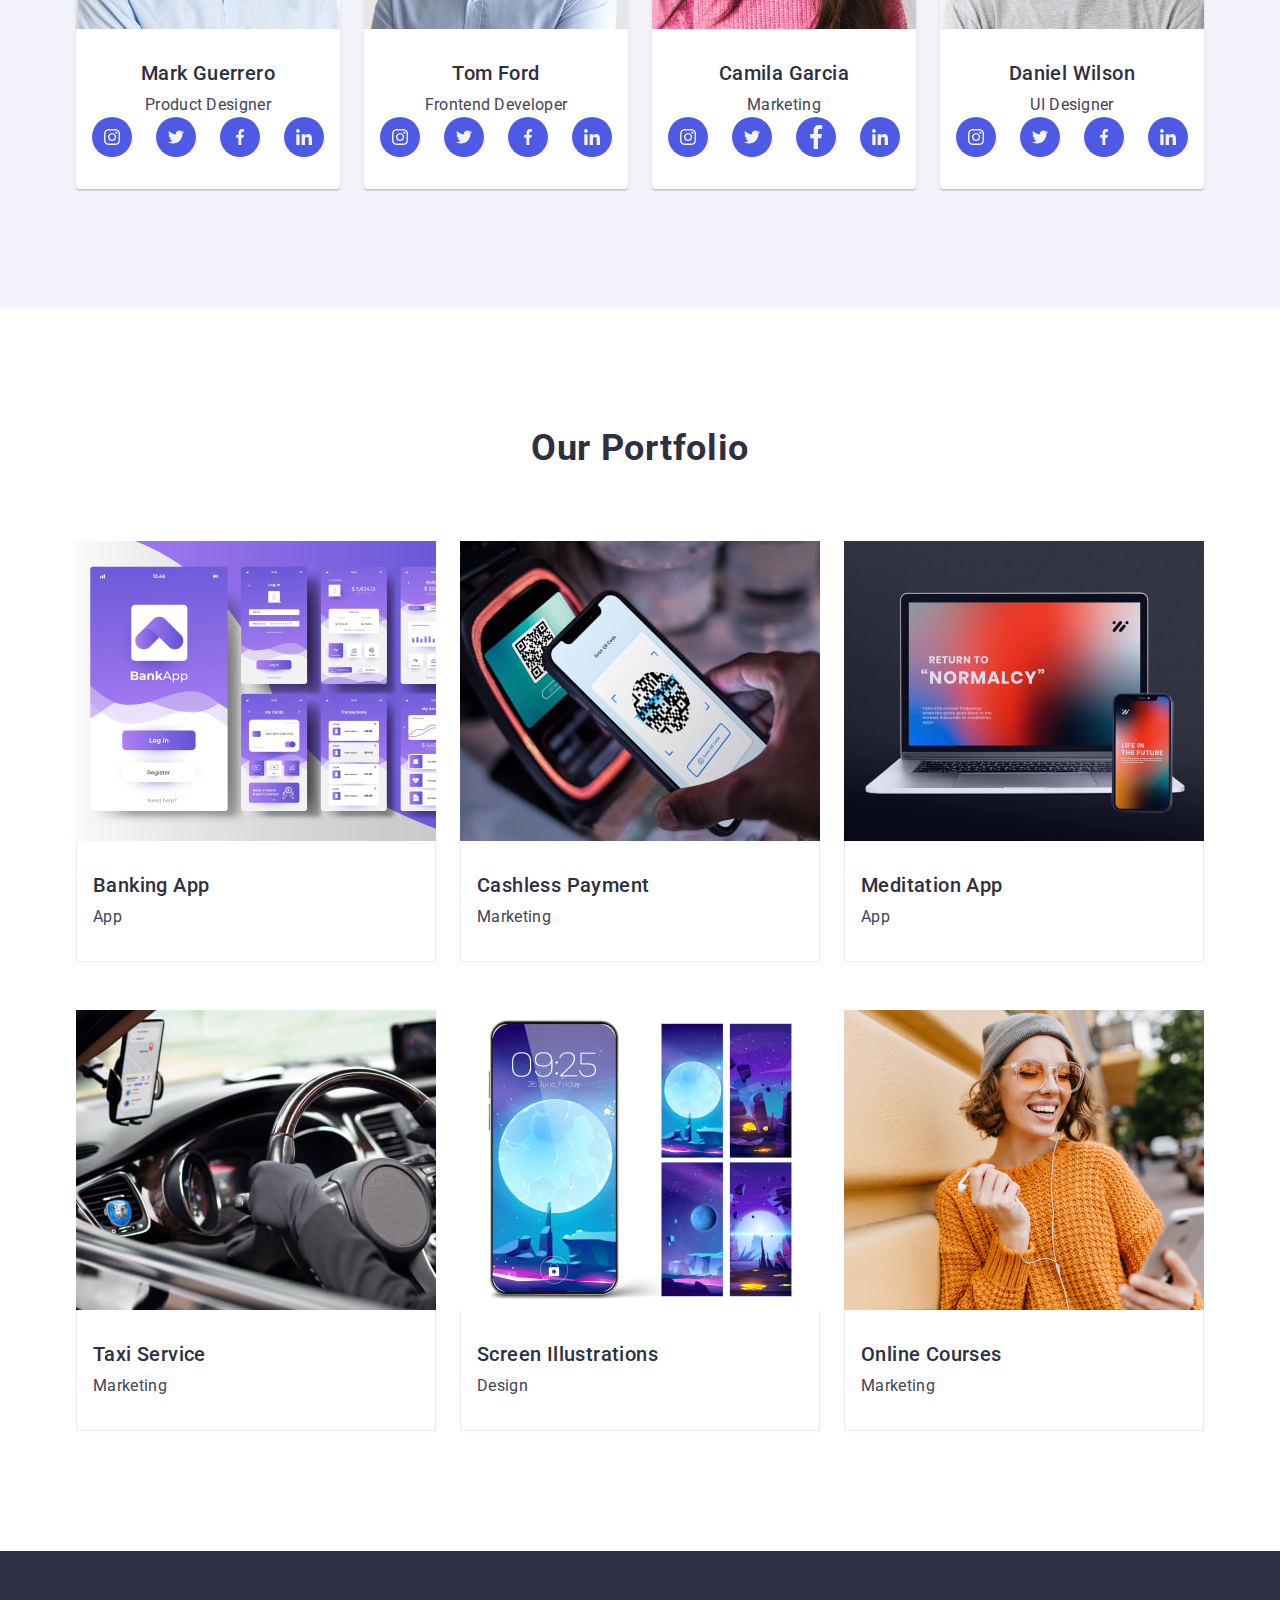
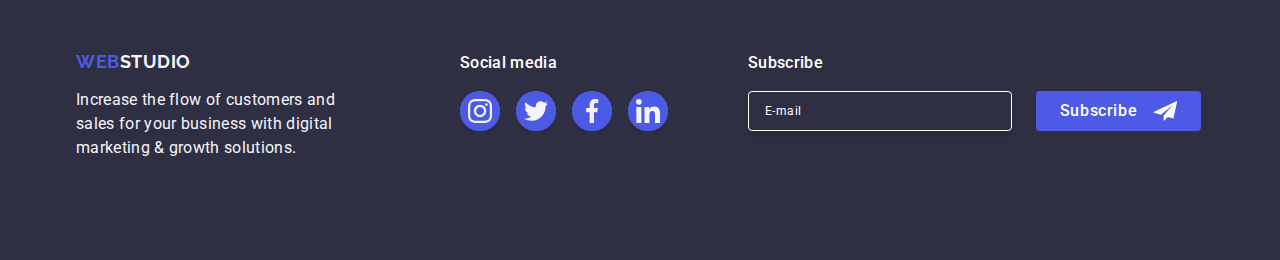
==== commit 9bc6cc18: "1" ====
--- a/index.html
+++ b/index.html
@@ -630,7 +630,7 @@
             <label class="checkbox-label" for="user-privacy">
               <span class="checkbox-area">
                 <svg class="checkbox-icon" width="10" height="8">
-                  <use href="./images/icons.svg#icon-Property-1click" />
+                  <use href="./images/icons.svg#icon-Vector" />
                 </svg>
               </span>
               I accept the terms and conditions of the
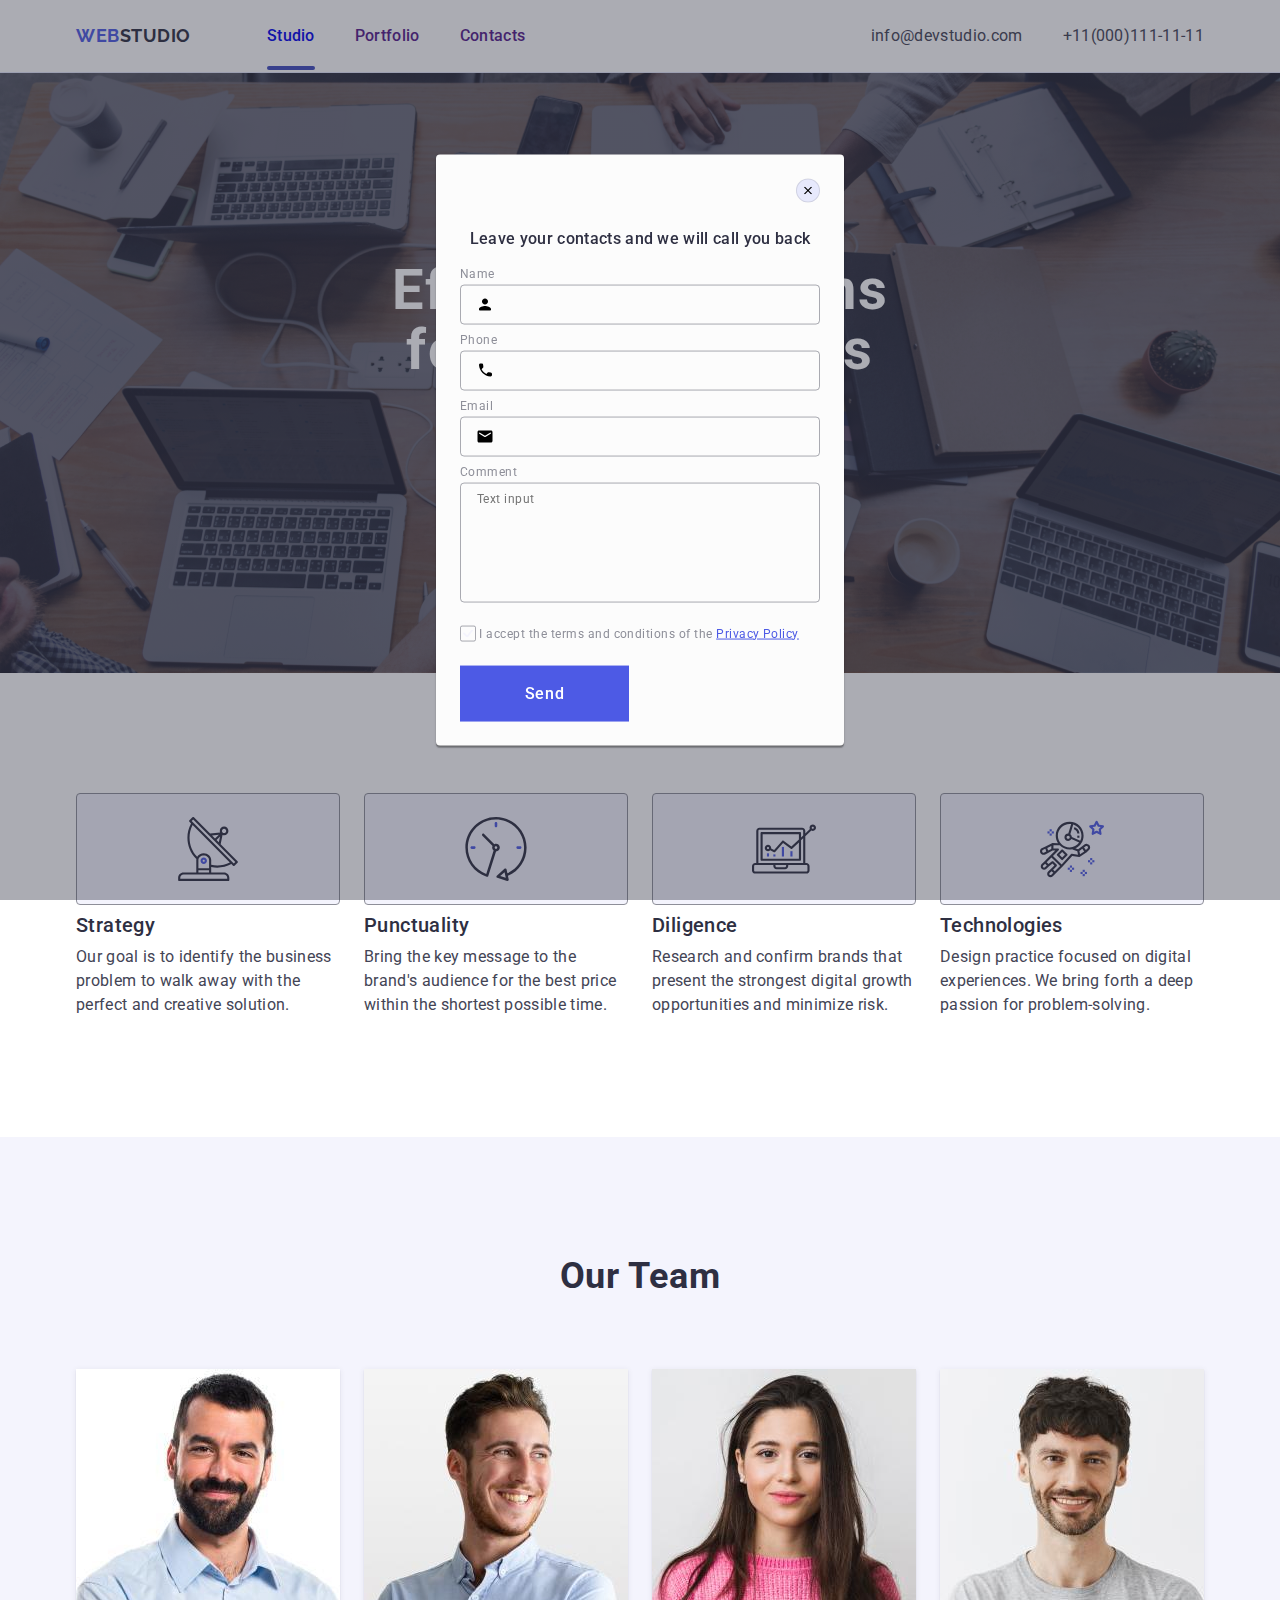
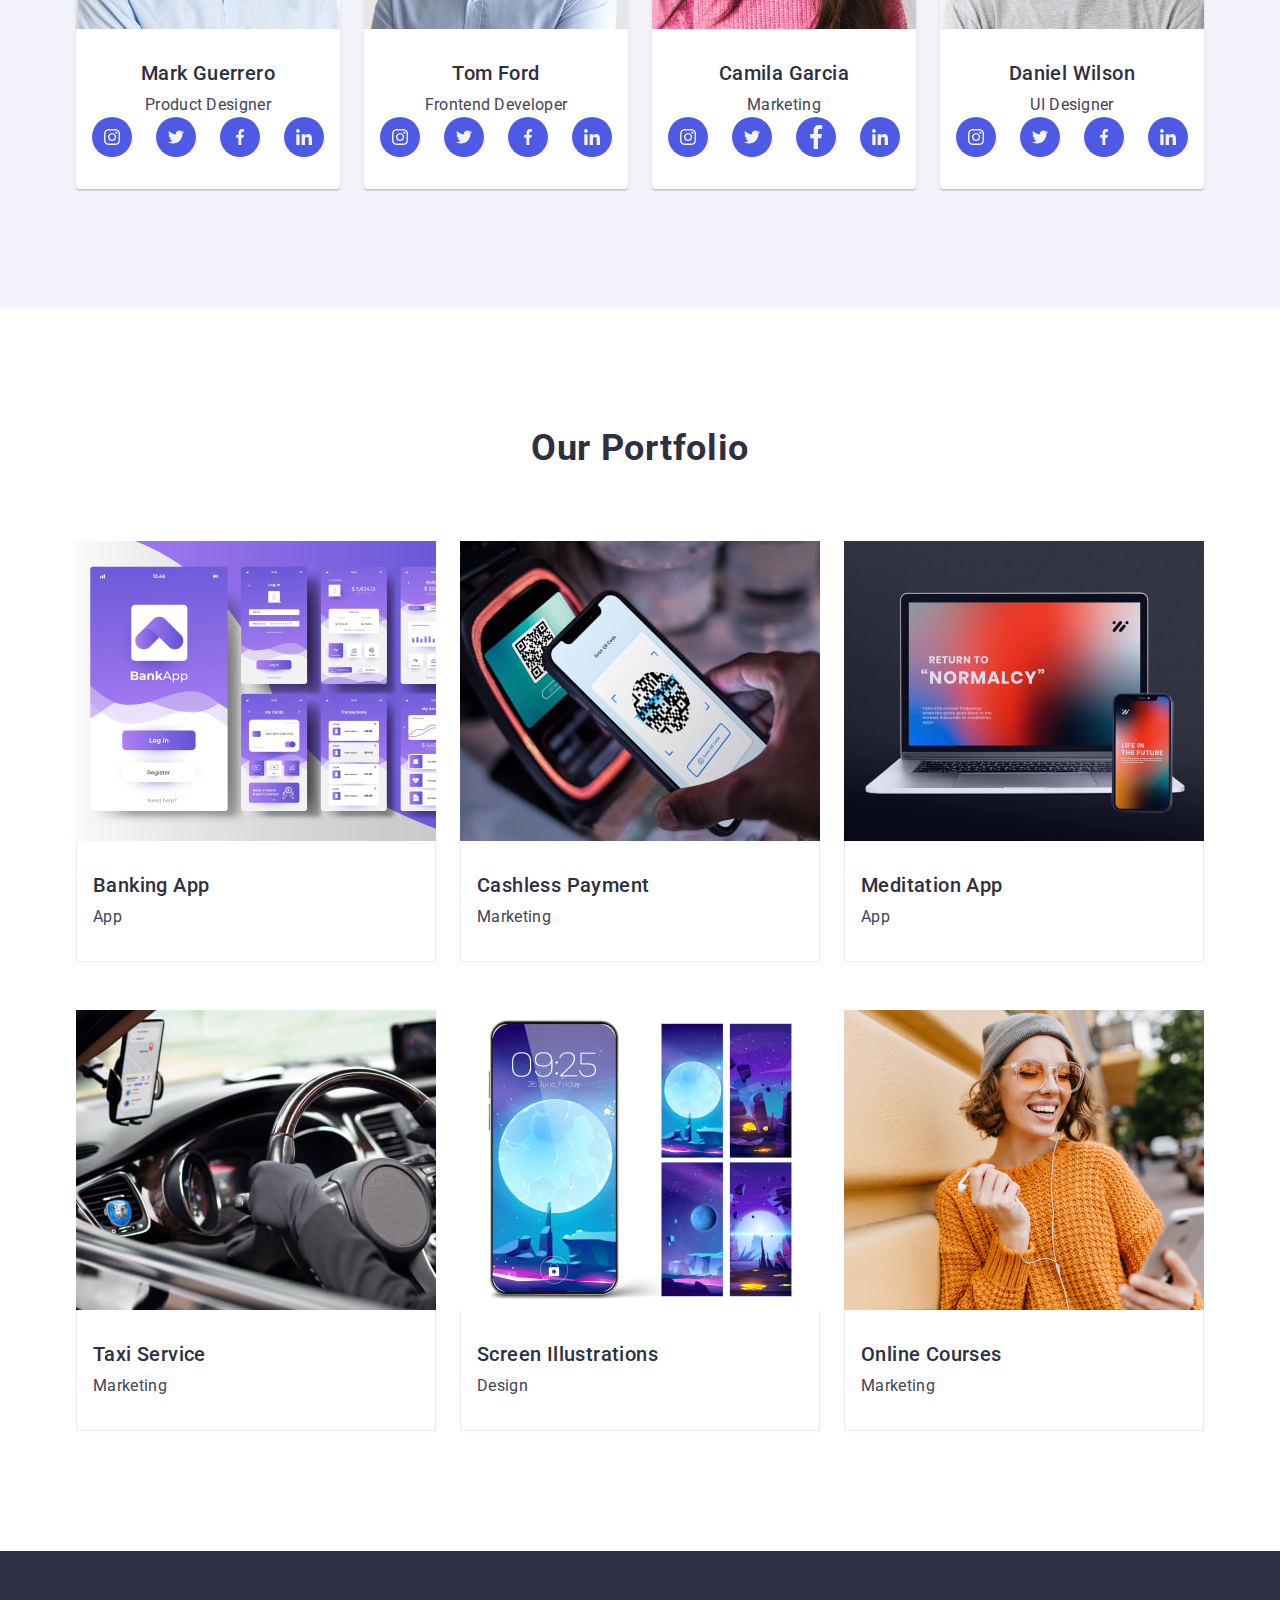
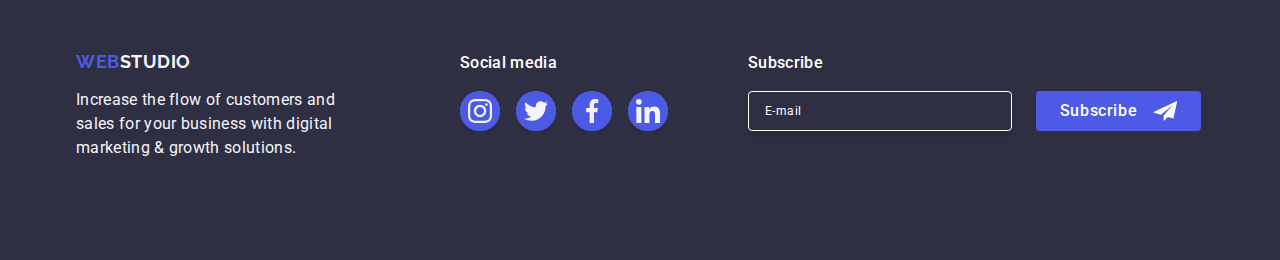
==== commit e143ff87: "last" ====
--- a/index.html
+++ b/index.html
@@ -537,10 +537,10 @@
           </ul>
         </div>
 
-        <div class="subscribe-form">
-          <p class="form-tittle">Subscribe</p>
-          <form class="form" autocomplete="off">
-            <label class="form-label">
+        <div class="subscribe-form-container">
+          <p class="subscribe-form-tittle">Subscribe</p>
+          <form class="subscribe-form" autocomplete="off">
+            <label class="subscribe-form-label">
               <input
                 class="email-holder"
                 type="email"
@@ -558,6 +558,7 @@
         </div>
       </div>
     </footer>
+
     <div class="modal-container">
       <div class="modal">
         <button type="button" class="close-button" data-dismiss="modal">
@@ -566,9 +567,11 @@
           </svg>
         </button>
 
-        <p class="form-name">Leave your contacts and we will call you back</p>
+        <p class="modal-form-name">
+          Leave your contacts and we will call you back
+        </p>
         <form autocomplete="off" class="modal-column">
-          <div class="form">
+          <div class="modal-form">
             <label class="label-row" for="user-name">Name</label>
             <div class="row">
               <input
@@ -582,7 +585,7 @@
               </svg>
             </div>
           </div>
-          <div class="form">
+          <div class="modal-form">
             <label class="label-row" for="user-phone">Phone</label>
             <div class="row">
               <input
@@ -596,7 +599,7 @@
               </svg>
             </div>
           </div>
-          <div class="form">
+          <div class="modal-form">
             <label class="label-row" for="user-email">Email</label>
             <div class="row">
               <input
--- a/css/styles.css
+++ b/css/styles.css
@@ -436,7 +436,7 @@
 .reference .icon {
   fill: #f4f4fd;
 }
-.subscribe-form {
+.subscribe-form-container {
   width: 453px;
   height: 80px;
   top: 100px;
@@ -445,13 +445,10 @@
   border-radius: 4px;
   border: 1px 0px 0px 0px;
   opacity: 0px;
-  /*display: flex;
-  flex-direction: column;
-  justify-content: center;*/
   margin-left: 80px;
   margin-bottom: 16px;
 }
-.form-tittle {
+.subscribe-form-tittle {
   margin-bottom: 16px;
   font-size: 16px;
   font-weight: 500;
@@ -460,7 +457,7 @@
   text-align: left;
   color: #ffffff;
 }
-.form {
+.subscribe-form {
   display: flex;
   align-items: center;
   justify-content: center;
@@ -566,7 +563,7 @@
 .close-button:focus {
   fill: #ffffff;
 }
-.form-name {
+.modal-form-name {
   font-weight: 500;
   font-size: 16px;
   line-height: 1.5;
@@ -575,15 +572,8 @@
   color: #2e2f42;
   margin-bottom: 16px;
 }
-.name-label {
-  font-size: 12px;
-  line-height: 1.17;
-  letter-spacing: 0.04em;
-  color: #8e8f99;
-  display: block;
-  margin-bottom: 4px;
-}
-.form {
+
+.modal-form {
   margin-bottom: 8px;
 }
 .label-row {
@@ -592,6 +582,7 @@
   letter-spacing: 0.04em;
   color: #8e8f99;
   margin-bottom: 4px;
+  display: block;
 }
 .row {
   position: relative;
